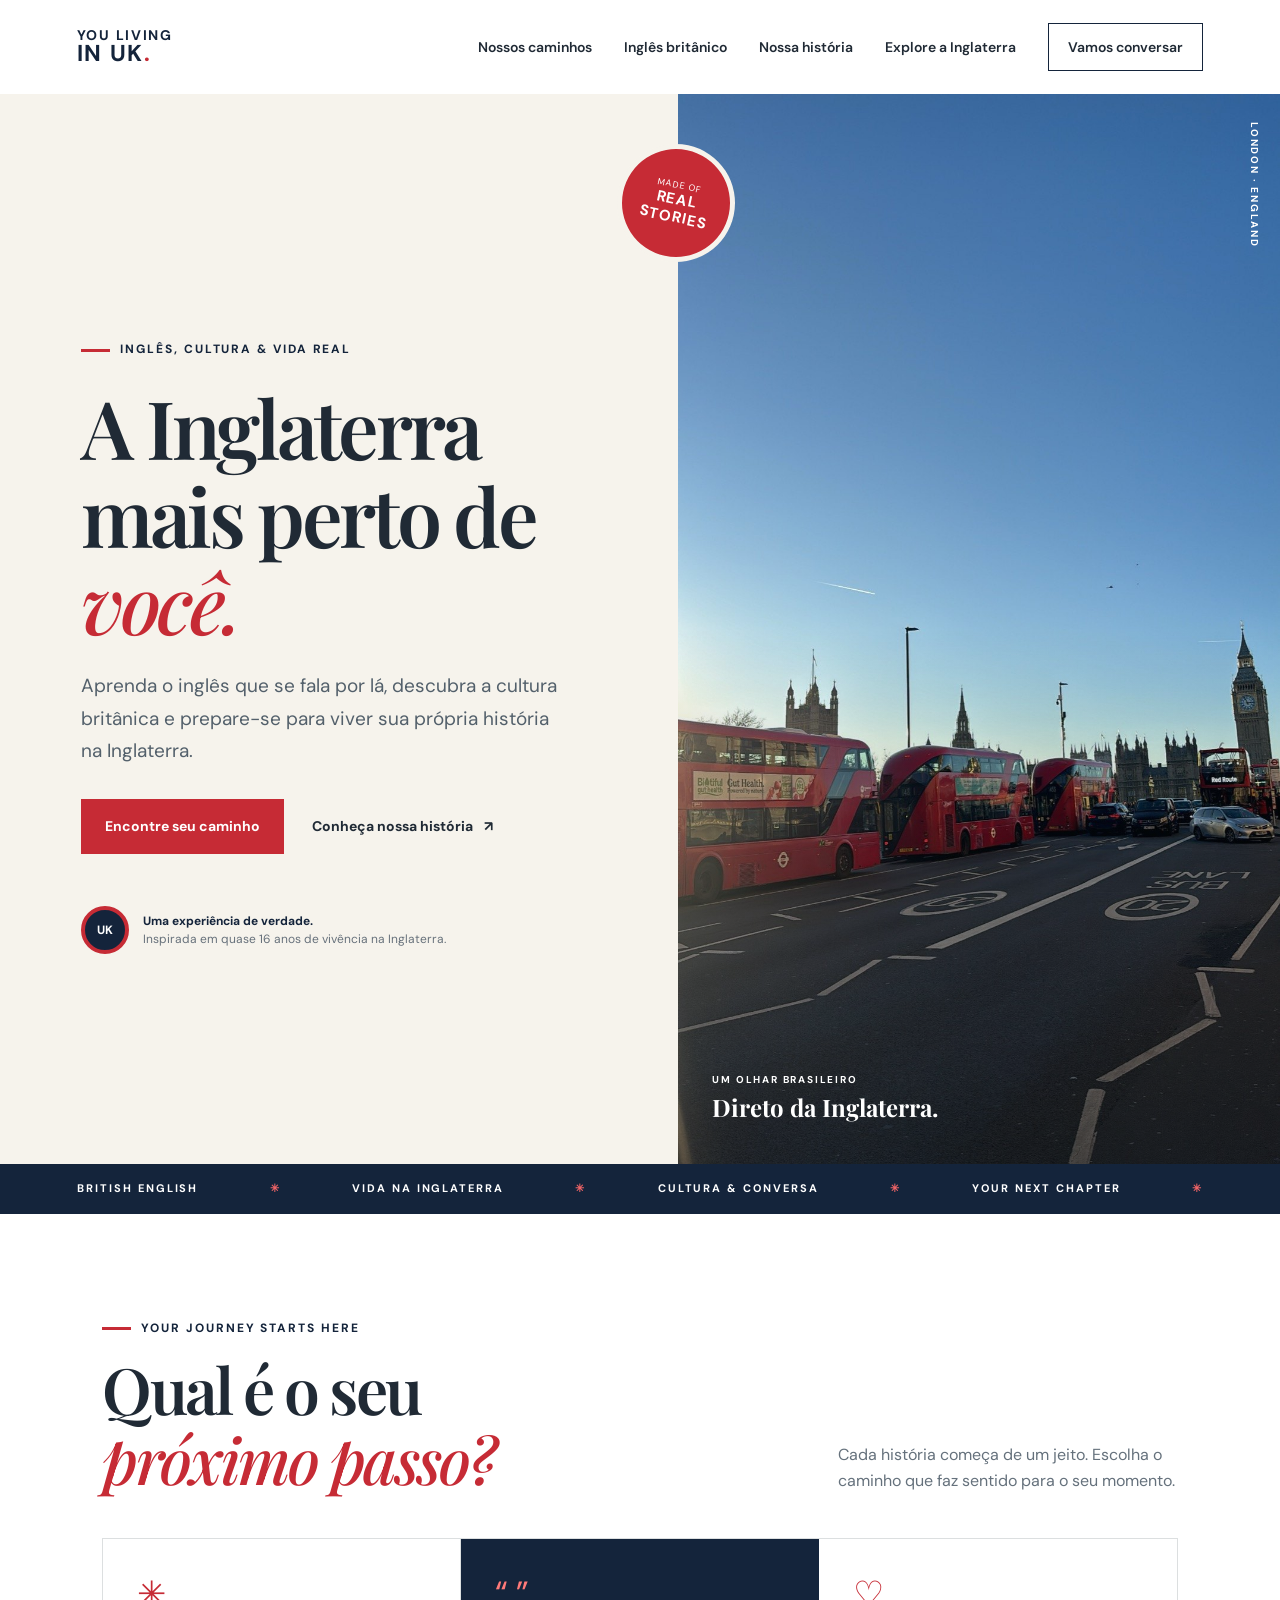
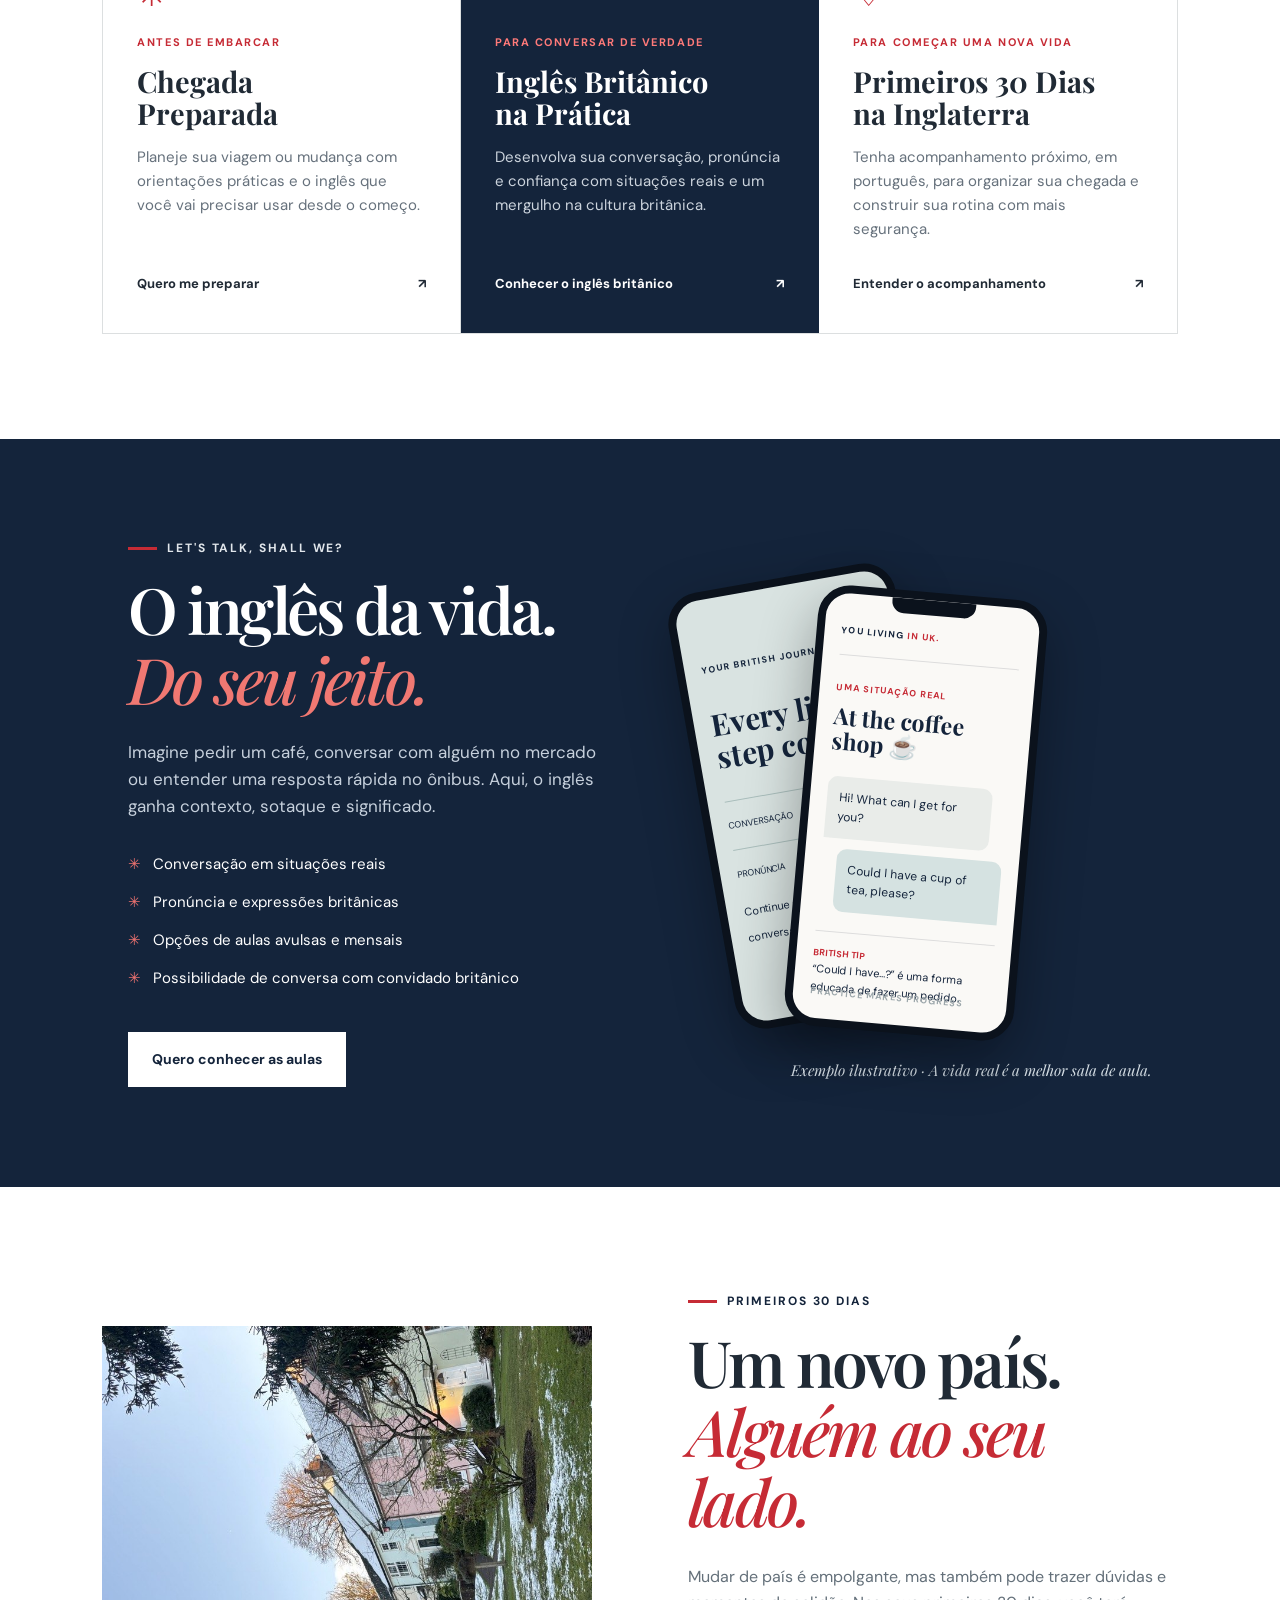
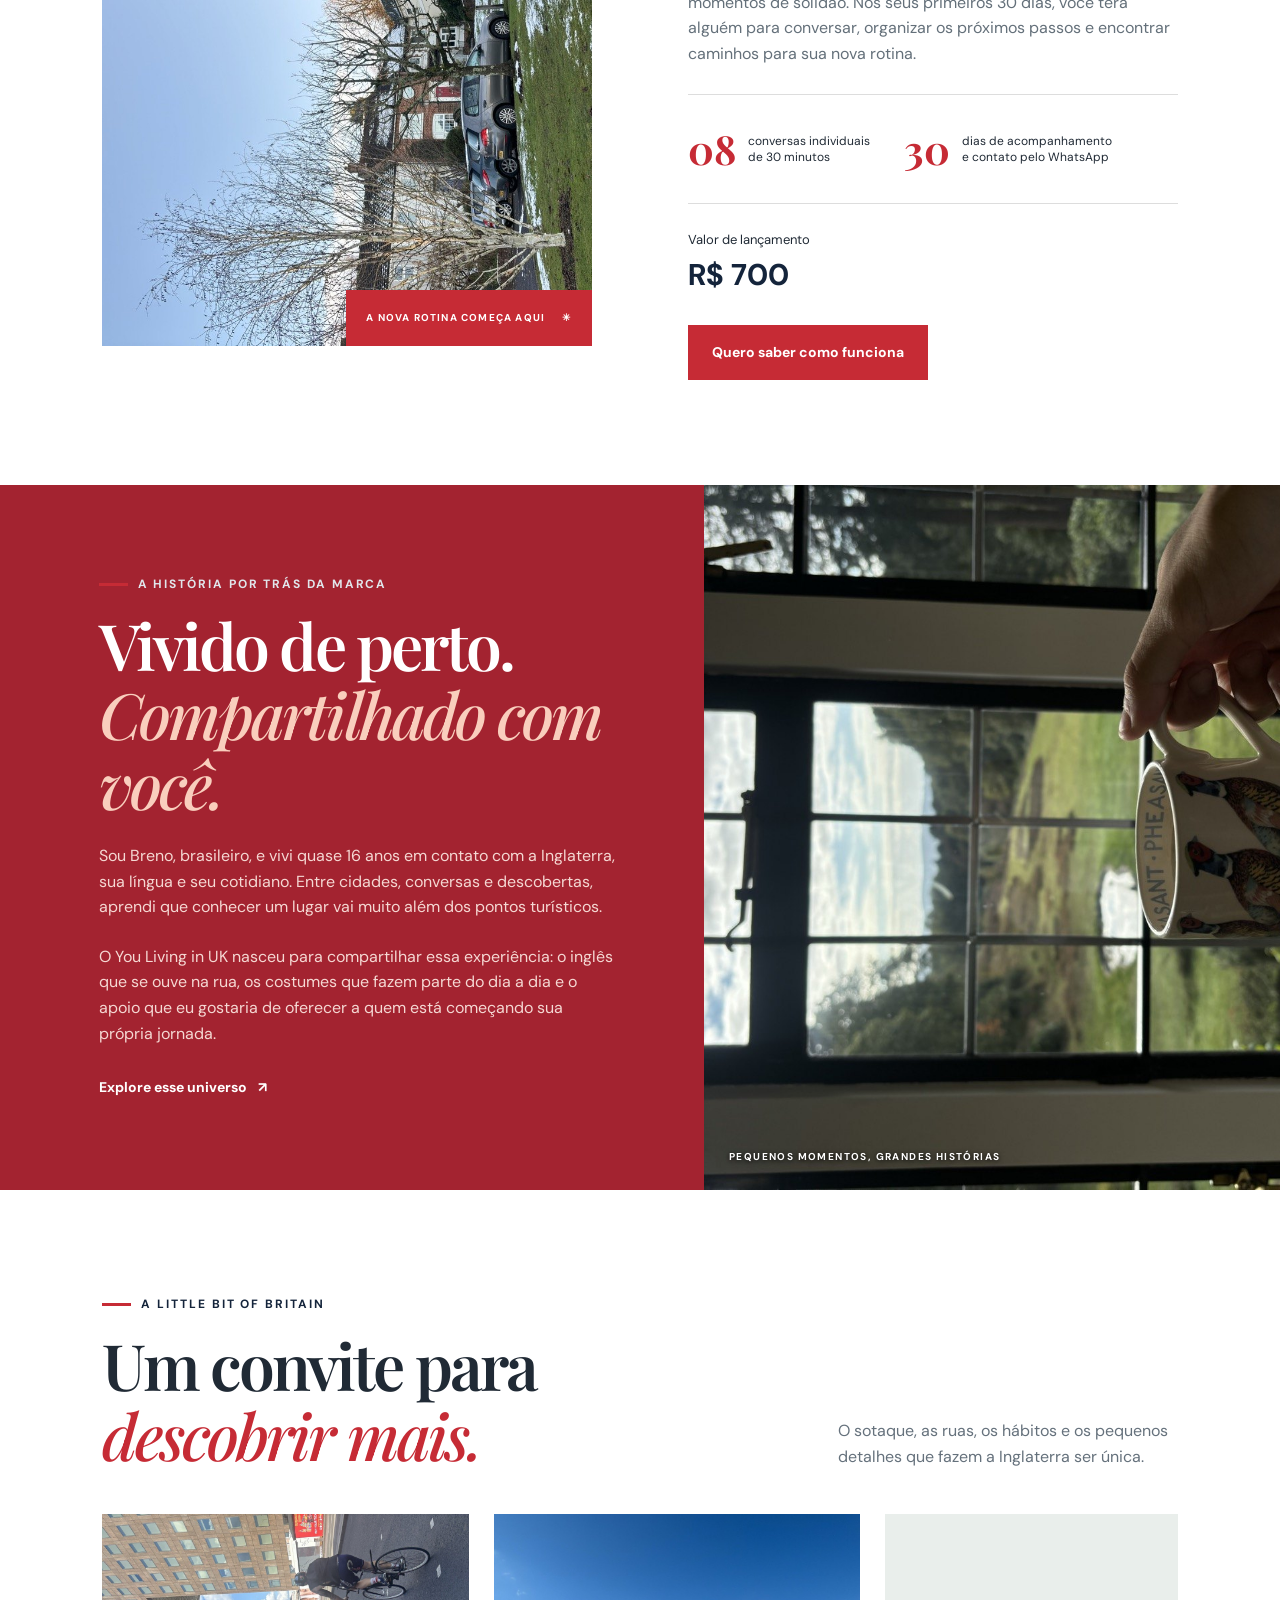
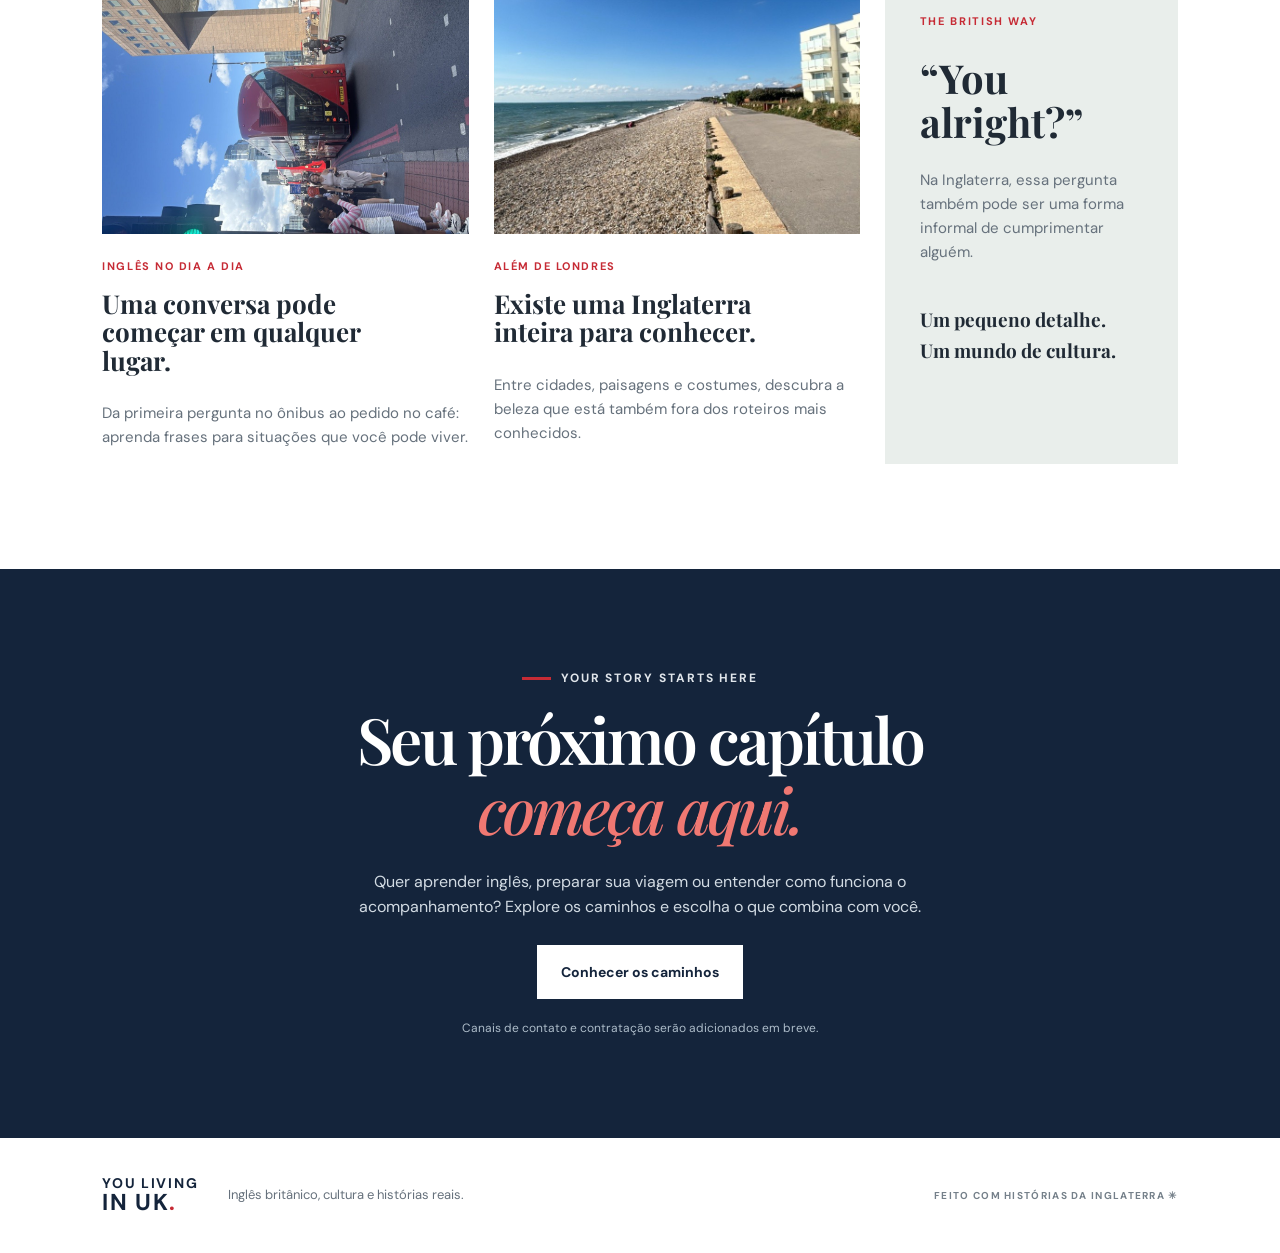
==== index.html @ 47bd3d35 "Create initial site prototype" ====
<!doctype html>
<html lang="pt-BR"><head><meta charset="utf-8"><meta name="viewport" content="width=device-width,initial-scale=1"><meta name="description" content="Inglês britânico, cultura inglesa e apoio para viver sua experiência na Inglaterra."><title>You Living in UK | Conheça a Inglaterra. Prepare-se para vivê-la.</title><link rel="preconnect" href="https://fonts.googleapis.com"><link rel="preconnect" href="https://fonts.gstatic.com" crossorigin><link href="https://fonts.googleapis.com/css2?family=DM+Sans:wght@400;500;600;700&family=Playfair+Display:ital,wght@0,500;0,600;0,700;1,500;1,600&display=swap" rel="stylesheet"><link rel="stylesheet" href="style.css"><script src="script.js" defer></script></head>
<body><header class="header"><a href="#inicio" class="brand" aria-label="You Living in UK, início"><span>YOU LIVING</span><b>IN UK<span class="brand-dot">.</span></b></a><button class="menu-toggle" aria-expanded="false" aria-controls="nav">Menu <span>☰</span></button><nav id="nav" aria-label="Navegação principal"><a href="#caminhos">Nossos caminhos</a><a href="#ingles">Inglês britânico</a><a href="#historia">Nossa história</a><a href="#descubra">Explore a Inglaterra</a><a class="nav-cta" href="#contato">Vamos conversar</a></nav></header>
<main id="inicio"><section class="hero"><div class="hero-copy"><p class="eyebrow"><span class="red-line"></span> INGLÊS, CULTURA & VIDA REAL</p><h1>A Inglaterra<br>mais perto de <em>você.</em></h1><p class="hero-lead">Aprenda o inglês que se fala por lá, descubra a cultura britânica e prepare-se para viver sua própria história na Inglaterra.</p><div class="actions"><a class="button button-red" href="#caminhos">Encontre seu caminho</a><a class="text-link" href="#historia">Conheça nossa história <span>↗</span></a></div><div class="hero-note"><span class="roundel">UK</span><p><strong>Uma experiência de verdade.</strong><br>Inspirada em quase 16 anos de vivência na Inglaterra.</p></div></div><div class="hero-visual"><img src="assets/westminster.jpg" alt="Ônibus vermelhos próximos ao Parlamento e ao Big Ben, em Londres"><div class="photo-label"><span>UM OLHAR BRASILEIRO</span><strong>Direto da Inglaterra.</strong></div><div class="vertical-note">LONDON · ENGLAND</div></div><div class="hero-stamp" aria-hidden="true">MADE OF<br><b>REAL<br>STORIES</b></div></section>
<div class="ticker" aria-hidden="true"><span>BRITISH ENGLISH</span><i>✳</i><span>VIDA NA INGLATERRA</span><i>✳</i><span>CULTURA & CONVERSA</span><i>✳</i><span>YOUR NEXT CHAPTER</span><i>✳</i></div>
<section id="caminhos" class="section paths"><div class="section-heading"><div><p class="eyebrow"><span class="red-line"></span> YOUR JOURNEY STARTS HERE</p><h2>Qual é o seu<br><em>próximo passo?</em></h2></div><p>Cada história começa de um jeito. Escolha o caminho que faz sentido para o seu momento.</p></div><div class="cards"><article class="card"><span class="card-icon">✳</span><p class="card-kicker">ANTES DE EMBARCAR</p><h3>Chegada<br>Preparada</h3><p>Planeje sua viagem ou mudança com orientações práticas e o inglês que você vai precisar usar desde o começo.</p><a href="#contato">Quero me preparar <span>↗</span></a></article><article class="card card-blue"><span class="card-icon">“ ”</span><p class="card-kicker">PARA CONVERSAR DE VERDADE</p><h3>Inglês Britânico<br>na Prática</h3><p>Desenvolva sua conversação, pronúncia e confiança com situações reais e um mergulho na cultura britânica.</p><a href="#ingles">Conhecer o inglês britânico <span>↗</span></a></article><article class="card"><span class="card-icon">♡</span><p class="card-kicker">PARA COMEÇAR UMA NOVA VIDA</p><h3>Primeiros 30 Dias<br>na Inglaterra</h3><p>Tenha acompanhamento próximo, em português, para organizar sua chegada e construir sua rotina com mais segurança.</p><a href="#acompanhamento">Entender o acompanhamento <span>↗</span></a></article></div></section>
<section id="ingles" class="english"><div class="english-copy"><p class="eyebrow light"><span class="red-line"></span> LET'S TALK, SHALL WE?</p><h2>O inglês da vida.<br><em>Do seu jeito.</em></h2><p>Imagine pedir um café, conversar com alguém no mercado ou entender uma resposta rápida no ônibus. Aqui, o inglês ganha contexto, sotaque e significado.</p><ul><li>Conversação em situações reais</li><li>Pronúncia e expressões britânicas</li><li>Opções de aulas avulsas e mensais</li><li>Possibilidade de conversa com convidado britânico</li></ul><a href="#contato" class="button button-white">Quero conhecer as aulas</a></div><div class="phone-area"><div class="phone-back"><span>YOUR BRITISH JOURNEY</span><b>Every little<br>step counts.</b><div class="progress-row">CONVERSAÇÃO <strong>● ● ● ○</strong></div><div class="progress-row">PRONÚNCIA <strong>● ● ○ ○</strong></div><small>Continue praticando, uma conversa de cada vez.</small></div><div class="phone"><div class="phone-notch"></div><div class="phone-top">YOU LIVING <b>IN UK.</b></div><span class="phone-tag">UMA SITUAÇÃO REAL</span><h3>At the coffee shop ☕</h3><div class="bubble">Hi! What can I get for you?</div><div class="bubble reply">Could I have a cup of tea, please?</div><div class="phone-tip"><b>BRITISH TIP</b><p>“Could I have…?” é uma forma educada de fazer um pedido.</p></div><div class="phone-foot">PRACTICE MAKES PROGRESS</div></div><div class="phone-caption">Exemplo ilustrativo · A vida real é a melhor sala de aula.</div></div></section>
<section id="acompanhamento" class="section support"><div class="support-image"><img src="assets/bairro.jpg" alt="Casas e árvores em um bairro inglês em um dia de inverno"><div class="image-note">A NOVA ROTINA COMEÇA AQUI <span>✳</span></div></div><div class="support-copy"><p class="eyebrow"><span class="red-line"></span> PRIMEIROS 30 DIAS</p><h2>Um novo país.<br><em>Alguém ao seu lado.</em></h2><p>Mudar de país é empolgante, mas também pode trazer dúvidas e momentos de solidão. Nos seus primeiros 30 dias, você terá alguém para conversar, organizar os próximos passos e encontrar caminhos para sua nova rotina.</p><div class="support-details"><div><b>08</b><span>conversas individuais<br>de 30 minutos</span></div><div><b>30</b><span>dias de acompanhamento<br>e contato pelo WhatsApp</span></div></div><p class="price">Valor de lançamento <strong>R$ 700</strong></p><a href="#contato" class="button button-red">Quero saber como funciona</a></div></section>
<section id="historia" class="story"><div class="story-copy"><p class="eyebrow light"><span class="red-line"></span> A HISTÓRIA POR TRÁS DA MARCA</p><h2>Vivido de perto.<br><em>Compartilhado com você.</em></h2><p>Sou Breno, brasileiro, e vivi quase 16 anos em contato com a Inglaterra, sua língua e seu cotidiano. Entre cidades, conversas e descobertas, aprendi que conhecer um lugar vai muito além dos pontos turísticos.</p><p>O You Living in UK nasceu para compartilhar essa experiência: o inglês que se ouve na rua, os costumes que fazem parte do dia a dia e o apoio que eu gostaria de oferecer a quem está começando sua própria jornada.</p><a href="#descubra" class="text-link white-link">Explore esse universo <span>↗</span></a></div><div class="story-image"><img src="assets/cotidiano.jpg" alt="Uma xícara junto à janela com vista para a paisagem inglesa"><span>PEQUENOS MOMENTOS, GRANDES HISTÓRIAS</span></div></section>
<section id="descubra" class="section discover"><div class="section-heading"><div><p class="eyebrow"><span class="red-line"></span> A LITTLE BIT OF BRITAIN</p><h2>Um convite para<br><em>descobrir mais.</em></h2></div><p>O sotaque, as ruas, os hábitos e os pequenos detalhes que fazem a Inglaterra ser única.</p></div><div class="editorial"><article><div class="editorial-img"><img src="assets/onibus.jpg" alt="Ônibus vermelho em uma rua de Londres"></div><p class="card-kicker">INGLÊS NO DIA A DIA</p><h3>Uma conversa pode começar em qualquer lugar.</h3><p>Da primeira pergunta no ônibus ao pedido no café: aprenda frases para situações que você pode viver.</p></article><article><div class="editorial-img"><img src="assets/costa.jpg" alt="Caminho à beira de uma praia inglesa"></div><p class="card-kicker">ALÉM DE LONDRES</p><h3>Existe uma Inglaterra inteira para conhecer.</h3><p>Entre cidades, paisagens e costumes, descubra a beleza que está também fora dos roteiros mais conhecidos.</p></article><article class="phrase-card"><span>THE BRITISH WAY</span><h3>“You alright?”</h3><p>Na Inglaterra, essa pergunta também pode ser uma forma informal de cumprimentar alguém.</p><b>Um pequeno detalhe.<br>Um mundo de cultura.</b></article></div></section>
<section id="contato" class="contact"><p class="eyebrow light"><span class="red-line"></span> YOUR STORY STARTS HERE</p><h2>Seu próximo capítulo<br><em>começa aqui.</em></h2><p>Quer aprender inglês, preparar sua viagem ou entender como funciona o acompanhamento? Explore os caminhos e escolha o que combina com você.</p><a href="#caminhos" class="button button-white">Conhecer os caminhos</a><p class="contact-note">Canais de contato e contratação serão adicionados em breve.</p></section></main><footer><a class="brand footer-brand" href="#inicio"><span>YOU LIVING</span><b>IN UK<span class="brand-dot">.</span></b></a><p>Inglês britânico, cultura e histórias reais.</p><span>FEITO COM HISTÓRIAS DA INGLATERRA ✳</span></footer></body></html>
---- style.css ----
:root{--navy:#14243b;--red:#c62b35;--cream:#f6f3ec;--ink:#202a35}*{box-sizing:border-box}html{scroll-behavior:smooth}body{margin:0;color:var(--ink);background:#fff;font-family:'DM Sans',sans-serif;font-size:16px;line-height:1.6}a{color:inherit;text-decoration:none}img{display:block;width:100%;height:100%;object-fit:cover}h1,h2,h3,p{margin-top:0}h1,h2,h3{line-height:1.09}h1,h2{font-family:'Playfair Display',serif;font-weight:600;letter-spacing:-.045em}h1 em,h2 em{font-weight:500;color:var(--red)}.header{height:94px;display:flex;align-items:center;justify-content:space-between;padding:0 6%;background:white}.brand{display:flex;flex-direction:column;font-size:14px;font-weight:700;line-height:1.04;letter-spacing:.12em;color:var(--navy)}.brand b{font-size:23px;letter-spacing:.07em}.brand-dot{color:var(--red)}nav{display:flex;align-items:center;gap:32px;font-size:14px;font-weight:600}nav a:hover,.text-link:hover{color:var(--red)}.nav-cta{border:1px solid var(--navy);padding:12px 19px}.menu-toggle{display:none}.hero{background:var(--cream);min-height:650px;display:grid;grid-template-columns:1fr 47%;position:relative}.hero-copy{padding:90px 8% 54px 12%;align-self:center}.eyebrow{font-size:12px;letter-spacing:.16em;font-weight:700;color:var(--navy);display:flex;align-items:center;gap:10px}.red-line{width:29px;height:3px;background:var(--red);display:inline-block}.hero h1{font-size:clamp(56px,6.3vw,96px);margin:23px 0 24px}.hero-lead{max-width:480px;font-size:19px;color:#53606b;line-height:1.7}.actions{display:flex;align-items:center;gap:28px;flex-wrap:wrap;margin:32px 0 52px}.button{display:inline-block;padding:16px 24px;font-size:14px;font-weight:700;transition:transform .2s,background .2s}.button:hover{transform:translateY(-3px)}.button-red{background:var(--red);color:white}.button-white{background:white;color:var(--navy)}.text-link{font-weight:700;font-size:14px}.text-link span{margin-left:8px}.hero-note{display:flex;align-items:center;gap:14px;font-size:12px;line-height:1.5;color:#67717b}.hero-note p{margin:0}.hero-note strong{color:var(--navy)}.roundel{height:48px;width:48px;border:4px solid var(--red);border-radius:50%;display:grid;place-items:center;color:white;background:var(--navy);font-weight:700}.hero-visual{position:relative;overflow:hidden;min-height:650px}.hero-visual img{object-position:50% 67%}.hero-visual:after{content:'';position:absolute;inset:50% 0 0;background:linear-gradient(transparent,rgba(9,20,32,.5))}.photo-label{position:absolute;bottom:38px;left:34px;z-index:1;color:white;display:flex;flex-direction:column}.photo-label span,.vertical-note{font-size:10px;letter-spacing:.18em;font-weight:700}.photo-label strong{font-family:'Playfair Display',serif;font-size:24px}.vertical-note{position:absolute;right:18px;top:28px;writing-mode:vertical-rl;color:white}.hero-stamp{position:absolute;top:55px;right:43%;z-index:2;background:var(--red);color:white;border-radius:50%;width:108px;height:108px;display:grid;place-content:center;text-align:center;line-height:1.2;font-size:9px;letter-spacing:.12em;transform:rotate(12deg);box-shadow:0 0 0 5px var(--cream)}.hero-stamp b{font-size:15px}.ticker{background:var(--navy);color:white;padding:16px 4%;display:flex;justify-content:space-around;gap:20px;overflow:hidden;white-space:nowrap;font-size:11px;letter-spacing:.18em;font-weight:700}.ticker i{color:#f06467;font-style:normal}.section{padding:105px 8%}.section-heading{display:flex;justify-content:space-between;align-items:end;gap:30px;margin-bottom:45px}.section-heading h2,.support h2,.english h2,.story h2,.contact h2{font-size:clamp(43px,5vw,68px);margin:16px 0 0}.section-heading>p{max-width:340px;color:#65717c;margin:0}.cards{display:grid;grid-template-columns:repeat(3,1fr);border:1px solid #dcdfe0}.card{padding:38px 34px;min-height:355px;display:flex;flex-direction:column;border-right:1px solid #dcdfe0}.card:last-child{border:0}.card-icon{font-size:35px;line-height:1;color:var(--red);height:57px}.card-kicker{font-size:11px;letter-spacing:.14em;font-weight:700;color:var(--red);margin:0 0 14px}.card h3{font-family:'Playfair Display',serif;font-size:29px;margin-bottom:16px}.card p:not(.card-kicker){color:#66717c;font-size:15px}.card a{font-size:13px;font-weight:700;margin-top:auto;padding-top:18px}.card a span{float:right}.card-blue{background:var(--navy);color:white;border-color:var(--navy)}.card-blue p:not(.card-kicker){color:#ccd4dd}.card-blue .card-kicker,.card-blue .card-icon{color:#ff7a79}.english{background:var(--navy);color:white;display:grid;grid-template-columns:1fr 1fr;gap:8%;padding:100px 10%;overflow:hidden}.light{color:#e1e6eb}.english h2 em,.story h2 em,.contact h2 em{color:#f07872}.english-copy>p:not(.eyebrow){max-width:510px;color:#c6d0dc;font-size:17px;margin:25px 0}.english ul{padding:0;list-style:none;margin:25px 0 35px}.english li{padding:7px 0;font-size:15px}.english li:before{content:'✳';color:#ef7370;margin-right:12px}.phone-area{min-height:480px;position:relative;display:flex;align-items:center;justify-content:center}.phone,.phone-back{background:#faf9f6;color:var(--navy);border:8px solid #0b121c;border-radius:32px;width:230px;height:442px;padding:30px 17px 16px;box-shadow:0 20px 55px #0005;position:relative}.phone{transform:rotate(5deg);z-index:2}.phone-back{position:absolute;left:4%;top:36px;transform:rotate(-10deg);background:#d9e3e1;padding-top:55px}.phone-back>span,.phone-tag,.phone-top,.phone-foot{font-size:9px;font-weight:700;letter-spacing:.12em}.phone-back>b{font-family:'Playfair Display';font-size:30px;line-height:1.1;display:block;margin:28px 0}.progress-row{font-size:9px;border-top:1px solid #aabebc;padding:17px 0}.progress-row strong{float:right;color:var(--red)}.phone-back small{font-size:11px}.phone-notch{background:#0b121c;border-radius:0 0 12px 12px;position:absolute;top:0;left:65px;width:84px;height:15px}.phone-top{border-bottom:1px solid #ddd;padding-bottom:17px}.phone-top b{color:var(--red)}.phone-tag{display:block;color:var(--red);margin:25px 0 8px}.phone h3{font-family:'Playfair Display';font-size:23px}.bubble{background:#e9ece9;border-radius:10px 10px 10px 0;padding:12px;font-size:12px;margin:10px 15px 10px 0}.reply{background:#d5e2e1;margin:10px 0 10px 15px;border-radius:10px 10px 0 10px}.phone-tip{border-top:1px solid #ddd;margin-top:20px;padding-top:12px;font-size:11px}.phone-tip b{color:var(--red);font-size:9px}.phone-foot{position:absolute;bottom:20px;color:#9ba6aa}.phone-caption{position:absolute;bottom:5px;right:0;font-family:'Playfair Display';font-style:italic;color:#d3dce3;font-size:15px}.support{display:grid;grid-template-columns:1fr 1fr;gap:9%;align-items:center}.support-image{height:620px;position:relative}.support-image img{object-position:center 60%}.image-note{position:absolute;bottom:0;right:0;background:var(--red);color:white;padding:20px;font-size:10px;font-weight:700;letter-spacing:.12em}.image-note span{margin-left:14px}.support-copy>p:not(.eyebrow):not(.price){color:#64707a;margin:28px 0}.support-details{display:flex;gap:34px;border-top:1px solid #ddd;border-bottom:1px solid #ddd;padding:22px 0}.support-details div{display:flex;gap:12px;align-items:center}.support-details b{font-family:'Playfair Display';font-size:40px;color:var(--red)}.support-details span{font-size:12px;line-height:1.4}.price{font-size:13px;margin:26px 0}.price strong{display:block;font-size:30px;color:var(--navy)}.story{display:grid;grid-template-columns:1fr 45%;background:#a32330;color:white;min-height:600px}.story-copy{padding:90px 12% 90px 14%;align-self:center}.story h2 em{color:#f9cebd}.story-copy>p:not(.eyebrow){color:#f5d8d3;max-width:550px;margin-top:24px}.white-link{color:white;display:inline-block;margin-top:14px}.story-image{position:relative;min-height:560px}.story-image span{position:absolute;bottom:25px;left:25px;color:white;font-size:10px;letter-spacing:.14em;font-weight:700;text-shadow:0 1px 5px #000}.editorial{display:grid;grid-template-columns:1fr 1fr .8fr;gap:25px}.editorial-img{height:320px;margin-bottom:24px}.editorial h3{font-family:'Playfair Display';font-size:26px;max-width:310px}.editorial article>p:not(.card-kicker){color:#66717c;font-size:15px}.phrase-card{background:#e9eeeb;padding:35px;display:flex;flex-direction:column;justify-content:center}.phrase-card span{font-size:11px;letter-spacing:.15em;font-weight:700;color:var(--red)}.phrase-card h3{font-size:40px;margin:25px 0}.phrase-card b{font-family:'Playfair Display';font-size:19px;margin-top:25px}.contact{text-align:center;background:var(--navy);color:white;padding:100px 20px}.contact .eyebrow{justify-content:center}.contact>p:not(.eyebrow){max-width:570px;margin:25px auto;color:#d2dbe3}.contact .contact-note{font-size:12px;color:#adbcc9!important;margin:20px auto 0!important}footer{padding:38px 8%;display:flex;align-items:center;gap:30px}footer p{font-size:13px;color:#66717c;margin:0}footer>span{margin-left:auto;font-size:10px;letter-spacing:.13em;color:#75808a;font-weight:700}@media(max-width:900px){nav{gap:14px;font-size:12px}.hero-copy{padding-left:8%}.hero h1{font-size:60px}.hero-stamp{display:none}.english{gap:3%;padding:80px 7%}.section{padding:80px 6%}.support{gap:5%}.support-details{gap:15px}.support-details b{font-size:30px}.editorial-img{height:250px}}@media(max-width:680px){.header{height:74px;padding:0 6%;position:relative}.menu-toggle{display:block;background:none;border:0;color:var(--navy);font:700 14px 'DM Sans';padding:10px}.menu-toggle span{margin-left:8px}nav{display:none;position:absolute;z-index:10;left:0;right:0;top:74px;background:white;padding:20px 6% 28px;align-items:stretch;flex-direction:column;gap:18px;font-size:15px;box-shadow:0 12px 18px #0001}nav.open{display:flex}.nav-cta{text-align:center}.hero{display:flex;flex-direction:column}.hero-copy{padding:60px 7% 45px}.hero h1{font-size:55px}.hero-lead{font-size:17px}.actions{margin:28px 0 35px;gap:20px}.hero-visual{min-height:410px;height:410px}.ticker{justify-content:flex-start}.section{padding:70px 6%}.section-heading{display:block}.section-heading>p{margin-top:20px}.cards{grid-template-columns:1fr}.card{min-height:300px;border-right:0;border-bottom:1px solid #dcdfe0}.english{grid-template-columns:1fr;padding:70px 7% 55px}.phone-area{min-height:490px;margin-top:25px}.phone-back{left:8%}.support{grid-template-columns:1fr}.support-image{height:400px;margin-bottom:35px}.story{grid-template-columns:1fr}.story-copy{padding:70px 7%}.story-image{min-height:420px;height:420px}.editorial{grid-template-columns:1fr;gap:35px}.editorial-img{height:300px}.phrase-card{min-height:300px}.contact{padding:75px 7%}footer{align-items:flex-start;flex-direction:column;gap:18px}footer>span{margin-left:0}.support-details{gap:25px}.support-details span{font-size:11px}}@media(prefers-reduced-motion:reduce){html{scroll-behavior:auto}*{transition:none!important}}
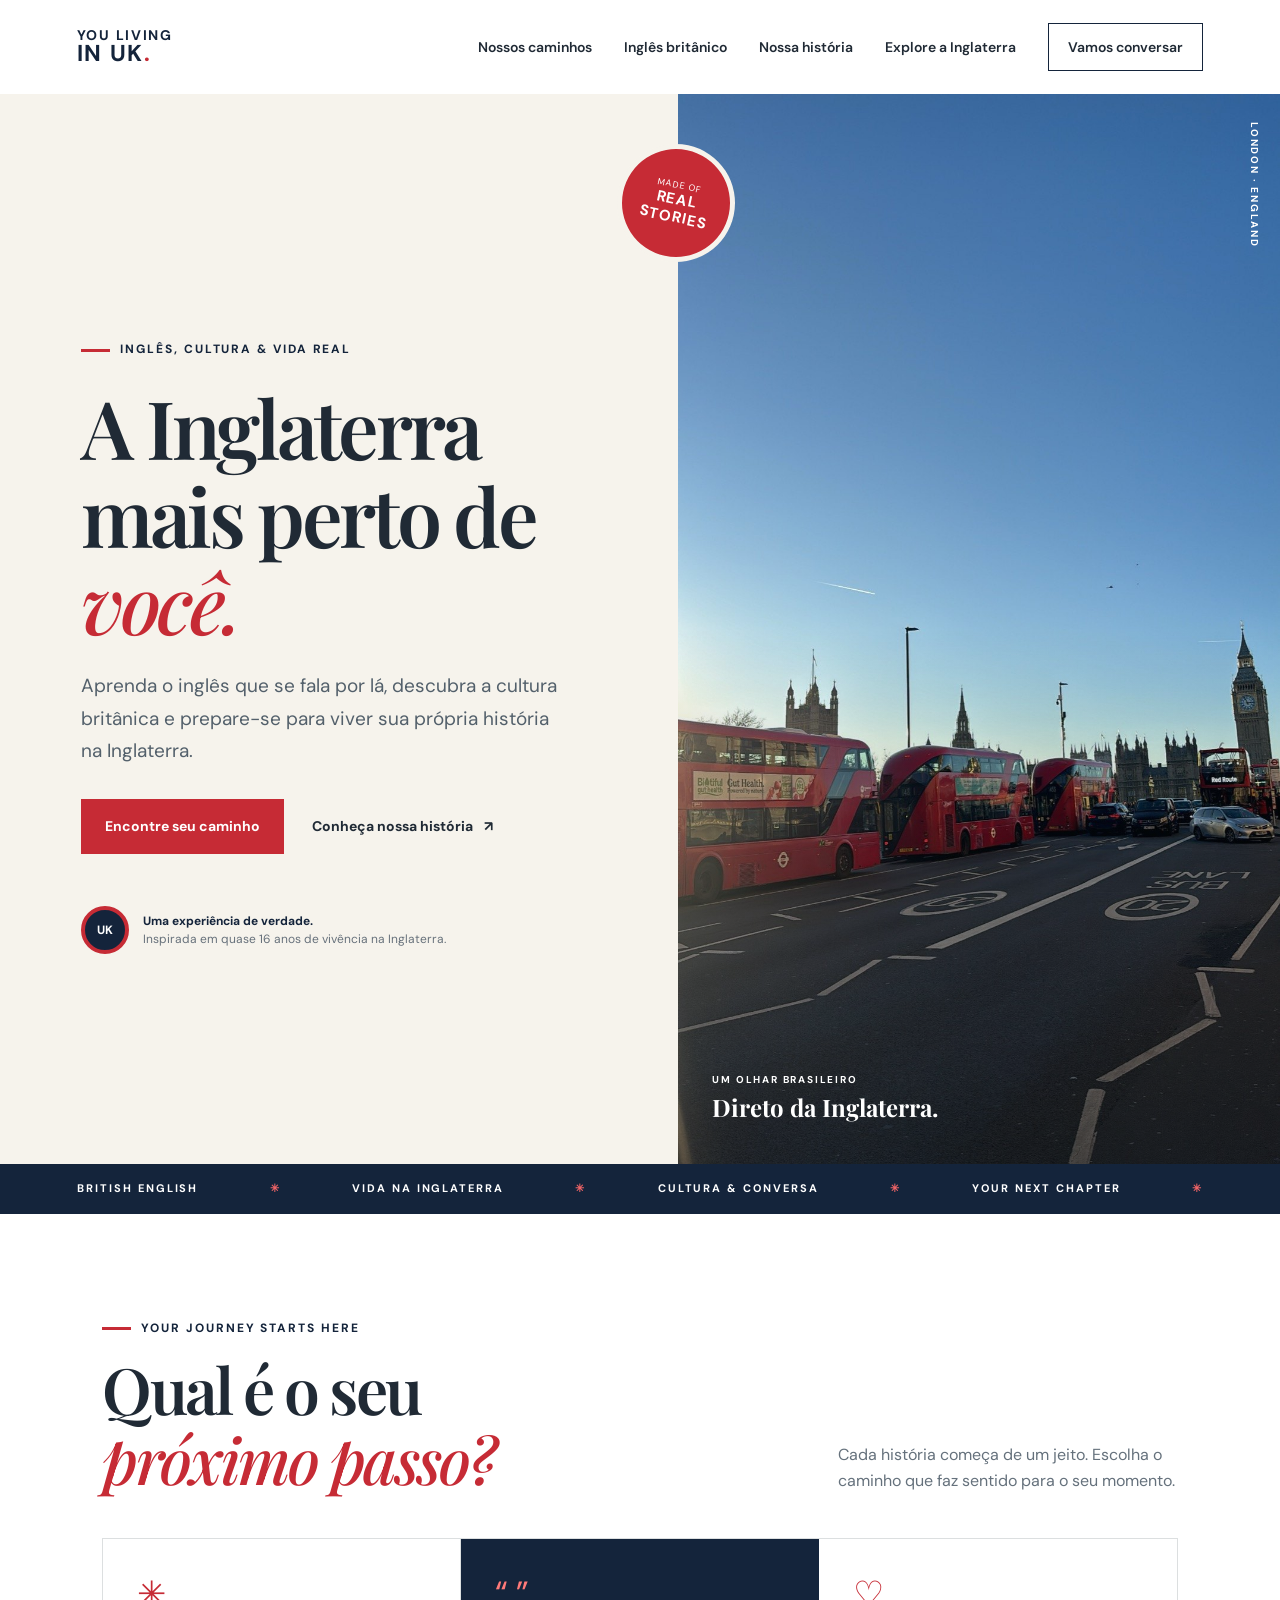
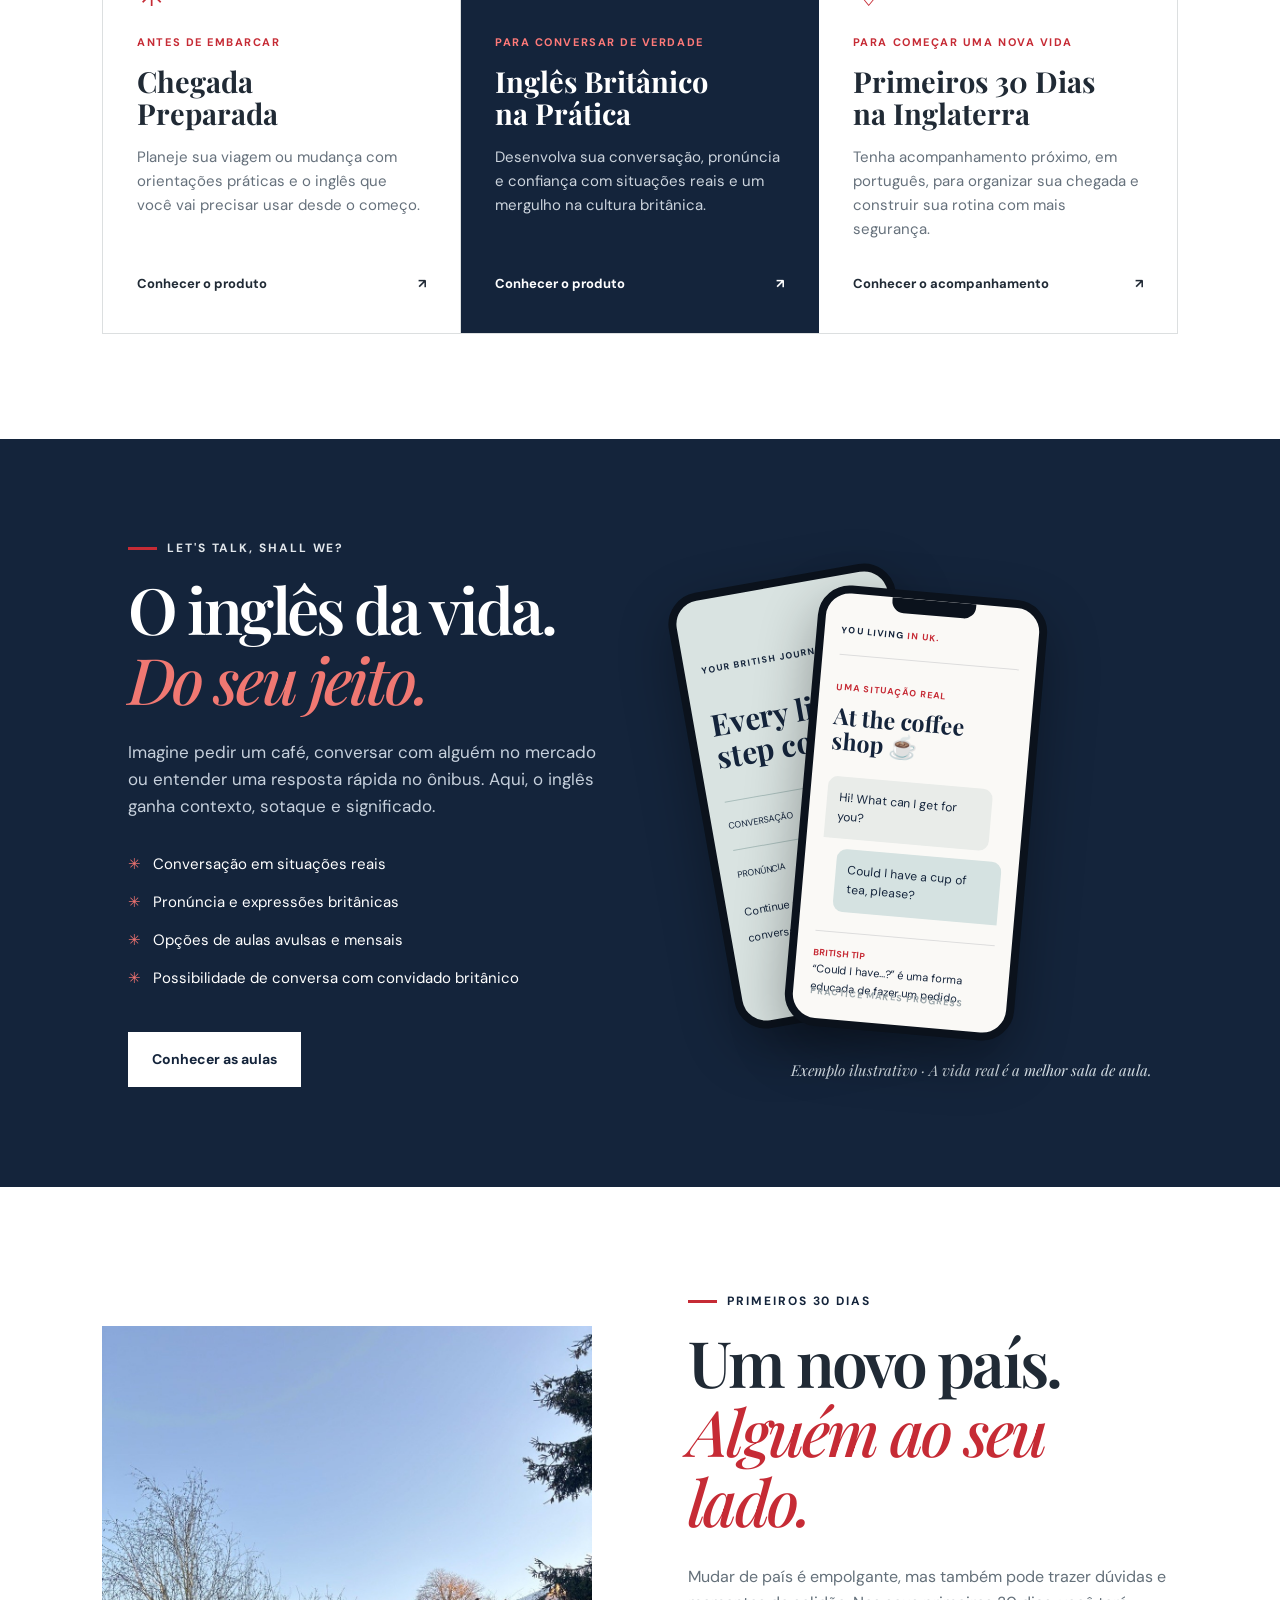
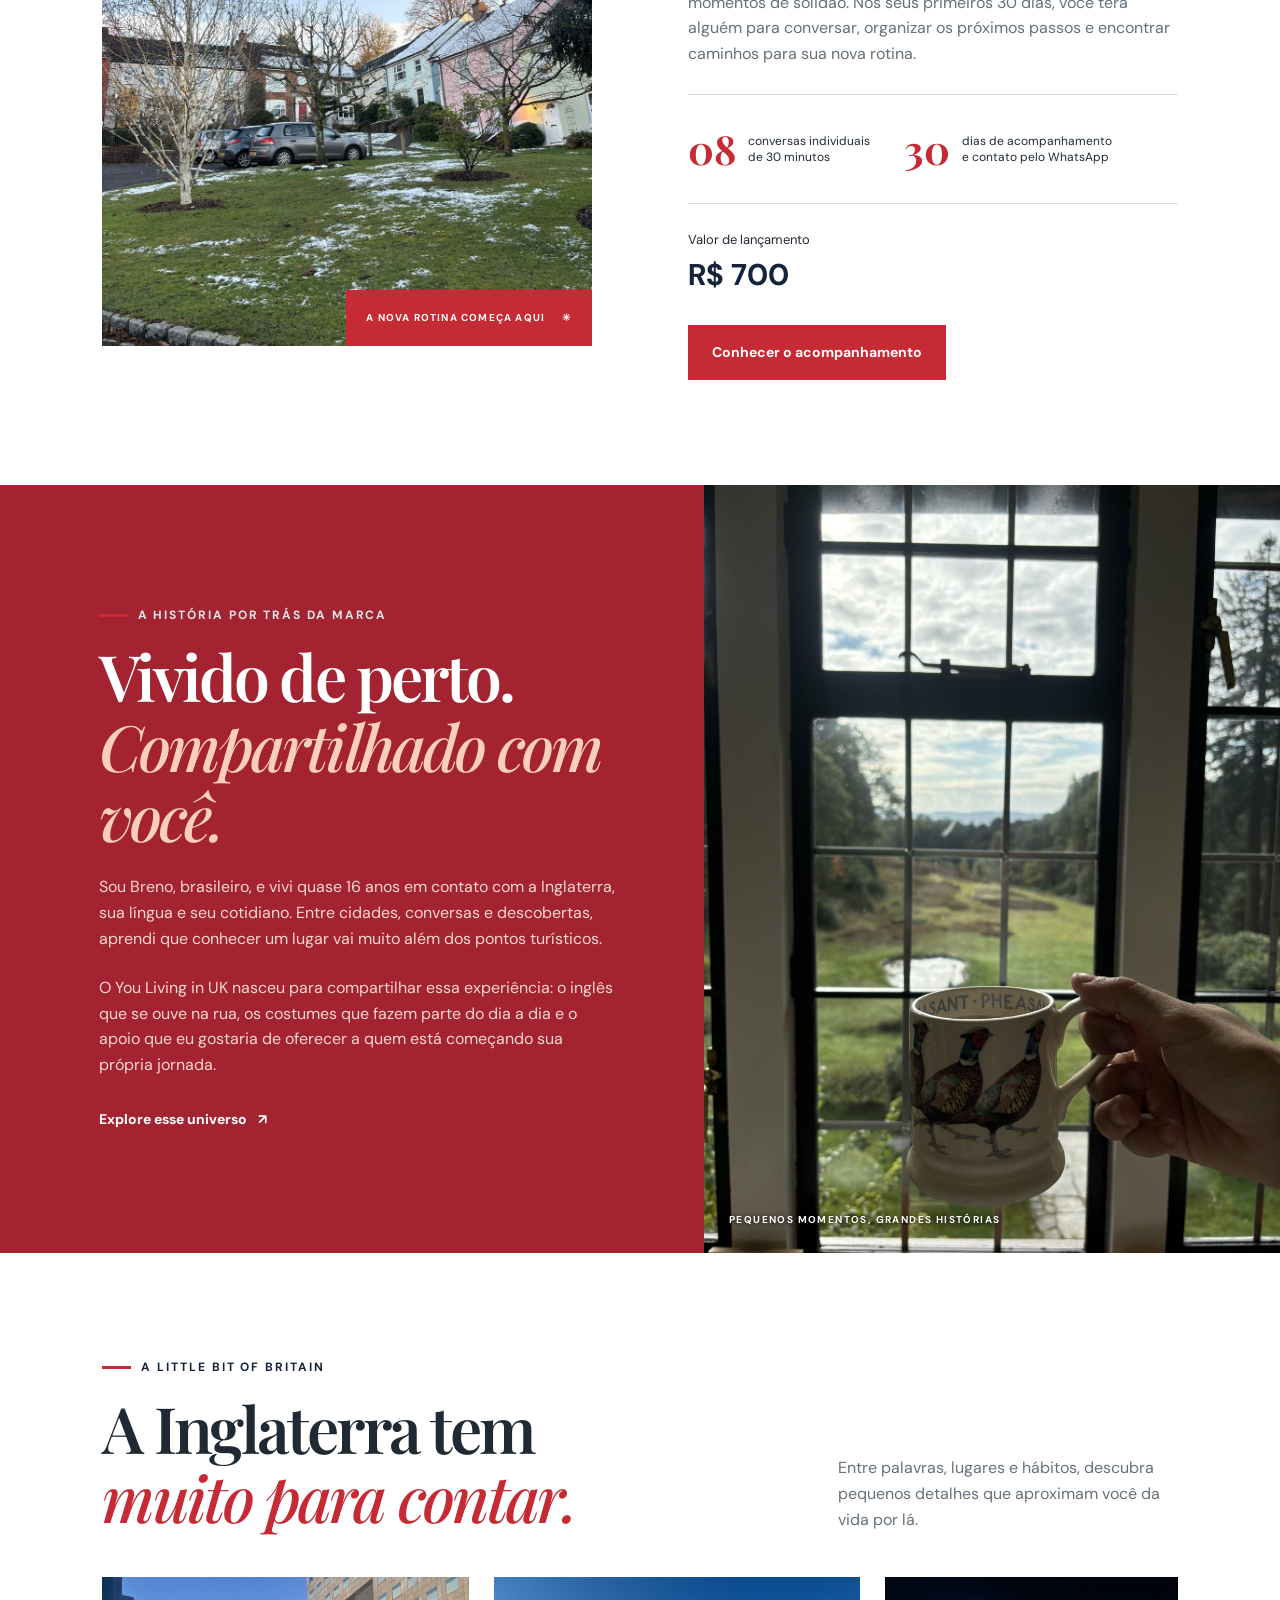
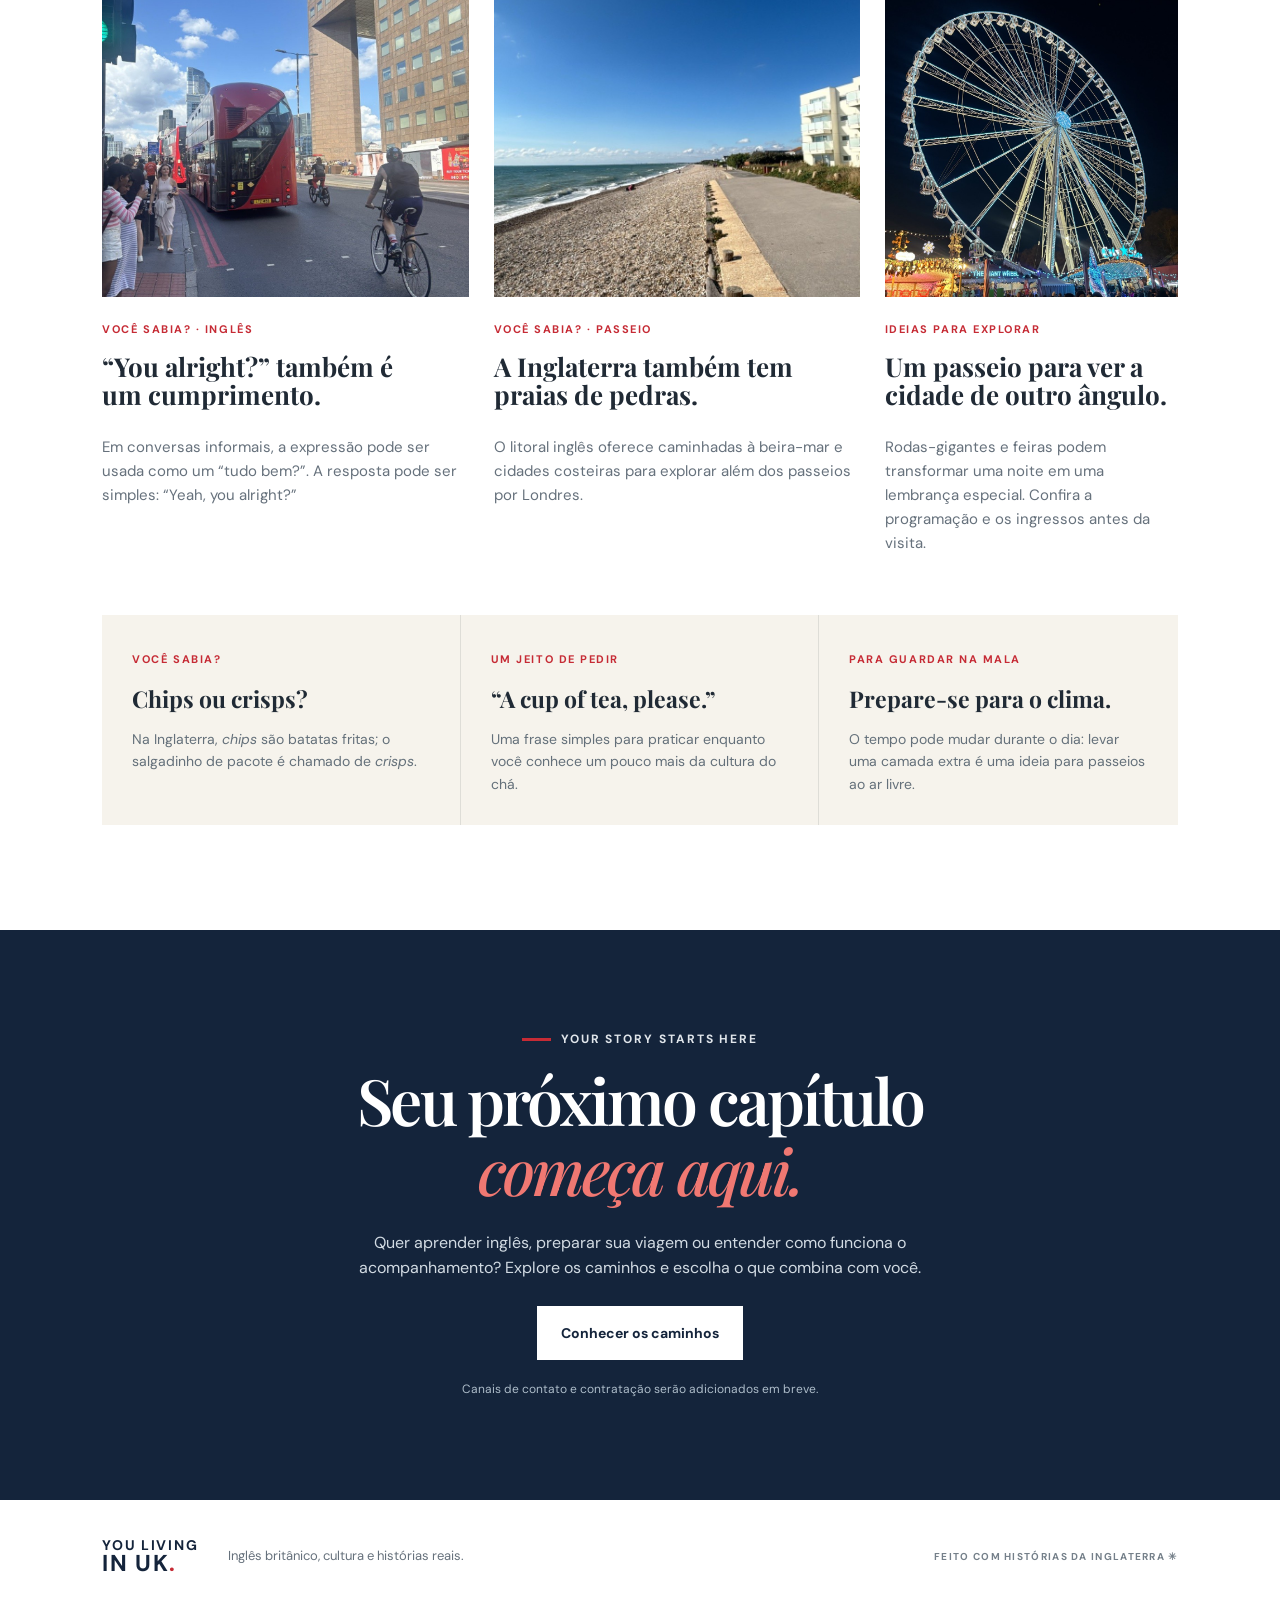
==== commit 9ef4d75d: "Expand product pages and correct photographs" ====
--- a/index.html
+++ b/index.html
@@ -3,9 +3,8 @@
 <body><header class="header"><a href="#inicio" class="brand" aria-label="You Living in UK, início"><span>YOU LIVING</span><b>IN UK<span class="brand-dot">.</span></b></a><button class="menu-toggle" aria-expanded="false" aria-controls="nav">Menu <span>☰</span></button><nav id="nav" aria-label="Navegação principal"><a href="#caminhos">Nossos caminhos</a><a href="#ingles">Inglês britânico</a><a href="#historia">Nossa história</a><a href="#descubra">Explore a Inglaterra</a><a class="nav-cta" href="#contato">Vamos conversar</a></nav></header>
 <main id="inicio"><section class="hero"><div class="hero-copy"><p class="eyebrow"><span class="red-line"></span> INGLÊS, CULTURA & VIDA REAL</p><h1>A Inglaterra<br>mais perto de <em>você.</em></h1><p class="hero-lead">Aprenda o inglês que se fala por lá, descubra a cultura britânica e prepare-se para viver sua própria história na Inglaterra.</p><div class="actions"><a class="button button-red" href="#caminhos">Encontre seu caminho</a><a class="text-link" href="#historia">Conheça nossa história <span>↗</span></a></div><div class="hero-note"><span class="roundel">UK</span><p><strong>Uma experiência de verdade.</strong><br>Inspirada em quase 16 anos de vivência na Inglaterra.</p></div></div><div class="hero-visual"><img src="assets/westminster.jpg" alt="Ônibus vermelhos próximos ao Parlamento e ao Big Ben, em Londres"><div class="photo-label"><span>UM OLHAR BRASILEIRO</span><strong>Direto da Inglaterra.</strong></div><div class="vertical-note">LONDON · ENGLAND</div></div><div class="hero-stamp" aria-hidden="true">MADE OF<br><b>REAL<br>STORIES</b></div></section>
 <div class="ticker" aria-hidden="true"><span>BRITISH ENGLISH</span><i>✳</i><span>VIDA NA INGLATERRA</span><i>✳</i><span>CULTURA & CONVERSA</span><i>✳</i><span>YOUR NEXT CHAPTER</span><i>✳</i></div>
-<section id="caminhos" class="section paths"><div class="section-heading"><div><p class="eyebrow"><span class="red-line"></span> YOUR JOURNEY STARTS HERE</p><h2>Qual é o seu<br><em>próximo passo?</em></h2></div><p>Cada história começa de um jeito. Escolha o caminho que faz sentido para o seu momento.</p></div><div class="cards"><article class="card"><span class="card-icon">✳</span><p class="card-kicker">ANTES DE EMBARCAR</p><h3>Chegada<br>Preparada</h3><p>Planeje sua viagem ou mudança com orientações práticas e o inglês que você vai precisar usar desde o começo.</p><a href="#contato">Quero me preparar <span>↗</span></a></article><article class="card card-blue"><span class="card-icon">“ ”</span><p class="card-kicker">PARA CONVERSAR DE VERDADE</p><h3>Inglês Britânico<br>na Prática</h3><p>Desenvolva sua conversação, pronúncia e confiança com situações reais e um mergulho na cultura britânica.</p><a href="#ingles">Conhecer o inglês britânico <span>↗</span></a></article><article class="card"><span class="card-icon">♡</span><p class="card-kicker">PARA COMEÇAR UMA NOVA VIDA</p><h3>Primeiros 30 Dias<br>na Inglaterra</h3><p>Tenha acompanhamento próximo, em português, para organizar sua chegada e construir sua rotina com mais segurança.</p><a href="#acompanhamento">Entender o acompanhamento <span>↗</span></a></article></div></section>
-<section id="ingles" class="english"><div class="english-copy"><p class="eyebrow light"><span class="red-line"></span> LET'S TALK, SHALL WE?</p><h2>O inglês da vida.<br><em>Do seu jeito.</em></h2><p>Imagine pedir um café, conversar com alguém no mercado ou entender uma resposta rápida no ônibus. Aqui, o inglês ganha contexto, sotaque e significado.</p><ul><li>Conversação em situações reais</li><li>Pronúncia e expressões britânicas</li><li>Opções de aulas avulsas e mensais</li><li>Possibilidade de conversa com convidado britânico</li></ul><a href="#contato" class="button button-white">Quero conhecer as aulas</a></div><div class="phone-area"><div class="phone-back"><span>YOUR BRITISH JOURNEY</span><b>Every little<br>step counts.</b><div class="progress-row">CONVERSAÇÃO <strong>● ● ● ○</strong></div><div class="progress-row">PRONÚNCIA <strong>● ● ○ ○</strong></div><small>Continue praticando, uma conversa de cada vez.</small></div><div class="phone"><div class="phone-notch"></div><div class="phone-top">YOU LIVING <b>IN UK.</b></div><span class="phone-tag">UMA SITUAÇÃO REAL</span><h3>At the coffee shop ☕</h3><div class="bubble">Hi! What can I get for you?</div><div class="bubble reply">Could I have a cup of tea, please?</div><div class="phone-tip"><b>BRITISH TIP</b><p>“Could I have…?” é uma forma educada de fazer um pedido.</p></div><div class="phone-foot">PRACTICE MAKES PROGRESS</div></div><div class="phone-caption">Exemplo ilustrativo · A vida real é a melhor sala de aula.</div></div></section>
-<section id="acompanhamento" class="section support"><div class="support-image"><img src="assets/bairro.jpg" alt="Casas e árvores em um bairro inglês em um dia de inverno"><div class="image-note">A NOVA ROTINA COMEÇA AQUI <span>✳</span></div></div><div class="support-copy"><p class="eyebrow"><span class="red-line"></span> PRIMEIROS 30 DIAS</p><h2>Um novo país.<br><em>Alguém ao seu lado.</em></h2><p>Mudar de país é empolgante, mas também pode trazer dúvidas e momentos de solidão. Nos seus primeiros 30 dias, você terá alguém para conversar, organizar os próximos passos e encontrar caminhos para sua nova rotina.</p><div class="support-details"><div><b>08</b><span>conversas individuais<br>de 30 minutos</span></div><div><b>30</b><span>dias de acompanhamento<br>e contato pelo WhatsApp</span></div></div><p class="price">Valor de lançamento <strong>R$ 700</strong></p><a href="#contato" class="button button-red">Quero saber como funciona</a></div></section>
+<section id="caminhos" class="section paths"><div class="section-heading"><div><p class="eyebrow"><span class="red-line"></span> YOUR JOURNEY STARTS HERE</p><h2>Qual é o seu<br><em>próximo passo?</em></h2></div><p>Cada história começa de um jeito. Escolha o caminho que faz sentido para o seu momento.</p></div><div class="cards"><article class="card"><span class="card-icon">✳</span><p class="card-kicker">ANTES DE EMBARCAR</p><h3>Chegada<br>Preparada</h3><p>Planeje sua viagem ou mudança com orientações práticas e o inglês que você vai precisar usar desde o começo.</p><a href="chegada-preparada.html">Conhecer o produto <span>↗</span></a></article><article class="card card-blue"><span class="card-icon">“ ”</span><p class="card-kicker">PARA CONVERSAR DE VERDADE</p><h3>Inglês Britânico<br>na Prática</h3><p>Desenvolva sua conversação, pronúncia e confiança com situações reais e um mergulho na cultura britânica.</p><a href="ingles-britanico.html">Conhecer o produto <span>↗</span></a></article><article class="card"><span class="card-icon">♡</span><p class="card-kicker">PARA COMEÇAR UMA NOVA VIDA</p><h3>Primeiros 30 Dias<br>na Inglaterra</h3><p>Tenha acompanhamento próximo, em português, para organizar sua chegada e construir sua rotina com mais segurança.</p><a href="primeiros-30-dias.html">Conhecer o acompanhamento <span>↗</span></a></article></div></section>
+<section id="ingles" class="english"><div class="english-copy"><p class="eyebrow light"><span class="red-line"></span> LET'S TALK, SHALL WE?</p><h2>O inglês da vida.<br><em>Do seu jeito.</em></h2><p>Imagine pedir um café, conversar com alguém no mercado ou entender uma resposta rápida no ônibus. Aqui, o inglês ganha contexto, sotaque e significado.</p><ul><li>Conversação em situações reais</li><li>Pronúncia e expressões britânicas</li><li>Opções de aulas avulsas e mensais</li><li>Possibilidade de conversa com convidado britânico</li></ul><a href="ingles-britanico.html" class="button button-white">Conhecer as aulas</a></div><div class="phone-area"><div class="phone-back"><span>YOUR BRITISH JOURNEY</span><b>Every little<br>step counts.</b><div class="progress-row">CONVERSAÇÃO <strong>● ● ● ○</strong></div><div class="progress-row">PRONÚNCIA <strong>● ● ○ ○</strong></div><small>Continue praticando, uma conversa de cada vez.</small></div><div class="phone"><div class="phone-notch"></div><div class="phone-top">YOU LIVING <b>IN UK.</b></div><span class="phone-tag">UMA SITUAÇÃO REAL</span><h3>At the coffee shop ☕</h3><div class="bubble">Hi! What can I get for you?</div><div class="bubble reply">Could I have a cup of tea, please?</div><div class="phone-tip"><b>BRITISH TIP</b><p>“Could I have…?” é uma forma educada de fazer um pedido.</p></div><div class="phone-foot">PRACTICE MAKES PROGRESS</div></div><div class="phone-caption">Exemplo ilustrativo · A vida real é a melhor sala de aula.</div></div></section>
+<section id="acompanhamento" class="section support"><div class="support-image"><img src="assets/bairro.jpg" alt="Casas e árvores em um bairro inglês em um dia de inverno"><div class="image-note">A NOVA ROTINA COMEÇA AQUI <span>✳</span></div></div><div class="support-copy"><p class="eyebrow"><span class="red-line"></span> PRIMEIROS 30 DIAS</p><h2>Um novo país.<br><em>Alguém ao seu lado.</em></h2><p>Mudar de país é empolgante, mas também pode trazer dúvidas e momentos de solidão. Nos seus primeiros 30 dias, você terá alguém para conversar, organizar os próximos passos e encontrar caminhos para sua nova rotina.</p><div class="support-details"><div><b>08</b><span>conversas individuais<br>de 30 minutos</span></div><div><b>30</b><span>dias de acompanhamento<br>e contato pelo WhatsApp</span></div></div><p class="price">Valor de lançamento <strong>R$ 700</strong></p><a href="primeiros-30-dias.html" class="button button-red">Conhecer o acompanhamento</a></div></section>
 <section id="historia" class="story"><div class="story-copy"><p class="eyebrow light"><span class="red-line"></span> A HISTÓRIA POR TRÁS DA MARCA</p><h2>Vivido de perto.<br><em>Compartilhado com você.</em></h2><p>Sou Breno, brasileiro, e vivi quase 16 anos em contato com a Inglaterra, sua língua e seu cotidiano. Entre cidades, conversas e descobertas, aprendi que conhecer um lugar vai muito além dos pontos turísticos.</p><p>O You Living in UK nasceu para compartilhar essa experiência: o inglês que se ouve na rua, os costumes que fazem parte do dia a dia e o apoio que eu gostaria de oferecer a quem está começando sua própria jornada.</p><a href="#descubra" class="text-link white-link">Explore esse universo <span>↗</span></a></div><div class="story-image"><img src="assets/cotidiano.jpg" alt="Uma xícara junto à janela com vista para a paisagem inglesa"><span>PEQUENOS MOMENTOS, GRANDES HISTÓRIAS</span></div></section>
-<section id="descubra" class="section discover"><div class="section-heading"><div><p class="eyebrow"><span class="red-line"></span> A LITTLE BIT OF BRITAIN</p><h2>Um convite para<br><em>descobrir mais.</em></h2></div><p>O sotaque, as ruas, os hábitos e os pequenos detalhes que fazem a Inglaterra ser única.</p></div><div class="editorial"><article><div class="editorial-img"><img src="assets/onibus.jpg" alt="Ônibus vermelho em uma rua de Londres"></div><p class="card-kicker">INGLÊS NO DIA A DIA</p><h3>Uma conversa pode começar em qualquer lugar.</h3><p>Da primeira pergunta no ônibus ao pedido no café: aprenda frases para situações que você pode viver.</p></article><article><div class="editorial-img"><img src="assets/costa.jpg" alt="Caminho à beira de uma praia inglesa"></div><p class="card-kicker">ALÉM DE LONDRES</p><h3>Existe uma Inglaterra inteira para conhecer.</h3><p>Entre cidades, paisagens e costumes, descubra a beleza que está também fora dos roteiros mais conhecidos.</p></article><article class="phrase-card"><span>THE BRITISH WAY</span><h3>“You alright?”</h3><p>Na Inglaterra, essa pergunta também pode ser uma forma informal de cumprimentar alguém.</p><b>Um pequeno detalhe.<br>Um mundo de cultura.</b></article></div></section>
-<section id="contato" class="contact"><p class="eyebrow light"><span class="red-line"></span> YOUR STORY STARTS HERE</p><h2>Seu próximo capítulo<br><em>começa aqui.</em></h2><p>Quer aprender inglês, preparar sua viagem ou entender como funciona o acompanhamento? Explore os caminhos e escolha o que combina com você.</p><a href="#caminhos" class="button button-white">Conhecer os caminhos</a><p class="contact-note">Canais de contato e contratação serão adicionados em breve.</p></section></main><footer><a class="brand footer-brand" href="#inicio"><span>YOU LIVING</span><b>IN UK<span class="brand-dot">.</span></b></a><p>Inglês britânico, cultura e histórias reais.</p><span>FEITO COM HISTÓRIAS DA INGLATERRA ✳</span></footer></body></html>
+<section id="descubra" class="section discover"><div class="section-heading"><div><p class="eyebrow"><span class="red-line"></span> A LITTLE BIT OF BRITAIN</p><h2>A Inglaterra tem<br><em>muito para contar.</em></h2></div><p>Entre palavras, lugares e hábitos, descubra pequenos detalhes que aproximam você da vida por lá.</p></div><div class="editorial"><article><div class="editorial-img"><img src="assets/onibus.jpg" alt="Ônibus vermelho em uma rua de Londres"></div><p class="card-kicker">VOCÊ SABIA? · INGLÊS</p><h3>“You alright?” também é um cumprimento.</h3><p>Em conversas informais, a expressão pode ser usada como um “tudo bem?”. A resposta pode ser simples: “Yeah, you alright?”</p></article><article><div class="editorial-img"><img src="assets/costa.jpg" alt="Caminho à beira de uma praia inglesa"></div><p class="card-kicker">VOCÊ SABIA? · PASSEIO</p><h3>A Inglaterra também tem praias de pedras.</h3><p>O litoral inglês oferece caminhadas à beira-mar e cidades costeiras para explorar além dos passeios por Londres.</p></article><article><div class="editorial-img"><img src="assets/passeio.jpg" alt="Roda-gigante iluminada em um passeio noturno"></div><p class="card-kicker">IDEIAS PARA EXPLORAR</p><h3>Um passeio para ver a cidade de outro ângulo.</h3><p>Rodas-gigantes e feiras podem transformar uma noite em uma lembrança especial. Confira a programação e os ingressos antes da visita.</p></article></div><div class="curiosity-strip"><div><span>VOCÊ SABIA?</span><strong>Chips ou crisps?</strong><p>Na Inglaterra, <em>chips</em> são batatas fritas; o salgadinho de pacote é chamado de <em>crisps</em>.</p></div><div><span>UM JEITO DE PEDIR</span><strong>“A cup of tea, please.”</strong><p>Uma frase simples para praticar enquanto você conhece um pouco mais da cultura do chá.</p></div><div><span>PARA GUARDAR NA MALA</span><strong>Prepare-se para o clima.</strong><p>O tempo pode mudar durante o dia: levar uma camada extra é uma ideia para passeios ao ar livre.</p></div></div></section><section id="contato" class="contact"><p class="eyebrow light"><span class="red-line"></span> YOUR STORY STARTS HERE</p><h2>Seu próximo capítulo<br><em>começa aqui.</em></h2><p>Quer aprender inglês, preparar sua viagem ou entender como funciona o acompanhamento? Explore os caminhos e escolha o que combina com você.</p><a href="#caminhos" class="button button-white">Conhecer os caminhos</a><p class="contact-note">Canais de contato e contratação serão adicionados em breve.</p></section></main><footer><a class="brand footer-brand" href="#inicio"><span>YOU LIVING</span><b>IN UK<span class="brand-dot">.</span></b></a><p>Inglês britânico, cultura e histórias reais.</p><span>FEITO COM HISTÓRIAS DA INGLATERRA ✳</span></footer></body></html>
--- a/style.css
+++ b/style.css
@@ -1 +1,2 @@
 :root{--navy:#14243b;--red:#c62b35;--cream:#f6f3ec;--ink:#202a35}*{box-sizing:border-box}html{scroll-behavior:smooth}body{margin:0;color:var(--ink);background:#fff;font-family:'DM Sans',sans-serif;font-size:16px;line-height:1.6}a{color:inherit;text-decoration:none}img{display:block;width:100%;height:100%;object-fit:cover}h1,h2,h3,p{margin-top:0}h1,h2,h3{line-height:1.09}h1,h2{font-family:'Playfair Display',serif;font-weight:600;letter-spacing:-.045em}h1 em,h2 em{font-weight:500;color:var(--red)}.header{height:94px;display:flex;align-items:center;justify-content:space-between;padding:0 6%;background:white}.brand{display:flex;flex-direction:column;font-size:14px;font-weight:700;line-height:1.04;letter-spacing:.12em;color:var(--navy)}.brand b{font-size:23px;letter-spacing:.07em}.brand-dot{color:var(--red)}nav{display:flex;align-items:center;gap:32px;font-size:14px;font-weight:600}nav a:hover,.text-link:hover{color:var(--red)}.nav-cta{border:1px solid var(--navy);padding:12px 19px}.menu-toggle{display:none}.hero{background:var(--cream);min-height:650px;display:grid;grid-template-columns:1fr 47%;position:relative}.hero-copy{padding:90px 8% 54px 12%;align-self:center}.eyebrow{font-size:12px;letter-spacing:.16em;font-weight:700;color:var(--navy);display:flex;align-items:center;gap:10px}.red-line{width:29px;height:3px;background:var(--red);display:inline-block}.hero h1{font-size:clamp(56px,6.3vw,96px);margin:23px 0 24px}.hero-lead{max-width:480px;font-size:19px;color:#53606b;line-height:1.7}.actions{display:flex;align-items:center;gap:28px;flex-wrap:wrap;margin:32px 0 52px}.button{display:inline-block;padding:16px 24px;font-size:14px;font-weight:700;transition:transform .2s,background .2s}.button:hover{transform:translateY(-3px)}.button-red{background:var(--red);color:white}.button-white{background:white;color:var(--navy)}.text-link{font-weight:700;font-size:14px}.text-link span{margin-left:8px}.hero-note{display:flex;align-items:center;gap:14px;font-size:12px;line-height:1.5;color:#67717b}.hero-note p{margin:0}.hero-note strong{color:var(--navy)}.roundel{height:48px;width:48px;border:4px solid var(--red);border-radius:50%;display:grid;place-items:center;color:white;background:var(--navy);font-weight:700}.hero-visual{position:relative;overflow:hidden;min-height:650px}.hero-visual img{object-position:50% 67%}.hero-visual:after{content:'';position:absolute;inset:50% 0 0;background:linear-gradient(transparent,rgba(9,20,32,.5))}.photo-label{position:absolute;bottom:38px;left:34px;z-index:1;color:white;display:flex;flex-direction:column}.photo-label span,.vertical-note{font-size:10px;letter-spacing:.18em;font-weight:700}.photo-label strong{font-family:'Playfair Display',serif;font-size:24px}.vertical-note{position:absolute;right:18px;top:28px;writing-mode:vertical-rl;color:white}.hero-stamp{position:absolute;top:55px;right:43%;z-index:2;background:var(--red);color:white;border-radius:50%;width:108px;height:108px;display:grid;place-content:center;text-align:center;line-height:1.2;font-size:9px;letter-spacing:.12em;transform:rotate(12deg);box-shadow:0 0 0 5px var(--cream)}.hero-stamp b{font-size:15px}.ticker{background:var(--navy);color:white;padding:16px 4%;display:flex;justify-content:space-around;gap:20px;overflow:hidden;white-space:nowrap;font-size:11px;letter-spacing:.18em;font-weight:700}.ticker i{color:#f06467;font-style:normal}.section{padding:105px 8%}.section-heading{display:flex;justify-content:space-between;align-items:end;gap:30px;margin-bottom:45px}.section-heading h2,.support h2,.english h2,.story h2,.contact h2{font-size:clamp(43px,5vw,68px);margin:16px 0 0}.section-heading>p{max-width:340px;color:#65717c;margin:0}.cards{display:grid;grid-template-columns:repeat(3,1fr);border:1px solid #dcdfe0}.card{padding:38px 34px;min-height:355px;display:flex;flex-direction:column;border-right:1px solid #dcdfe0}.card:last-child{border:0}.card-icon{font-size:35px;line-height:1;color:var(--red);height:57px}.card-kicker{font-size:11px;letter-spacing:.14em;font-weight:700;color:var(--red);margin:0 0 14px}.card h3{font-family:'Playfair Display',serif;font-size:29px;margin-bottom:16px}.card p:not(.card-kicker){color:#66717c;font-size:15px}.card a{font-size:13px;font-weight:700;margin-top:auto;padding-top:18px}.card a span{float:right}.card-blue{background:var(--navy);color:white;border-color:var(--navy)}.card-blue p:not(.card-kicker){color:#ccd4dd}.card-blue .card-kicker,.card-blue .card-icon{color:#ff7a79}.english{background:var(--navy);color:white;display:grid;grid-template-columns:1fr 1fr;gap:8%;padding:100px 10%;overflow:hidden}.light{color:#e1e6eb}.english h2 em,.story h2 em,.contact h2 em{color:#f07872}.english-copy>p:not(.eyebrow){max-width:510px;color:#c6d0dc;font-size:17px;margin:25px 0}.english ul{padding:0;list-style:none;margin:25px 0 35px}.english li{padding:7px 0;font-size:15px}.english li:before{content:'✳';color:#ef7370;margin-right:12px}.phone-area{min-height:480px;position:relative;display:flex;align-items:center;justify-content:center}.phone,.phone-back{background:#faf9f6;color:var(--navy);border:8px solid #0b121c;border-radius:32px;width:230px;height:442px;padding:30px 17px 16px;box-shadow:0 20px 55px #0005;position:relative}.phone{transform:rotate(5deg);z-index:2}.phone-back{position:absolute;left:4%;top:36px;transform:rotate(-10deg);background:#d9e3e1;padding-top:55px}.phone-back>span,.phone-tag,.phone-top,.phone-foot{font-size:9px;font-weight:700;letter-spacing:.12em}.phone-back>b{font-family:'Playfair Display';font-size:30px;line-height:1.1;display:block;margin:28px 0}.progress-row{font-size:9px;border-top:1px solid #aabebc;padding:17px 0}.progress-row strong{float:right;color:var(--red)}.phone-back small{font-size:11px}.phone-notch{background:#0b121c;border-radius:0 0 12px 12px;position:absolute;top:0;left:65px;width:84px;height:15px}.phone-top{border-bottom:1px solid #ddd;padding-bottom:17px}.phone-top b{color:var(--red)}.phone-tag{display:block;color:var(--red);margin:25px 0 8px}.phone h3{font-family:'Playfair Display';font-size:23px}.bubble{background:#e9ece9;border-radius:10px 10px 10px 0;padding:12px;font-size:12px;margin:10px 15px 10px 0}.reply{background:#d5e2e1;margin:10px 0 10px 15px;border-radius:10px 10px 0 10px}.phone-tip{border-top:1px solid #ddd;margin-top:20px;padding-top:12px;font-size:11px}.phone-tip b{color:var(--red);font-size:9px}.phone-foot{position:absolute;bottom:20px;color:#9ba6aa}.phone-caption{position:absolute;bottom:5px;right:0;font-family:'Playfair Display';font-style:italic;color:#d3dce3;font-size:15px}.support{display:grid;grid-template-columns:1fr 1fr;gap:9%;align-items:center}.support-image{height:620px;position:relative}.support-image img{object-position:center 60%}.image-note{position:absolute;bottom:0;right:0;background:var(--red);color:white;padding:20px;font-size:10px;font-weight:700;letter-spacing:.12em}.image-note span{margin-left:14px}.support-copy>p:not(.eyebrow):not(.price){color:#64707a;margin:28px 0}.support-details{display:flex;gap:34px;border-top:1px solid #ddd;border-bottom:1px solid #ddd;padding:22px 0}.support-details div{display:flex;gap:12px;align-items:center}.support-details b{font-family:'Playfair Display';font-size:40px;color:var(--red)}.support-details span{font-size:12px;line-height:1.4}.price{font-size:13px;margin:26px 0}.price strong{display:block;font-size:30px;color:var(--navy)}.story{display:grid;grid-template-columns:1fr 45%;background:#a32330;color:white;min-height:600px}.story-copy{padding:90px 12% 90px 14%;align-self:center}.story h2 em{color:#f9cebd}.story-copy>p:not(.eyebrow){color:#f5d8d3;max-width:550px;margin-top:24px}.white-link{color:white;display:inline-block;margin-top:14px}.story-image{position:relative;min-height:560px}.story-image span{position:absolute;bottom:25px;left:25px;color:white;font-size:10px;letter-spacing:.14em;font-weight:700;text-shadow:0 1px 5px #000}.editorial{display:grid;grid-template-columns:1fr 1fr .8fr;gap:25px}.editorial-img{height:320px;margin-bottom:24px}.editorial h3{font-family:'Playfair Display';font-size:26px;max-width:310px}.editorial article>p:not(.card-kicker){color:#66717c;font-size:15px}.phrase-card{background:#e9eeeb;padding:35px;display:flex;flex-direction:column;justify-content:center}.phrase-card span{font-size:11px;letter-spacing:.15em;font-weight:700;color:var(--red)}.phrase-card h3{font-size:40px;margin:25px 0}.phrase-card b{font-family:'Playfair Display';font-size:19px;margin-top:25px}.contact{text-align:center;background:var(--navy);color:white;padding:100px 20px}.contact .eyebrow{justify-content:center}.contact>p:not(.eyebrow){max-width:570px;margin:25px auto;color:#d2dbe3}.contact .contact-note{font-size:12px;color:#adbcc9!important;margin:20px auto 0!important}footer{padding:38px 8%;display:flex;align-items:center;gap:30px}footer p{font-size:13px;color:#66717c;margin:0}footer>span{margin-left:auto;font-size:10px;letter-spacing:.13em;color:#75808a;font-weight:700}@media(max-width:900px){nav{gap:14px;font-size:12px}.hero-copy{padding-left:8%}.hero h1{font-size:60px}.hero-stamp{display:none}.english{gap:3%;padding:80px 7%}.section{padding:80px 6%}.support{gap:5%}.support-details{gap:15px}.support-details b{font-size:30px}.editorial-img{height:250px}}@media(max-width:680px){.header{height:74px;padding:0 6%;position:relative}.menu-toggle{display:block;background:none;border:0;color:var(--navy);font:700 14px 'DM Sans';padding:10px}.menu-toggle span{margin-left:8px}nav{display:none;position:absolute;z-index:10;left:0;right:0;top:74px;background:white;padding:20px 6% 28px;align-items:stretch;flex-direction:column;gap:18px;font-size:15px;box-shadow:0 12px 18px #0001}nav.open{display:flex}.nav-cta{text-align:center}.hero{display:flex;flex-direction:column}.hero-copy{padding:60px 7% 45px}.hero h1{font-size:55px}.hero-lead{font-size:17px}.actions{margin:28px 0 35px;gap:20px}.hero-visual{min-height:410px;height:410px}.ticker{justify-content:flex-start}.section{padding:70px 6%}.section-heading{display:block}.section-heading>p{margin-top:20px}.cards{grid-template-columns:1fr}.card{min-height:300px;border-right:0;border-bottom:1px solid #dcdfe0}.english{grid-template-columns:1fr;padding:70px 7% 55px}.phone-area{min-height:490px;margin-top:25px}.phone-back{left:8%}.support{grid-template-columns:1fr}.support-image{height:400px;margin-bottom:35px}.story{grid-template-columns:1fr}.story-copy{padding:70px 7%}.story-image{min-height:420px;height:420px}.editorial{grid-template-columns:1fr;gap:35px}.editorial-img{height:300px}.phrase-card{min-height:300px}.contact{padding:75px 7%}footer{align-items:flex-start;flex-direction:column;gap:18px}footer>span{margin-left:0}.support-details{gap:25px}.support-details span{font-size:11px}}@media(prefers-reduced-motion:reduce){html{scroll-behavior:auto}*{transition:none!important}}
+.curiosity-strip{display:grid;grid-template-columns:repeat(3,1fr);background:var(--cream);margin-top:45px}.curiosity-strip>div{padding:30px;border-right:1px solid #deddd7}.curiosity-strip>div:last-child{border:0}.curiosity-strip span,.offer-card>span{font-size:11px;letter-spacing:.14em;font-weight:700;color:var(--red)}.curiosity-strip strong{display:block;font-family:'Playfair Display';font-size:23px;margin:10px 0}.curiosity-strip p{font-size:14px;color:#64707a;margin:0}.product-hero{display:grid;grid-template-columns:55% 45%;min-height:590px;background:var(--cream)}.product-intro{padding:65px 12% 65px 14%;align-self:center}.back-link{display:inline-block;color:#66717c;font-weight:700;font-size:13px;margin-bottom:45px}.product-intro h1{font-size:clamp(50px,5.4vw,78px);margin:22px 0}.product-lead{font-size:18px;line-height:1.7;color:#586572;max-width:560px;margin-bottom:28px}.product-badge{font-size:10px;letter-spacing:.13em;font-weight:700;color:#78838b;margin:35px 0 0}.product-image{min-height:590px}.product-section{padding:100px 8%}.product-heading{max-width:800px;margin-bottom:45px}.product-heading h2,.product-band h2,.product-end h2{font-family:'Playfair Display';font-size:clamp(42px,4.4vw,62px);font-weight:600;letter-spacing:-.04em;margin:20px 0}.product-heading>p:not(.eyebrow){font-size:17px;line-height:1.8;color:#5e6c77;max-width:720px}.feature-grid{display:grid;grid-template-columns:repeat(3,1fr);border-top:1px solid #dce0df;border-left:1px solid #dce0df}.feature-grid article{padding:32px;border-right:1px solid #dce0df;border-bottom:1px solid #dce0df;min-height:230px}.feature-grid span{color:var(--red);font-weight:700;font-size:12px}.feature-grid h3{font-family:'Playfair Display';font-size:25px;margin:22px 0 14px}.feature-grid p{color:#64717a;font-size:15px;margin:0}.product-band{background:var(--navy);color:white;display:grid;grid-template-columns:1fr 1fr;gap:10%;padding:100px 8%}.product-band h2 em,.product-end h2 em{color:#f07872}.journey-list>div{border-bottom:1px solid #ffffff38;padding:18px 0}.journey-list b{font-family:'Playfair Display';font-size:24px}.journey-list p{color:#cad5df;margin:9px 0 0}.info-box{background:#edf1ef;padding:28px 32px;max-width:800px}.info-box p{margin:8px 0 0;color:#5d6a72}.offer-section{display:grid;grid-template-columns:1fr 440px;gap:8%;align-items:start}.offer-card{border:1px solid #ddd;padding:35px;box-shadow:0 16px 50px #14243b0d}.offer-card>strong{display:block;font-family:'Playfair Display';font-size:54px;color:var(--navy);line-height:1.2;margin:15px 0 3px}.offer-card>p{font-size:14px;color:#66717c}.offer-card ul{list-style:none;padding:15px 0;margin:20px 0;border-top:1px solid #ddd;border-bottom:1px solid #ddd}.offer-card li{padding:7px 0;font-size:14px}.offer-card li:before{content:'✓';color:var(--red);margin-right:10px}.offer-card .offer-note{font-size:12px;line-height:1.6}.faq-section{background:var(--cream)}.faq-section details{max-width:850px;border-top:1px solid #cfd3d0;padding:20px 0}.faq-section details:last-child{border-bottom:1px solid #cfd3d0}.faq-section summary{font-weight:700;cursor:pointer}.faq-section details p{color:#5d6a72;margin:15px 0 0}.product-end{padding:90px 8%;background:#a32330;color:white;text-align:center}.product-end .eyebrow{justify-content:center}.product-end>p:not(.eyebrow){color:#f6dcd8}.product-links{display:flex;justify-content:center;gap:12px;flex-wrap:wrap;margin:30px 0}.product-links a{border:1px solid #ffffff9a;padding:13px 18px;font-size:13px;font-weight:700}.product-links a:hover{background:white;color:var(--red)}.product-end small{color:#f4d1cc}@media(max-width:680px){.curiosity-strip{grid-template-columns:1fr}.curiosity-strip>div{border-right:0;border-bottom:1px solid #deddd7}.product-hero{grid-template-columns:1fr}.product-intro{padding:55px 7%}.product-intro h1{font-size:48px}.back-link{margin-bottom:35px}.product-image{height:360px;min-height:0}.product-section{padding:70px 7%}.feature-grid{grid-template-columns:1fr}.feature-grid article{min-height:0}.product-band{grid-template-columns:1fr;gap:25px;padding:70px 7%}.offer-section{grid-template-columns:1fr}.offer-card{padding:27px}.product-end{padding:70px 7%}}
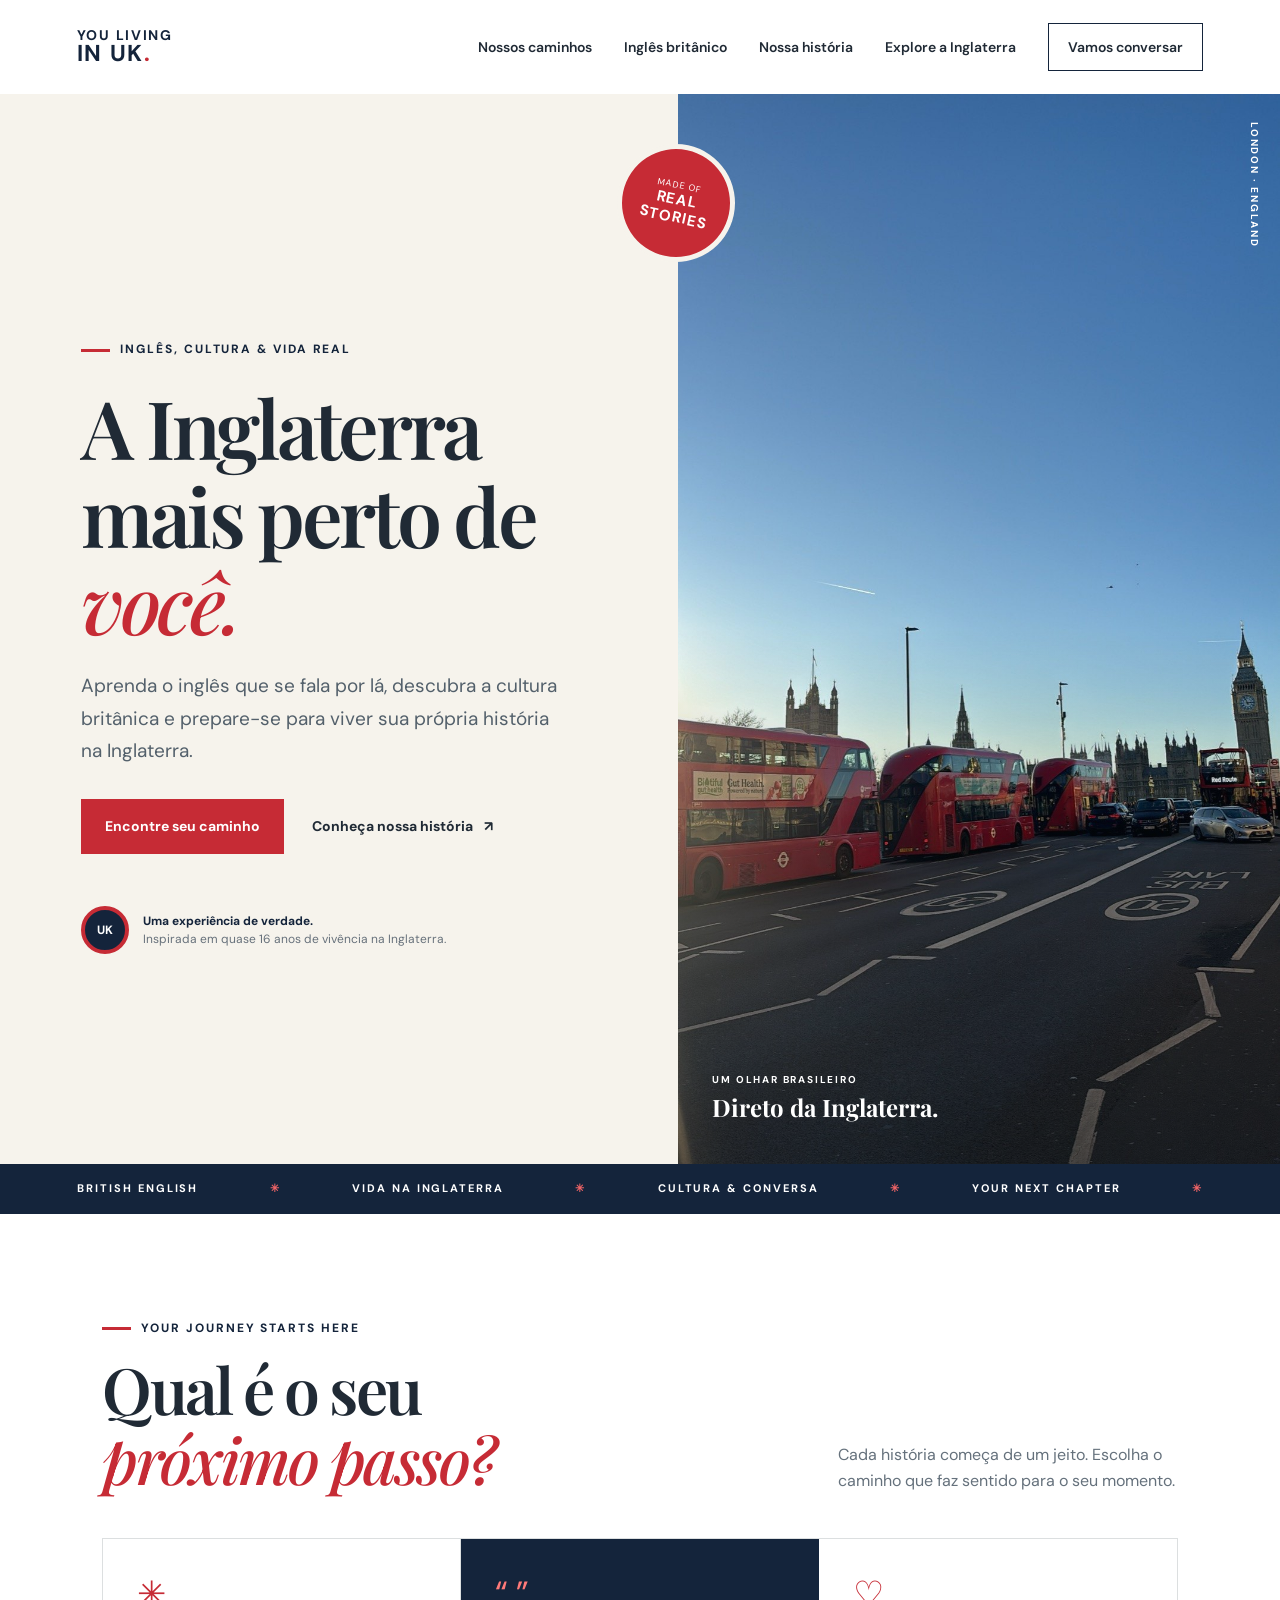
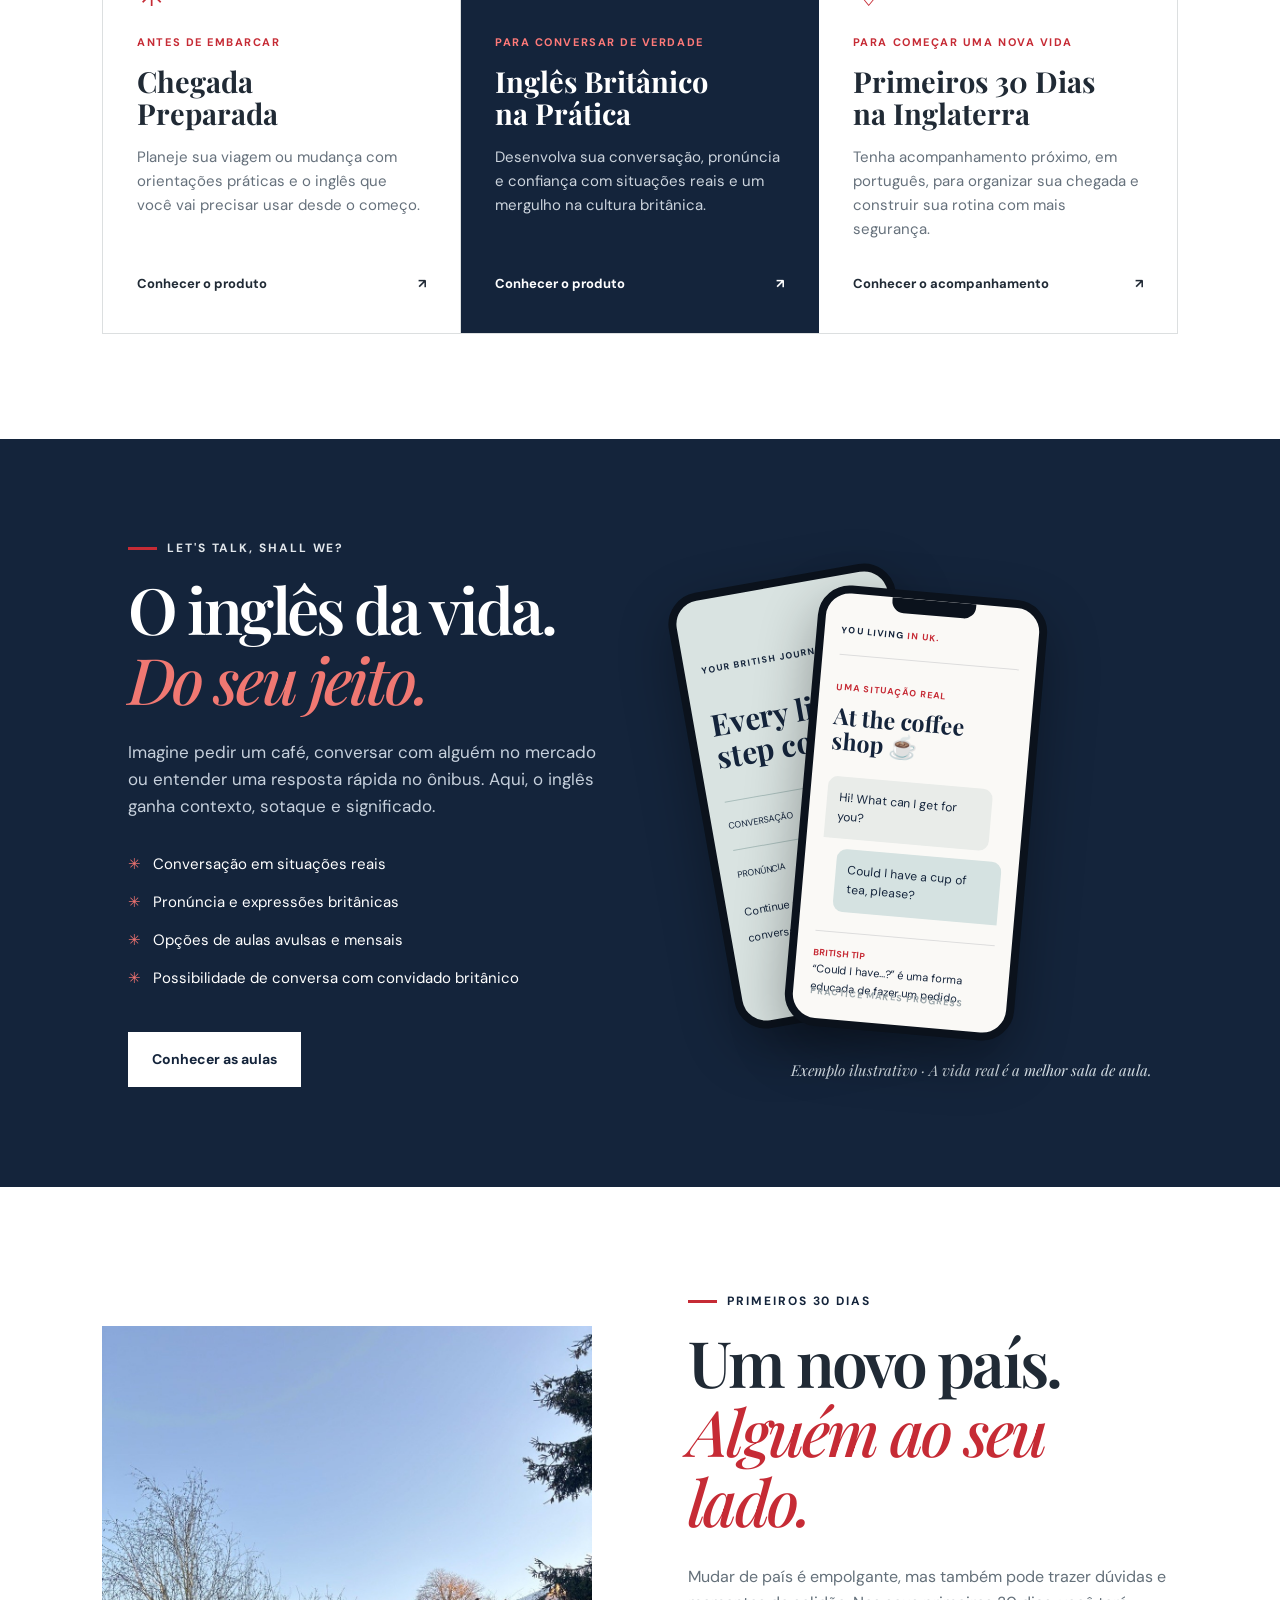
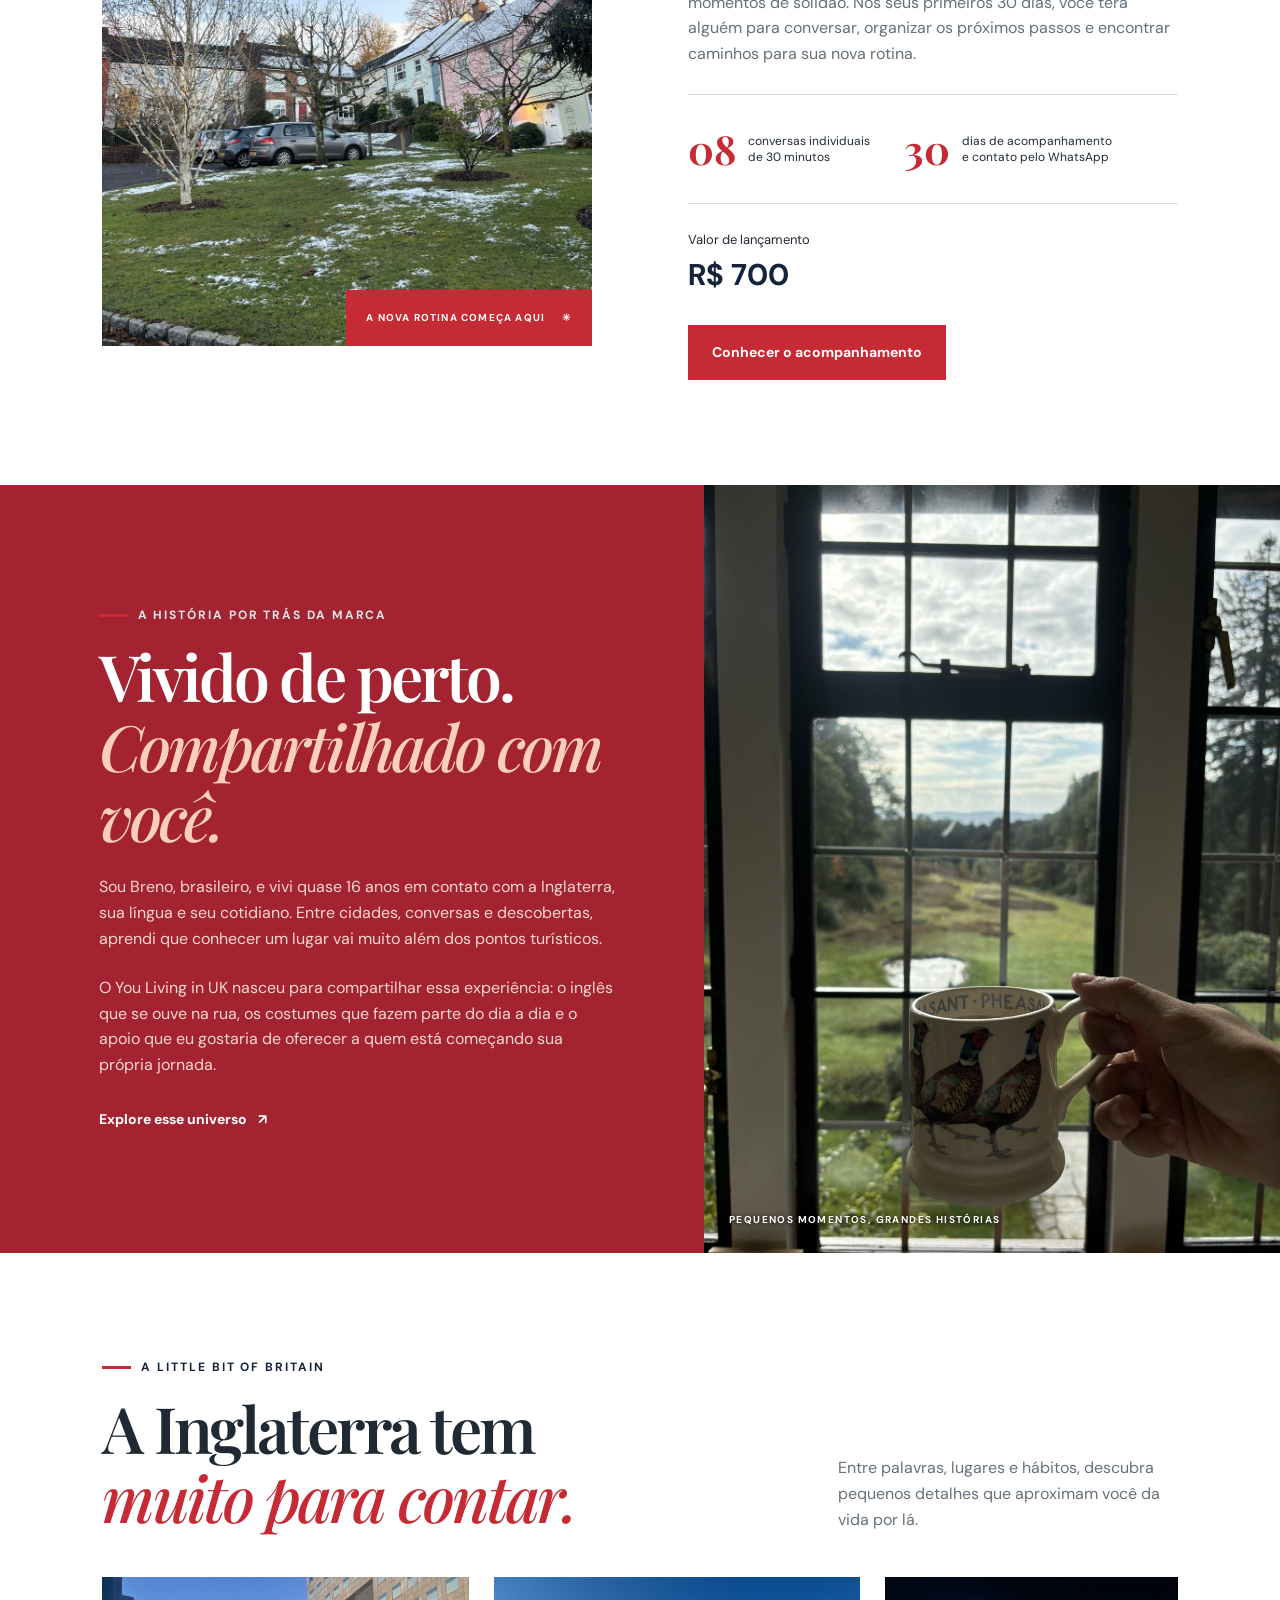
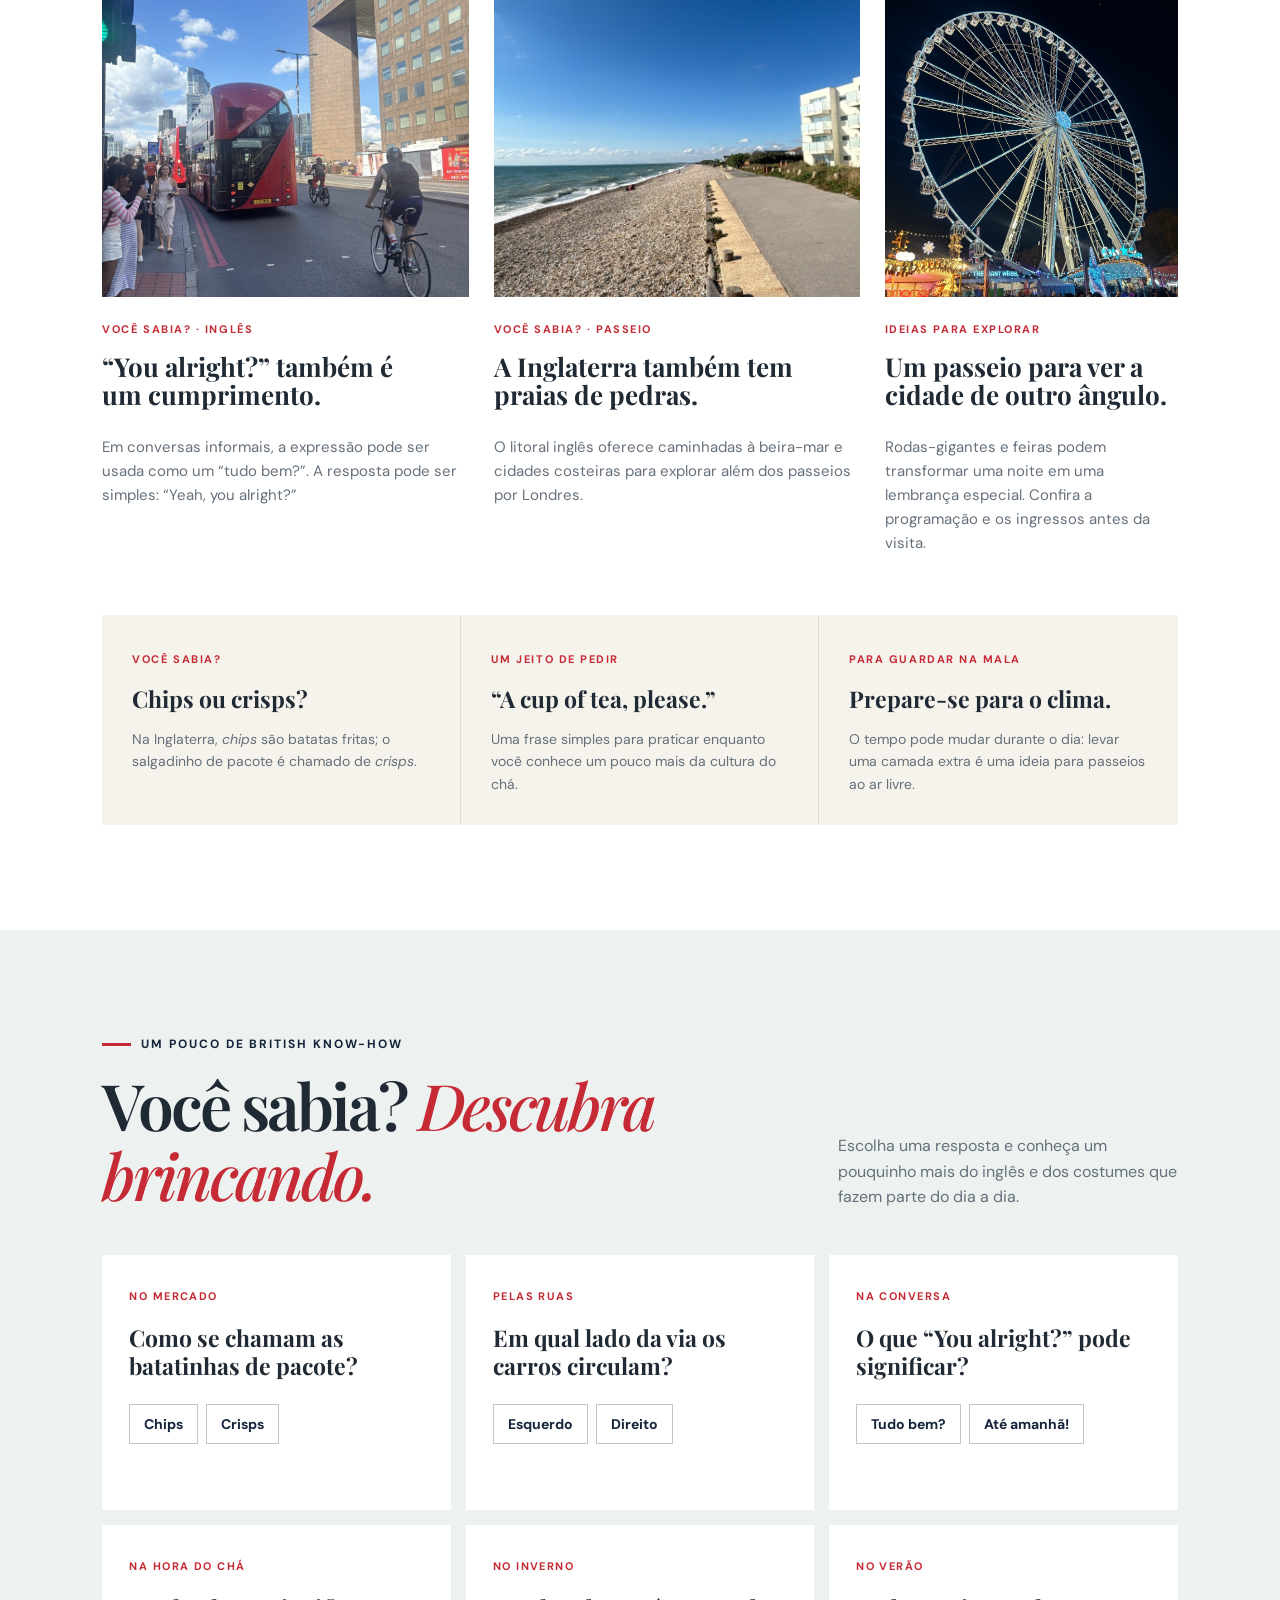
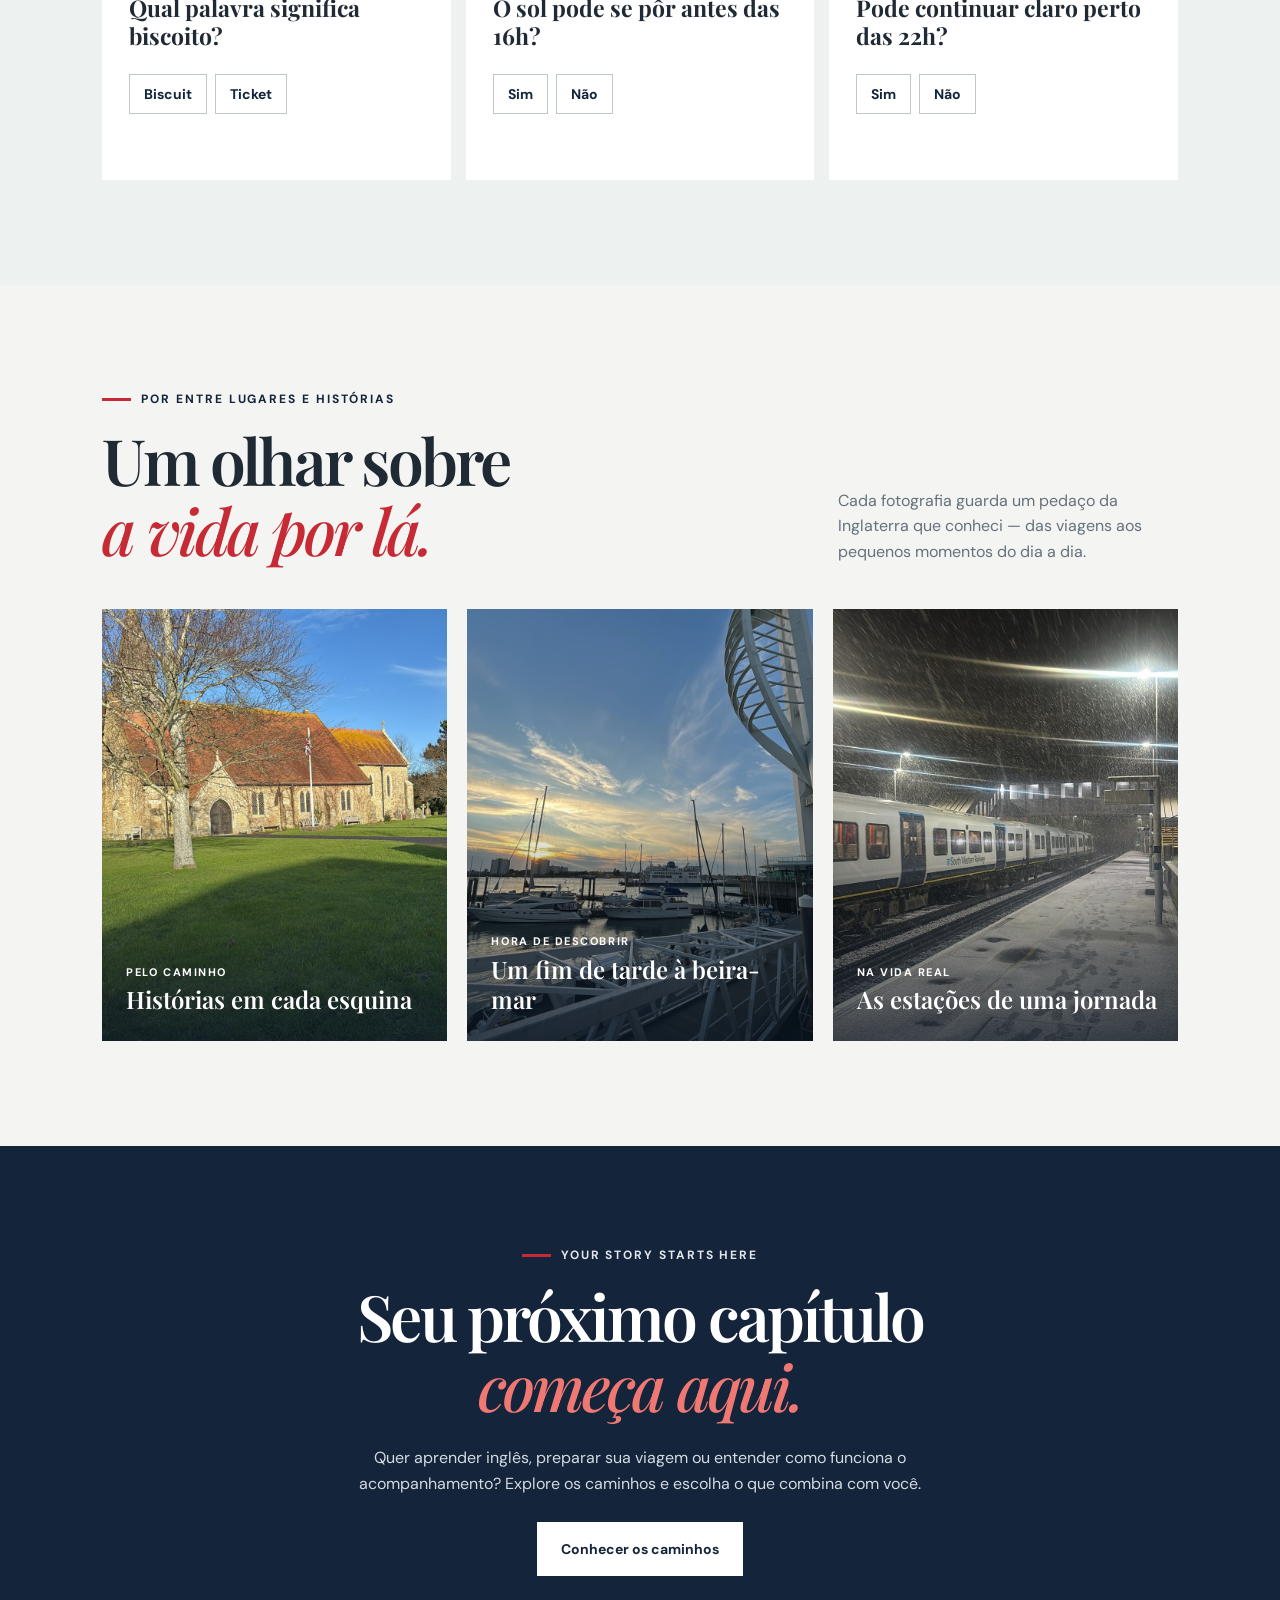
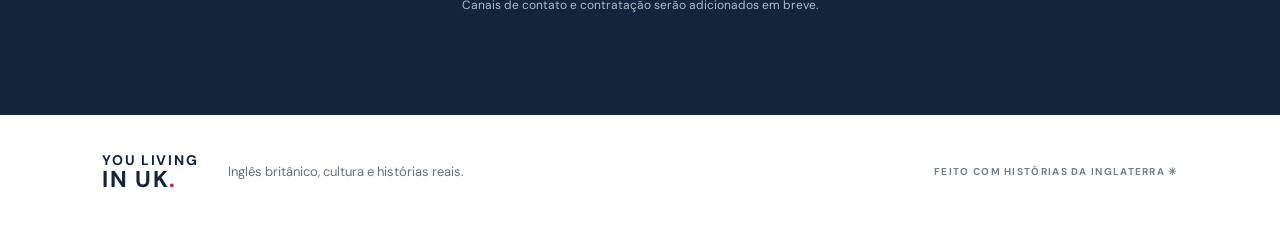
==== commit 3fda6692: "Add photos and interactive British culture facts" ====
--- a/index.html
+++ b/index.html
@@ -7,4 +7,4 @@
 <section id="ingles" class="english"><div class="english-copy"><p class="eyebrow light"><span class="red-line"></span> LET'S TALK, SHALL WE?</p><h2>O inglês da vida.<br><em>Do seu jeito.</em></h2><p>Imagine pedir um café, conversar com alguém no mercado ou entender uma resposta rápida no ônibus. Aqui, o inglês ganha contexto, sotaque e significado.</p><ul><li>Conversação em situações reais</li><li>Pronúncia e expressões britânicas</li><li>Opções de aulas avulsas e mensais</li><li>Possibilidade de conversa com convidado britânico</li></ul><a href="ingles-britanico.html" class="button button-white">Conhecer as aulas</a></div><div class="phone-area"><div class="phone-back"><span>YOUR BRITISH JOURNEY</span><b>Every little<br>step counts.</b><div class="progress-row">CONVERSAÇÃO <strong>● ● ● ○</strong></div><div class="progress-row">PRONÚNCIA <strong>● ● ○ ○</strong></div><small>Continue praticando, uma conversa de cada vez.</small></div><div class="phone"><div class="phone-notch"></div><div class="phone-top">YOU LIVING <b>IN UK.</b></div><span class="phone-tag">UMA SITUAÇÃO REAL</span><h3>At the coffee shop ☕</h3><div class="bubble">Hi! What can I get for you?</div><div class="bubble reply">Could I have a cup of tea, please?</div><div class="phone-tip"><b>BRITISH TIP</b><p>“Could I have…?” é uma forma educada de fazer um pedido.</p></div><div class="phone-foot">PRACTICE MAKES PROGRESS</div></div><div class="phone-caption">Exemplo ilustrativo · A vida real é a melhor sala de aula.</div></div></section>
 <section id="acompanhamento" class="section support"><div class="support-image"><img src="assets/bairro.jpg" alt="Casas e árvores em um bairro inglês em um dia de inverno"><div class="image-note">A NOVA ROTINA COMEÇA AQUI <span>✳</span></div></div><div class="support-copy"><p class="eyebrow"><span class="red-line"></span> PRIMEIROS 30 DIAS</p><h2>Um novo país.<br><em>Alguém ao seu lado.</em></h2><p>Mudar de país é empolgante, mas também pode trazer dúvidas e momentos de solidão. Nos seus primeiros 30 dias, você terá alguém para conversar, organizar os próximos passos e encontrar caminhos para sua nova rotina.</p><div class="support-details"><div><b>08</b><span>conversas individuais<br>de 30 minutos</span></div><div><b>30</b><span>dias de acompanhamento<br>e contato pelo WhatsApp</span></div></div><p class="price">Valor de lançamento <strong>R$ 700</strong></p><a href="primeiros-30-dias.html" class="button button-red">Conhecer o acompanhamento</a></div></section>
 <section id="historia" class="story"><div class="story-copy"><p class="eyebrow light"><span class="red-line"></span> A HISTÓRIA POR TRÁS DA MARCA</p><h2>Vivido de perto.<br><em>Compartilhado com você.</em></h2><p>Sou Breno, brasileiro, e vivi quase 16 anos em contato com a Inglaterra, sua língua e seu cotidiano. Entre cidades, conversas e descobertas, aprendi que conhecer um lugar vai muito além dos pontos turísticos.</p><p>O You Living in UK nasceu para compartilhar essa experiência: o inglês que se ouve na rua, os costumes que fazem parte do dia a dia e o apoio que eu gostaria de oferecer a quem está começando sua própria jornada.</p><a href="#descubra" class="text-link white-link">Explore esse universo <span>↗</span></a></div><div class="story-image"><img src="assets/cotidiano.jpg" alt="Uma xícara junto à janela com vista para a paisagem inglesa"><span>PEQUENOS MOMENTOS, GRANDES HISTÓRIAS</span></div></section>
-<section id="descubra" class="section discover"><div class="section-heading"><div><p class="eyebrow"><span class="red-line"></span> A LITTLE BIT OF BRITAIN</p><h2>A Inglaterra tem<br><em>muito para contar.</em></h2></div><p>Entre palavras, lugares e hábitos, descubra pequenos detalhes que aproximam você da vida por lá.</p></div><div class="editorial"><article><div class="editorial-img"><img src="assets/onibus.jpg" alt="Ônibus vermelho em uma rua de Londres"></div><p class="card-kicker">VOCÊ SABIA? · INGLÊS</p><h3>“You alright?” também é um cumprimento.</h3><p>Em conversas informais, a expressão pode ser usada como um “tudo bem?”. A resposta pode ser simples: “Yeah, you alright?”</p></article><article><div class="editorial-img"><img src="assets/costa.jpg" alt="Caminho à beira de uma praia inglesa"></div><p class="card-kicker">VOCÊ SABIA? · PASSEIO</p><h3>A Inglaterra também tem praias de pedras.</h3><p>O litoral inglês oferece caminhadas à beira-mar e cidades costeiras para explorar além dos passeios por Londres.</p></article><article><div class="editorial-img"><img src="assets/passeio.jpg" alt="Roda-gigante iluminada em um passeio noturno"></div><p class="card-kicker">IDEIAS PARA EXPLORAR</p><h3>Um passeio para ver a cidade de outro ângulo.</h3><p>Rodas-gigantes e feiras podem transformar uma noite em uma lembrança especial. Confira a programação e os ingressos antes da visita.</p></article></div><div class="curiosity-strip"><div><span>VOCÊ SABIA?</span><strong>Chips ou crisps?</strong><p>Na Inglaterra, <em>chips</em> são batatas fritas; o salgadinho de pacote é chamado de <em>crisps</em>.</p></div><div><span>UM JEITO DE PEDIR</span><strong>“A cup of tea, please.”</strong><p>Uma frase simples para praticar enquanto você conhece um pouco mais da cultura do chá.</p></div><div><span>PARA GUARDAR NA MALA</span><strong>Prepare-se para o clima.</strong><p>O tempo pode mudar durante o dia: levar uma camada extra é uma ideia para passeios ao ar livre.</p></div></div></section><section id="contato" class="contact"><p class="eyebrow light"><span class="red-line"></span> YOUR STORY STARTS HERE</p><h2>Seu próximo capítulo<br><em>começa aqui.</em></h2><p>Quer aprender inglês, preparar sua viagem ou entender como funciona o acompanhamento? Explore os caminhos e escolha o que combina com você.</p><a href="#caminhos" class="button button-white">Conhecer os caminhos</a><p class="contact-note">Canais de contato e contratação serão adicionados em breve.</p></section></main><footer><a class="brand footer-brand" href="#inicio"><span>YOU LIVING</span><b>IN UK<span class="brand-dot">.</span></b></a><p>Inglês britânico, cultura e histórias reais.</p><span>FEITO COM HISTÓRIAS DA INGLATERRA ✳</span></footer></body></html>
+<section id="descubra" class="section discover"><div class="section-heading"><div><p class="eyebrow"><span class="red-line"></span> A LITTLE BIT OF BRITAIN</p><h2>A Inglaterra tem<br><em>muito para contar.</em></h2></div><p>Entre palavras, lugares e hábitos, descubra pequenos detalhes que aproximam você da vida por lá.</p></div><div class="editorial"><article><div class="editorial-img"><img src="assets/onibus.jpg" alt="Ônibus vermelho em uma rua de Londres"></div><p class="card-kicker">VOCÊ SABIA? · INGLÊS</p><h3>“You alright?” também é um cumprimento.</h3><p>Em conversas informais, a expressão pode ser usada como um “tudo bem?”. A resposta pode ser simples: “Yeah, you alright?”</p></article><article><div class="editorial-img"><img src="assets/costa.jpg" alt="Caminho à beira de uma praia inglesa"></div><p class="card-kicker">VOCÊ SABIA? · PASSEIO</p><h3>A Inglaterra também tem praias de pedras.</h3><p>O litoral inglês oferece caminhadas à beira-mar e cidades costeiras para explorar além dos passeios por Londres.</p></article><article><div class="editorial-img"><img src="assets/passeio.jpg" alt="Roda-gigante iluminada em um passeio noturno"></div><p class="card-kicker">IDEIAS PARA EXPLORAR</p><h3>Um passeio para ver a cidade de outro ângulo.</h3><p>Rodas-gigantes e feiras podem transformar uma noite em uma lembrança especial. Confira a programação e os ingressos antes da visita.</p></article></div><div class="curiosity-strip"><div><span>VOCÊ SABIA?</span><strong>Chips ou crisps?</strong><p>Na Inglaterra, <em>chips</em> são batatas fritas; o salgadinho de pacote é chamado de <em>crisps</em>.</p></div><div><span>UM JEITO DE PEDIR</span><strong>“A cup of tea, please.”</strong><p>Uma frase simples para praticar enquanto você conhece um pouco mais da cultura do chá.</p></div><div><span>PARA GUARDAR NA MALA</span><strong>Prepare-se para o clima.</strong><p>O tempo pode mudar durante o dia: levar uma camada extra é uma ideia para passeios ao ar livre.</p></div></div></section><section class="section quiz-section" aria-labelledby="quiz-title"><div class="section-heading"><div><p class="eyebrow"><span class="red-line"></span> UM POUCO DE BRITISH KNOW-HOW</p><h2 id="quiz-title">Você sabia? <em>Descubra brincando.</em></h2></div><p>Escolha uma resposta e conheça um pouquinho mais do inglês e dos costumes que fazem parte do dia a dia.</p></div><div class="quiz-grid"><article class="quiz-card" data-answer="crisps" data-explanation="No inglês britânico, crisps são as batatinhas de pacote. Chips normalmente são as batatas fritas servidas quentes."><span class="quiz-label">NO MERCADO</span><h3>Como se chamam as batatinhas de pacote?</h3><div class="quiz-options"><button type="button" data-choice="chips">Chips</button><button type="button" data-choice="crisps">Crisps</button></div><p class="quiz-feedback" aria-live="polite"></p></article><article class="quiz-card" data-answer="left" data-explanation="Na Inglaterra, os veículos circulam pelo lado esquerdo. Ao atravessar, observe as sinalizações e confira os dois lados."><span class="quiz-label">PELAS RUAS</span><h3>Em qual lado da via os carros circulam?</h3><div class="quiz-options"><button type="button" data-choice="left">Esquerdo</button><button type="button" data-choice="right">Direito</button></div><p class="quiz-feedback" aria-live="polite"></p></article><article class="quiz-card" data-answer="hello" data-explanation="You alright? pode ser uma maneira informal de dizer ‘tudo bem?’ e iniciar uma conversa."><span class="quiz-label">NA CONVERSA</span><h3>O que “You alright?” pode significar?</h3><div class="quiz-options"><button type="button" data-choice="hello">Tudo bem?</button><button type="button" data-choice="bye">Até amanhã!</button></div><p class="quiz-feedback" aria-live="polite"></p></article><article class="quiz-card" data-answer="biscuit" data-explanation="Biscuit é uma palavra comum no inglês britânico para biscoito. Um pedido de chá pode vir acompanhado de um biscuit."><span class="quiz-label">NA HORA DO CHÁ</span><h3>Qual palavra significa biscoito?</h3><div class="quiz-options"><button type="button" data-choice="biscuit">Biscuit</button><button type="button" data-choice="ticket">Ticket</button></div><p class="quiz-feedback" aria-live="polite"></p></article><article class="quiz-card" data-answer="cedo" data-explanation="Em Londres, perto do inverno, o sol pode se pôr por volta das 15h50. Depois do pôr do sol, ainda há um período de claridade. O horário varia conforme a cidade e a data."><span class="quiz-label">NO INVERNO</span><h3>O sol pode se pôr antes das 16h?</h3><div class="quiz-options"><button type="button" data-choice="cedo">Sim</button><button type="button" data-choice="tarde">Não</button></div><p class="quiz-feedback" aria-live="polite"></p></article><article class="quiz-card" data-answer="claro" data-explanation="Em Londres, perto do auge do verão, o sol se põe depois das 21h e o céu pode continuar claro até perto das 22h. Os horários mudam com a data e a região."><span class="quiz-label">NO VERÃO</span><h3>Pode continuar claro perto das 22h?</h3><div class="quiz-options"><button type="button" data-choice="claro">Sim</button><button type="button" data-choice="escuro">Não</button></div><p class="quiz-feedback" aria-live="polite"></p></article></div></section><section class="section moments"><div class="section-heading"><div><p class="eyebrow"><span class="red-line"></span> POR ENTRE LUGARES E HISTÓRIAS</p><h2>Um olhar sobre<br><em>a vida por lá.</em></h2></div><p>Cada fotografia guarda um pedaço da Inglaterra que conheci — das viagens aos pequenos momentos do dia a dia.</p></div><div class="moments-grid"><figure><img src="assets/igreja.jpg" alt="Igreja de pedra cercada por árvores em um dia ensolarado" loading="lazy"><figcaption><span>PELO CAMINHO</span><strong>Histórias em cada esquina</strong></figcaption></figure><figure><img src="assets/marina.jpg" alt="Barcos em uma marina ao pôr do sol" loading="lazy"><figcaption><span>HORA DE DESCOBRIR</span><strong>Um fim de tarde à beira-mar</strong></figcaption></figure><figure><img src="assets/estacao-inverno.jpg" alt="Trem em uma estação durante uma noite de neve" loading="lazy"><figcaption><span>NA VIDA REAL</span><strong>As estações de uma jornada</strong></figcaption></figure></div></section><section id="contato" class="contact"><p class="eyebrow light"><span class="red-line"></span> YOUR STORY STARTS HERE</p><h2>Seu próximo capítulo<br><em>começa aqui.</em></h2><p>Quer aprender inglês, preparar sua viagem ou entender como funciona o acompanhamento? Explore os caminhos e escolha o que combina com você.</p><a href="#caminhos" class="button button-white">Conhecer os caminhos</a><p class="contact-note">Canais de contato e contratação serão adicionados em breve.</p></section></main><footer><a class="brand footer-brand" href="#inicio"><span>YOU LIVING</span><b>IN UK<span class="brand-dot">.</span></b></a><p>Inglês britânico, cultura e histórias reais.</p><span>FEITO COM HISTÓRIAS DA INGLATERRA ✳</span></footer></body></html>
--- a/style.css
+++ b/style.css
@@ -1,2 +1,5 @@
 :root{--navy:#14243b;--red:#c62b35;--cream:#f6f3ec;--ink:#202a35}*{box-sizing:border-box}html{scroll-behavior:smooth}body{margin:0;color:var(--ink);background:#fff;font-family:'DM Sans',sans-serif;font-size:16px;line-height:1.6}a{color:inherit;text-decoration:none}img{display:block;width:100%;height:100%;object-fit:cover}h1,h2,h3,p{margin-top:0}h1,h2,h3{line-height:1.09}h1,h2{font-family:'Playfair Display',serif;font-weight:600;letter-spacing:-.045em}h1 em,h2 em{font-weight:500;color:var(--red)}.header{height:94px;display:flex;align-items:center;justify-content:space-between;padding:0 6%;background:white}.brand{display:flex;flex-direction:column;font-size:14px;font-weight:700;line-height:1.04;letter-spacing:.12em;color:var(--navy)}.brand b{font-size:23px;letter-spacing:.07em}.brand-dot{color:var(--red)}nav{display:flex;align-items:center;gap:32px;font-size:14px;font-weight:600}nav a:hover,.text-link:hover{color:var(--red)}.nav-cta{border:1px solid var(--navy);padding:12px 19px}.menu-toggle{display:none}.hero{background:var(--cream);min-height:650px;display:grid;grid-template-columns:1fr 47%;position:relative}.hero-copy{padding:90px 8% 54px 12%;align-self:center}.eyebrow{font-size:12px;letter-spacing:.16em;font-weight:700;color:var(--navy);display:flex;align-items:center;gap:10px}.red-line{width:29px;height:3px;background:var(--red);display:inline-block}.hero h1{font-size:clamp(56px,6.3vw,96px);margin:23px 0 24px}.hero-lead{max-width:480px;font-size:19px;color:#53606b;line-height:1.7}.actions{display:flex;align-items:center;gap:28px;flex-wrap:wrap;margin:32px 0 52px}.button{display:inline-block;padding:16px 24px;font-size:14px;font-weight:700;transition:transform .2s,background .2s}.button:hover{transform:translateY(-3px)}.button-red{background:var(--red);color:white}.button-white{background:white;color:var(--navy)}.text-link{font-weight:700;font-size:14px}.text-link span{margin-left:8px}.hero-note{display:flex;align-items:center;gap:14px;font-size:12px;line-height:1.5;color:#67717b}.hero-note p{margin:0}.hero-note strong{color:var(--navy)}.roundel{height:48px;width:48px;border:4px solid var(--red);border-radius:50%;display:grid;place-items:center;color:white;background:var(--navy);font-weight:700}.hero-visual{position:relative;overflow:hidden;min-height:650px}.hero-visual img{object-position:50% 67%}.hero-visual:after{content:'';position:absolute;inset:50% 0 0;background:linear-gradient(transparent,rgba(9,20,32,.5))}.photo-label{position:absolute;bottom:38px;left:34px;z-index:1;color:white;display:flex;flex-direction:column}.photo-label span,.vertical-note{font-size:10px;letter-spacing:.18em;font-weight:700}.photo-label strong{font-family:'Playfair Display',serif;font-size:24px}.vertical-note{position:absolute;right:18px;top:28px;writing-mode:vertical-rl;color:white}.hero-stamp{position:absolute;top:55px;right:43%;z-index:2;background:var(--red);color:white;border-radius:50%;width:108px;height:108px;display:grid;place-content:center;text-align:center;line-height:1.2;font-size:9px;letter-spacing:.12em;transform:rotate(12deg);box-shadow:0 0 0 5px var(--cream)}.hero-stamp b{font-size:15px}.ticker{background:var(--navy);color:white;padding:16px 4%;display:flex;justify-content:space-around;gap:20px;overflow:hidden;white-space:nowrap;font-size:11px;letter-spacing:.18em;font-weight:700}.ticker i{color:#f06467;font-style:normal}.section{padding:105px 8%}.section-heading{display:flex;justify-content:space-between;align-items:end;gap:30px;margin-bottom:45px}.section-heading h2,.support h2,.english h2,.story h2,.contact h2{font-size:clamp(43px,5vw,68px);margin:16px 0 0}.section-heading>p{max-width:340px;color:#65717c;margin:0}.cards{display:grid;grid-template-columns:repeat(3,1fr);border:1px solid #dcdfe0}.card{padding:38px 34px;min-height:355px;display:flex;flex-direction:column;border-right:1px solid #dcdfe0}.card:last-child{border:0}.card-icon{font-size:35px;line-height:1;color:var(--red);height:57px}.card-kicker{font-size:11px;letter-spacing:.14em;font-weight:700;color:var(--red);margin:0 0 14px}.card h3{font-family:'Playfair Display',serif;font-size:29px;margin-bottom:16px}.card p:not(.card-kicker){color:#66717c;font-size:15px}.card a{font-size:13px;font-weight:700;margin-top:auto;padding-top:18px}.card a span{float:right}.card-blue{background:var(--navy);color:white;border-color:var(--navy)}.card-blue p:not(.card-kicker){color:#ccd4dd}.card-blue .card-kicker,.card-blue .card-icon{color:#ff7a79}.english{background:var(--navy);color:white;display:grid;grid-template-columns:1fr 1fr;gap:8%;padding:100px 10%;overflow:hidden}.light{color:#e1e6eb}.english h2 em,.story h2 em,.contact h2 em{color:#f07872}.english-copy>p:not(.eyebrow){max-width:510px;color:#c6d0dc;font-size:17px;margin:25px 0}.english ul{padding:0;list-style:none;margin:25px 0 35px}.english li{padding:7px 0;font-size:15px}.english li:before{content:'✳';color:#ef7370;margin-right:12px}.phone-area{min-height:480px;position:relative;display:flex;align-items:center;justify-content:center}.phone,.phone-back{background:#faf9f6;color:var(--navy);border:8px solid #0b121c;border-radius:32px;width:230px;height:442px;padding:30px 17px 16px;box-shadow:0 20px 55px #0005;position:relative}.phone{transform:rotate(5deg);z-index:2}.phone-back{position:absolute;left:4%;top:36px;transform:rotate(-10deg);background:#d9e3e1;padding-top:55px}.phone-back>span,.phone-tag,.phone-top,.phone-foot{font-size:9px;font-weight:700;letter-spacing:.12em}.phone-back>b{font-family:'Playfair Display';font-size:30px;line-height:1.1;display:block;margin:28px 0}.progress-row{font-size:9px;border-top:1px solid #aabebc;padding:17px 0}.progress-row strong{float:right;color:var(--red)}.phone-back small{font-size:11px}.phone-notch{background:#0b121c;border-radius:0 0 12px 12px;position:absolute;top:0;left:65px;width:84px;height:15px}.phone-top{border-bottom:1px solid #ddd;padding-bottom:17px}.phone-top b{color:var(--red)}.phone-tag{display:block;color:var(--red);margin:25px 0 8px}.phone h3{font-family:'Playfair Display';font-size:23px}.bubble{background:#e9ece9;border-radius:10px 10px 10px 0;padding:12px;font-size:12px;margin:10px 15px 10px 0}.reply{background:#d5e2e1;margin:10px 0 10px 15px;border-radius:10px 10px 0 10px}.phone-tip{border-top:1px solid #ddd;margin-top:20px;padding-top:12px;font-size:11px}.phone-tip b{color:var(--red);font-size:9px}.phone-foot{position:absolute;bottom:20px;color:#9ba6aa}.phone-caption{position:absolute;bottom:5px;right:0;font-family:'Playfair Display';font-style:italic;color:#d3dce3;font-size:15px}.support{display:grid;grid-template-columns:1fr 1fr;gap:9%;align-items:center}.support-image{height:620px;position:relative}.support-image img{object-position:center 60%}.image-note{position:absolute;bottom:0;right:0;background:var(--red);color:white;padding:20px;font-size:10px;font-weight:700;letter-spacing:.12em}.image-note span{margin-left:14px}.support-copy>p:not(.eyebrow):not(.price){color:#64707a;margin:28px 0}.support-details{display:flex;gap:34px;border-top:1px solid #ddd;border-bottom:1px solid #ddd;padding:22px 0}.support-details div{display:flex;gap:12px;align-items:center}.support-details b{font-family:'Playfair Display';font-size:40px;color:var(--red)}.support-details span{font-size:12px;line-height:1.4}.price{font-size:13px;margin:26px 0}.price strong{display:block;font-size:30px;color:var(--navy)}.story{display:grid;grid-template-columns:1fr 45%;background:#a32330;color:white;min-height:600px}.story-copy{padding:90px 12% 90px 14%;align-self:center}.story h2 em{color:#f9cebd}.story-copy>p:not(.eyebrow){color:#f5d8d3;max-width:550px;margin-top:24px}.white-link{color:white;display:inline-block;margin-top:14px}.story-image{position:relative;min-height:560px}.story-image span{position:absolute;bottom:25px;left:25px;color:white;font-size:10px;letter-spacing:.14em;font-weight:700;text-shadow:0 1px 5px #000}.editorial{display:grid;grid-template-columns:1fr 1fr .8fr;gap:25px}.editorial-img{height:320px;margin-bottom:24px}.editorial h3{font-family:'Playfair Display';font-size:26px;max-width:310px}.editorial article>p:not(.card-kicker){color:#66717c;font-size:15px}.phrase-card{background:#e9eeeb;padding:35px;display:flex;flex-direction:column;justify-content:center}.phrase-card span{font-size:11px;letter-spacing:.15em;font-weight:700;color:var(--red)}.phrase-card h3{font-size:40px;margin:25px 0}.phrase-card b{font-family:'Playfair Display';font-size:19px;margin-top:25px}.contact{text-align:center;background:var(--navy);color:white;padding:100px 20px}.contact .eyebrow{justify-content:center}.contact>p:not(.eyebrow){max-width:570px;margin:25px auto;color:#d2dbe3}.contact .contact-note{font-size:12px;color:#adbcc9!important;margin:20px auto 0!important}footer{padding:38px 8%;display:flex;align-items:center;gap:30px}footer p{font-size:13px;color:#66717c;margin:0}footer>span{margin-left:auto;font-size:10px;letter-spacing:.13em;color:#75808a;font-weight:700}@media(max-width:900px){nav{gap:14px;font-size:12px}.hero-copy{padding-left:8%}.hero h1{font-size:60px}.hero-stamp{display:none}.english{gap:3%;padding:80px 7%}.section{padding:80px 6%}.support{gap:5%}.support-details{gap:15px}.support-details b{font-size:30px}.editorial-img{height:250px}}@media(max-width:680px){.header{height:74px;padding:0 6%;position:relative}.menu-toggle{display:block;background:none;border:0;color:var(--navy);font:700 14px 'DM Sans';padding:10px}.menu-toggle span{margin-left:8px}nav{display:none;position:absolute;z-index:10;left:0;right:0;top:74px;background:white;padding:20px 6% 28px;align-items:stretch;flex-direction:column;gap:18px;font-size:15px;box-shadow:0 12px 18px #0001}nav.open{display:flex}.nav-cta{text-align:center}.hero{display:flex;flex-direction:column}.hero-copy{padding:60px 7% 45px}.hero h1{font-size:55px}.hero-lead{font-size:17px}.actions{margin:28px 0 35px;gap:20px}.hero-visual{min-height:410px;height:410px}.ticker{justify-content:flex-start}.section{padding:70px 6%}.section-heading{display:block}.section-heading>p{margin-top:20px}.cards{grid-template-columns:1fr}.card{min-height:300px;border-right:0;border-bottom:1px solid #dcdfe0}.english{grid-template-columns:1fr;padding:70px 7% 55px}.phone-area{min-height:490px;margin-top:25px}.phone-back{left:8%}.support{grid-template-columns:1fr}.support-image{height:400px;margin-bottom:35px}.story{grid-template-columns:1fr}.story-copy{padding:70px 7%}.story-image{min-height:420px;height:420px}.editorial{grid-template-columns:1fr;gap:35px}.editorial-img{height:300px}.phrase-card{min-height:300px}.contact{padding:75px 7%}footer{align-items:flex-start;flex-direction:column;gap:18px}footer>span{margin-left:0}.support-details{gap:25px}.support-details span{font-size:11px}}@media(prefers-reduced-motion:reduce){html{scroll-behavior:auto}*{transition:none!important}}
 .curiosity-strip{display:grid;grid-template-columns:repeat(3,1fr);background:var(--cream);margin-top:45px}.curiosity-strip>div{padding:30px;border-right:1px solid #deddd7}.curiosity-strip>div:last-child{border:0}.curiosity-strip span,.offer-card>span{font-size:11px;letter-spacing:.14em;font-weight:700;color:var(--red)}.curiosity-strip strong{display:block;font-family:'Playfair Display';font-size:23px;margin:10px 0}.curiosity-strip p{font-size:14px;color:#64707a;margin:0}.product-hero{display:grid;grid-template-columns:55% 45%;min-height:590px;background:var(--cream)}.product-intro{padding:65px 12% 65px 14%;align-self:center}.back-link{display:inline-block;color:#66717c;font-weight:700;font-size:13px;margin-bottom:45px}.product-intro h1{font-size:clamp(50px,5.4vw,78px);margin:22px 0}.product-lead{font-size:18px;line-height:1.7;color:#586572;max-width:560px;margin-bottom:28px}.product-badge{font-size:10px;letter-spacing:.13em;font-weight:700;color:#78838b;margin:35px 0 0}.product-image{min-height:590px}.product-section{padding:100px 8%}.product-heading{max-width:800px;margin-bottom:45px}.product-heading h2,.product-band h2,.product-end h2{font-family:'Playfair Display';font-size:clamp(42px,4.4vw,62px);font-weight:600;letter-spacing:-.04em;margin:20px 0}.product-heading>p:not(.eyebrow){font-size:17px;line-height:1.8;color:#5e6c77;max-width:720px}.feature-grid{display:grid;grid-template-columns:repeat(3,1fr);border-top:1px solid #dce0df;border-left:1px solid #dce0df}.feature-grid article{padding:32px;border-right:1px solid #dce0df;border-bottom:1px solid #dce0df;min-height:230px}.feature-grid span{color:var(--red);font-weight:700;font-size:12px}.feature-grid h3{font-family:'Playfair Display';font-size:25px;margin:22px 0 14px}.feature-grid p{color:#64717a;font-size:15px;margin:0}.product-band{background:var(--navy);color:white;display:grid;grid-template-columns:1fr 1fr;gap:10%;padding:100px 8%}.product-band h2 em,.product-end h2 em{color:#f07872}.journey-list>div{border-bottom:1px solid #ffffff38;padding:18px 0}.journey-list b{font-family:'Playfair Display';font-size:24px}.journey-list p{color:#cad5df;margin:9px 0 0}.info-box{background:#edf1ef;padding:28px 32px;max-width:800px}.info-box p{margin:8px 0 0;color:#5d6a72}.offer-section{display:grid;grid-template-columns:1fr 440px;gap:8%;align-items:start}.offer-card{border:1px solid #ddd;padding:35px;box-shadow:0 16px 50px #14243b0d}.offer-card>strong{display:block;font-family:'Playfair Display';font-size:54px;color:var(--navy);line-height:1.2;margin:15px 0 3px}.offer-card>p{font-size:14px;color:#66717c}.offer-card ul{list-style:none;padding:15px 0;margin:20px 0;border-top:1px solid #ddd;border-bottom:1px solid #ddd}.offer-card li{padding:7px 0;font-size:14px}.offer-card li:before{content:'✓';color:var(--red);margin-right:10px}.offer-card .offer-note{font-size:12px;line-height:1.6}.faq-section{background:var(--cream)}.faq-section details{max-width:850px;border-top:1px solid #cfd3d0;padding:20px 0}.faq-section details:last-child{border-bottom:1px solid #cfd3d0}.faq-section summary{font-weight:700;cursor:pointer}.faq-section details p{color:#5d6a72;margin:15px 0 0}.product-end{padding:90px 8%;background:#a32330;color:white;text-align:center}.product-end .eyebrow{justify-content:center}.product-end>p:not(.eyebrow){color:#f6dcd8}.product-links{display:flex;justify-content:center;gap:12px;flex-wrap:wrap;margin:30px 0}.product-links a{border:1px solid #ffffff9a;padding:13px 18px;font-size:13px;font-weight:700}.product-links a:hover{background:white;color:var(--red)}.product-end small{color:#f4d1cc}@media(max-width:680px){.curiosity-strip{grid-template-columns:1fr}.curiosity-strip>div{border-right:0;border-bottom:1px solid #deddd7}.product-hero{grid-template-columns:1fr}.product-intro{padding:55px 7%}.product-intro h1{font-size:48px}.back-link{margin-bottom:35px}.product-image{height:360px;min-height:0}.product-section{padding:70px 7%}.feature-grid{grid-template-columns:1fr}.feature-grid article{min-height:0}.product-band{grid-template-columns:1fr;gap:25px;padding:70px 7%}.offer-section{grid-template-columns:1fr}.offer-card{padding:27px}.product-end{padding:70px 7%}}
+.moments{background:#f4f5f2}.moments-grid{display:grid;grid-template-columns:repeat(3,1fr);gap:20px}.moments-grid figure{position:relative;aspect-ratio:4/5;overflow:hidden;margin:0;background:#dce2e2}.moments-grid figure:after{content:'';position:absolute;inset:45% 0 0;background:linear-gradient(transparent,rgba(10,22,35,.75));pointer-events:none}.moments-grid img{object-position:center}.moments-grid figcaption{position:absolute;bottom:24px;left:24px;right:20px;color:white;z-index:1}.moments-grid figcaption span{display:block;font-size:11px;font-weight:700;letter-spacing:.14em;margin-bottom:5px}.moments-grid figcaption strong{font:600 24px/1.15 'Playfair Display',serif}.product-image img{object-position:center}.product-image:has(img[src$="viagem-aviao.jpg"]) img{object-position:50% 55%}@media(max-width:680px){.moments-grid{grid-template-columns:1fr;gap:16px}.moments-grid figure{aspect-ratio:5/4}}
+.quiz-section{background:#edf1ef}.quiz-grid{display:grid;grid-template-columns:repeat(4,1fr);gap:15px}.quiz-card{background:white;padding:27px;min-height:255px}.quiz-label{color:var(--red);font-size:11px;font-weight:700;letter-spacing:.13em}.quiz-card h3{font-family:'Playfair Display',serif;font-size:23px;line-height:1.22;margin:17px 0 24px;min-height:56px}.quiz-options{display:flex;flex-wrap:wrap;gap:8px}.quiz-options button{border:1px solid #bdc8ca;background:white;color:var(--navy);font:700 14px 'DM Sans',sans-serif;padding:10px 14px;cursor:pointer}.quiz-options button:hover,.quiz-options button[aria-pressed=true]{background:var(--navy);color:white;border-color:var(--navy)}.quiz-options button:focus-visible{outline:3px solid var(--red);outline-offset:3px}.quiz-feedback{color:#53616c;font-size:14px;line-height:1.55;margin:17px 0 0}.quiz-feedback:empty{display:none}@media(max-width:900px){.quiz-grid{grid-template-columns:repeat(2,1fr)}}@media(max-width:680px){.quiz-grid{grid-template-columns:1fr}.quiz-card{min-height:0}.quiz-card h3{min-height:0}}
+@media(min-width:901px){.quiz-grid{grid-template-columns:repeat(3,1fr)}}
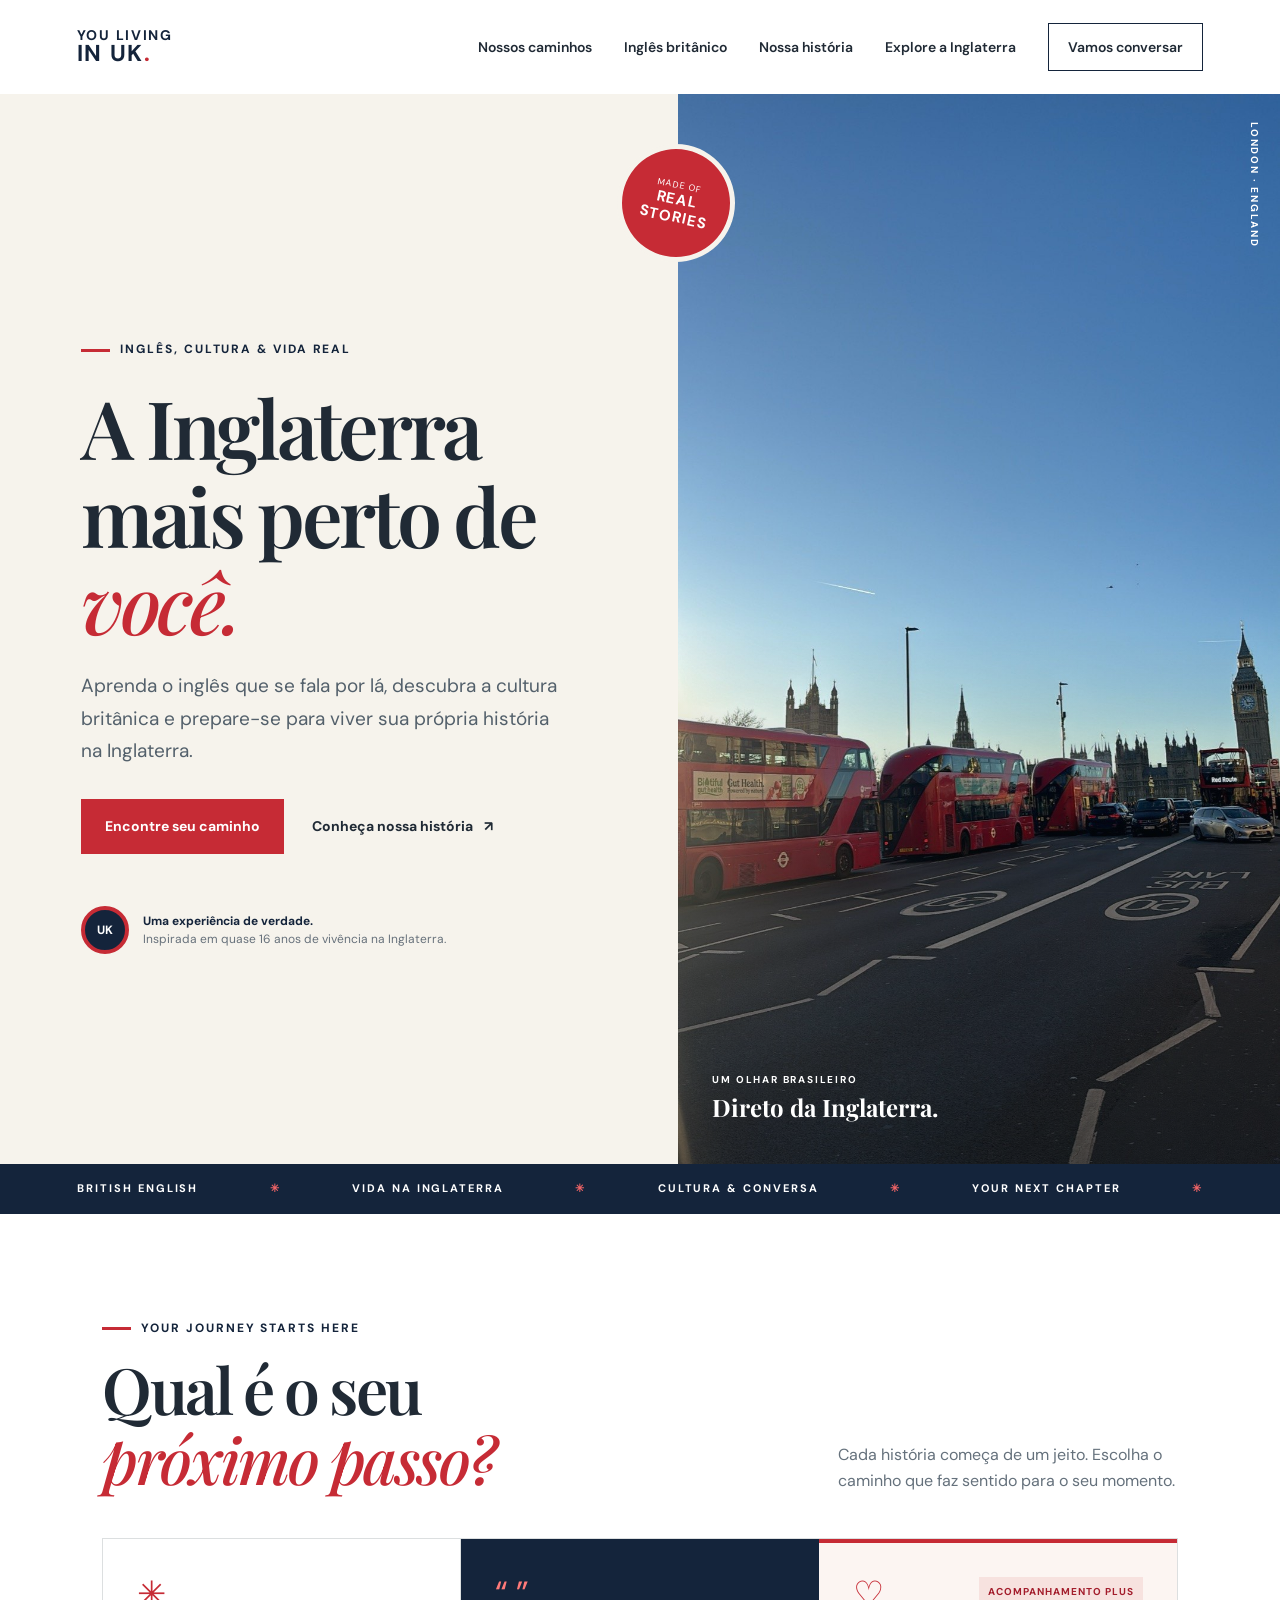
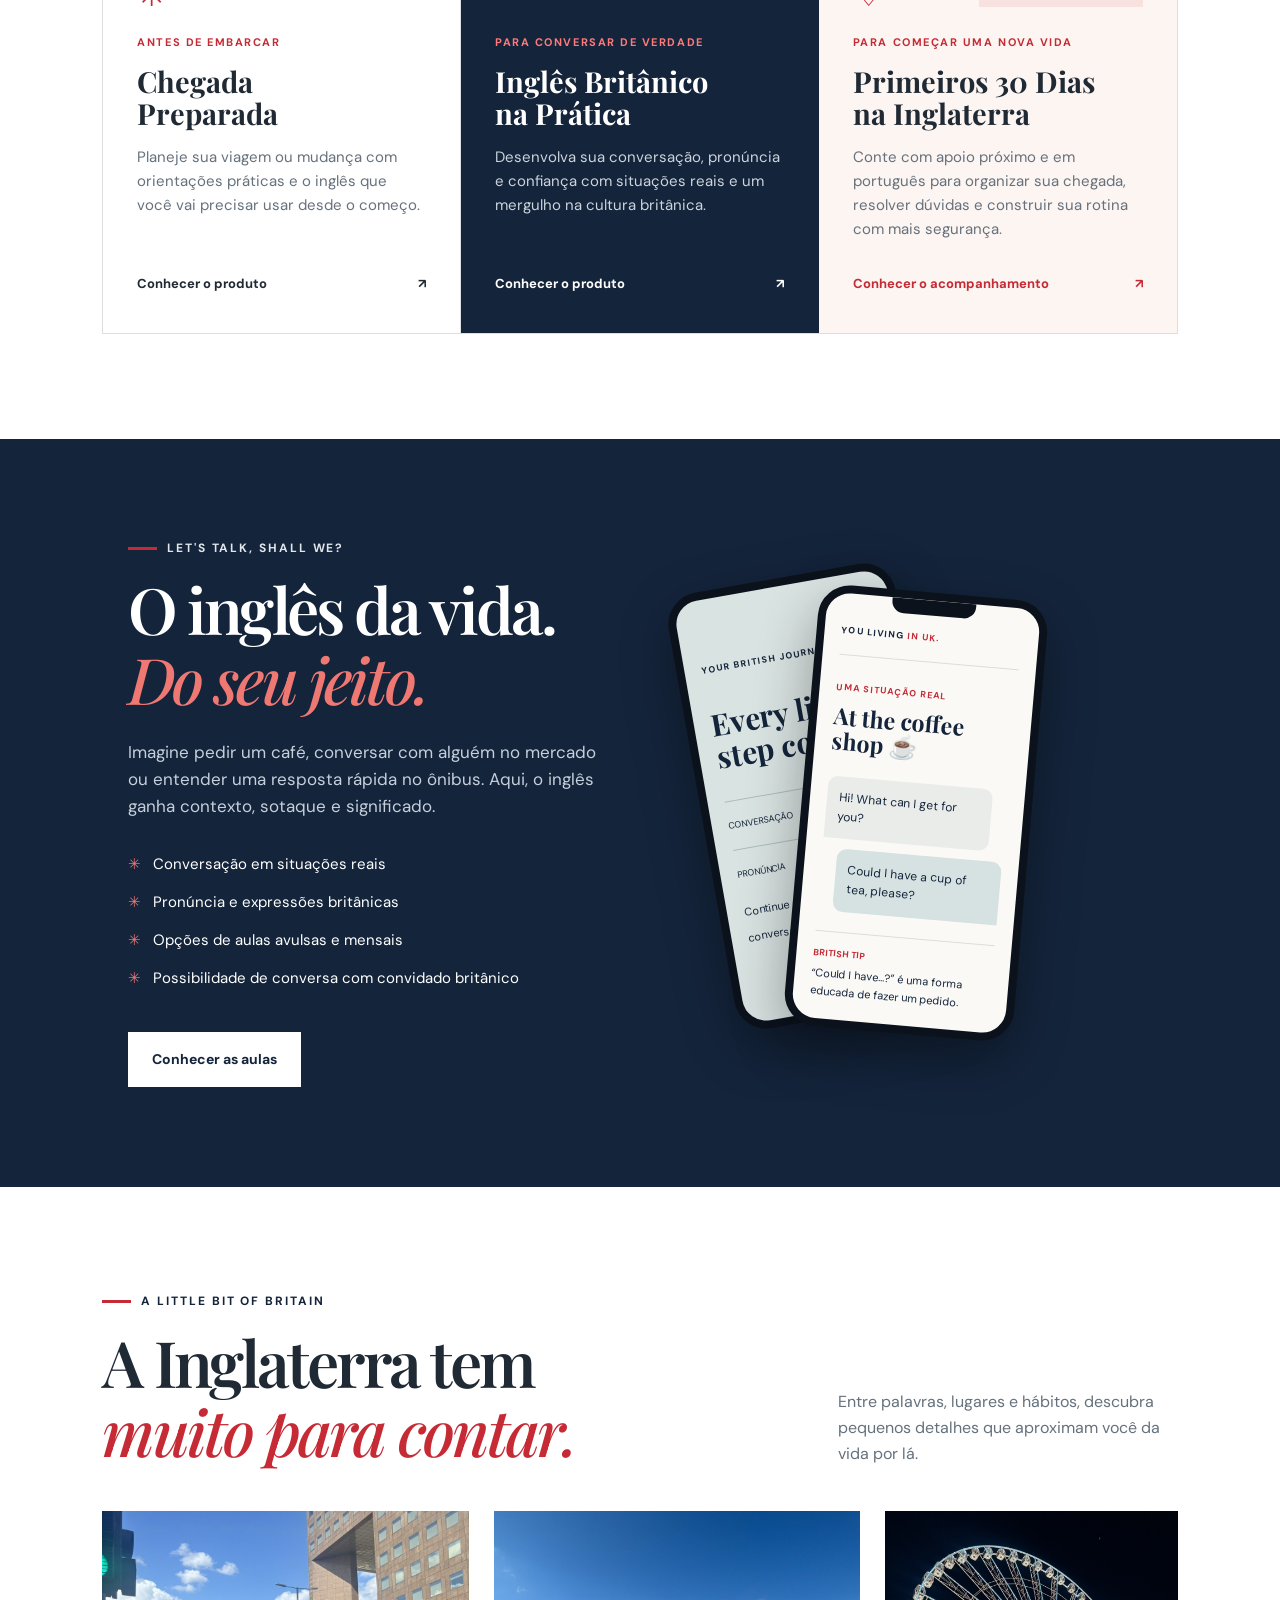
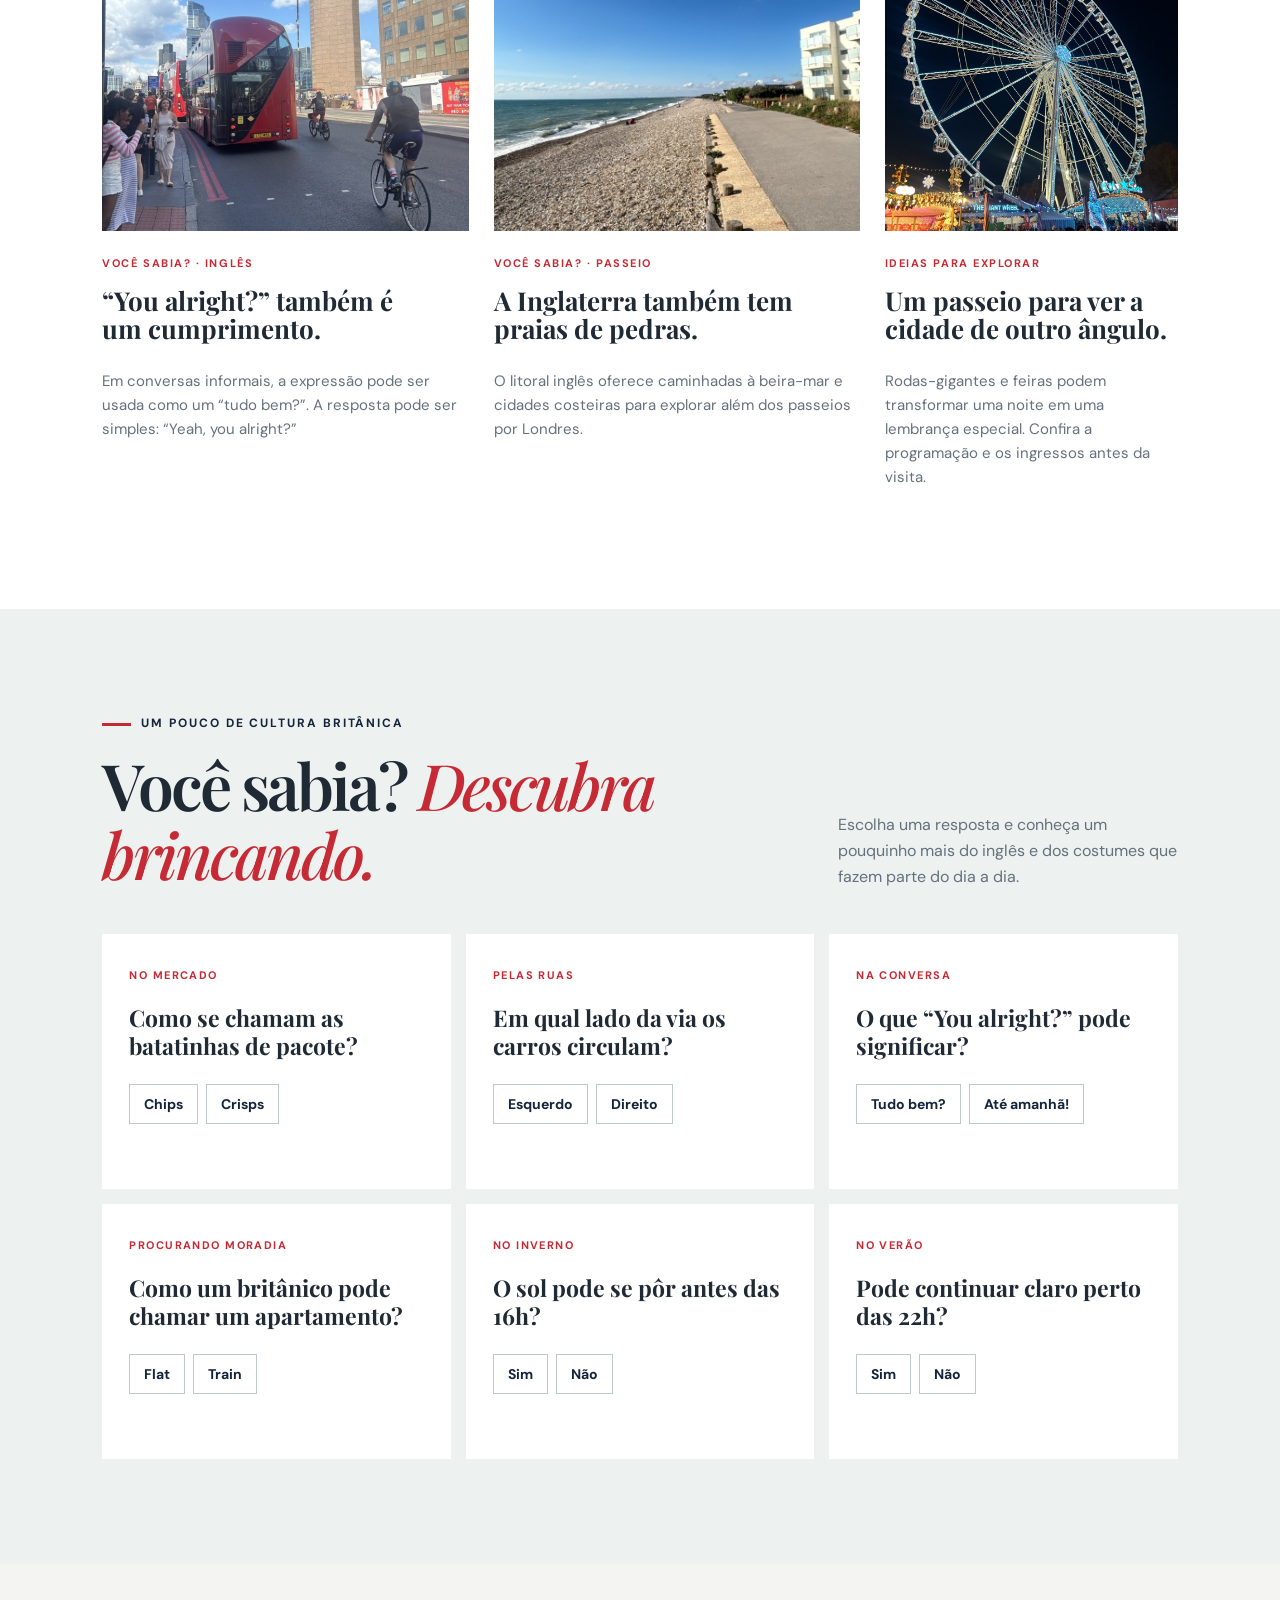
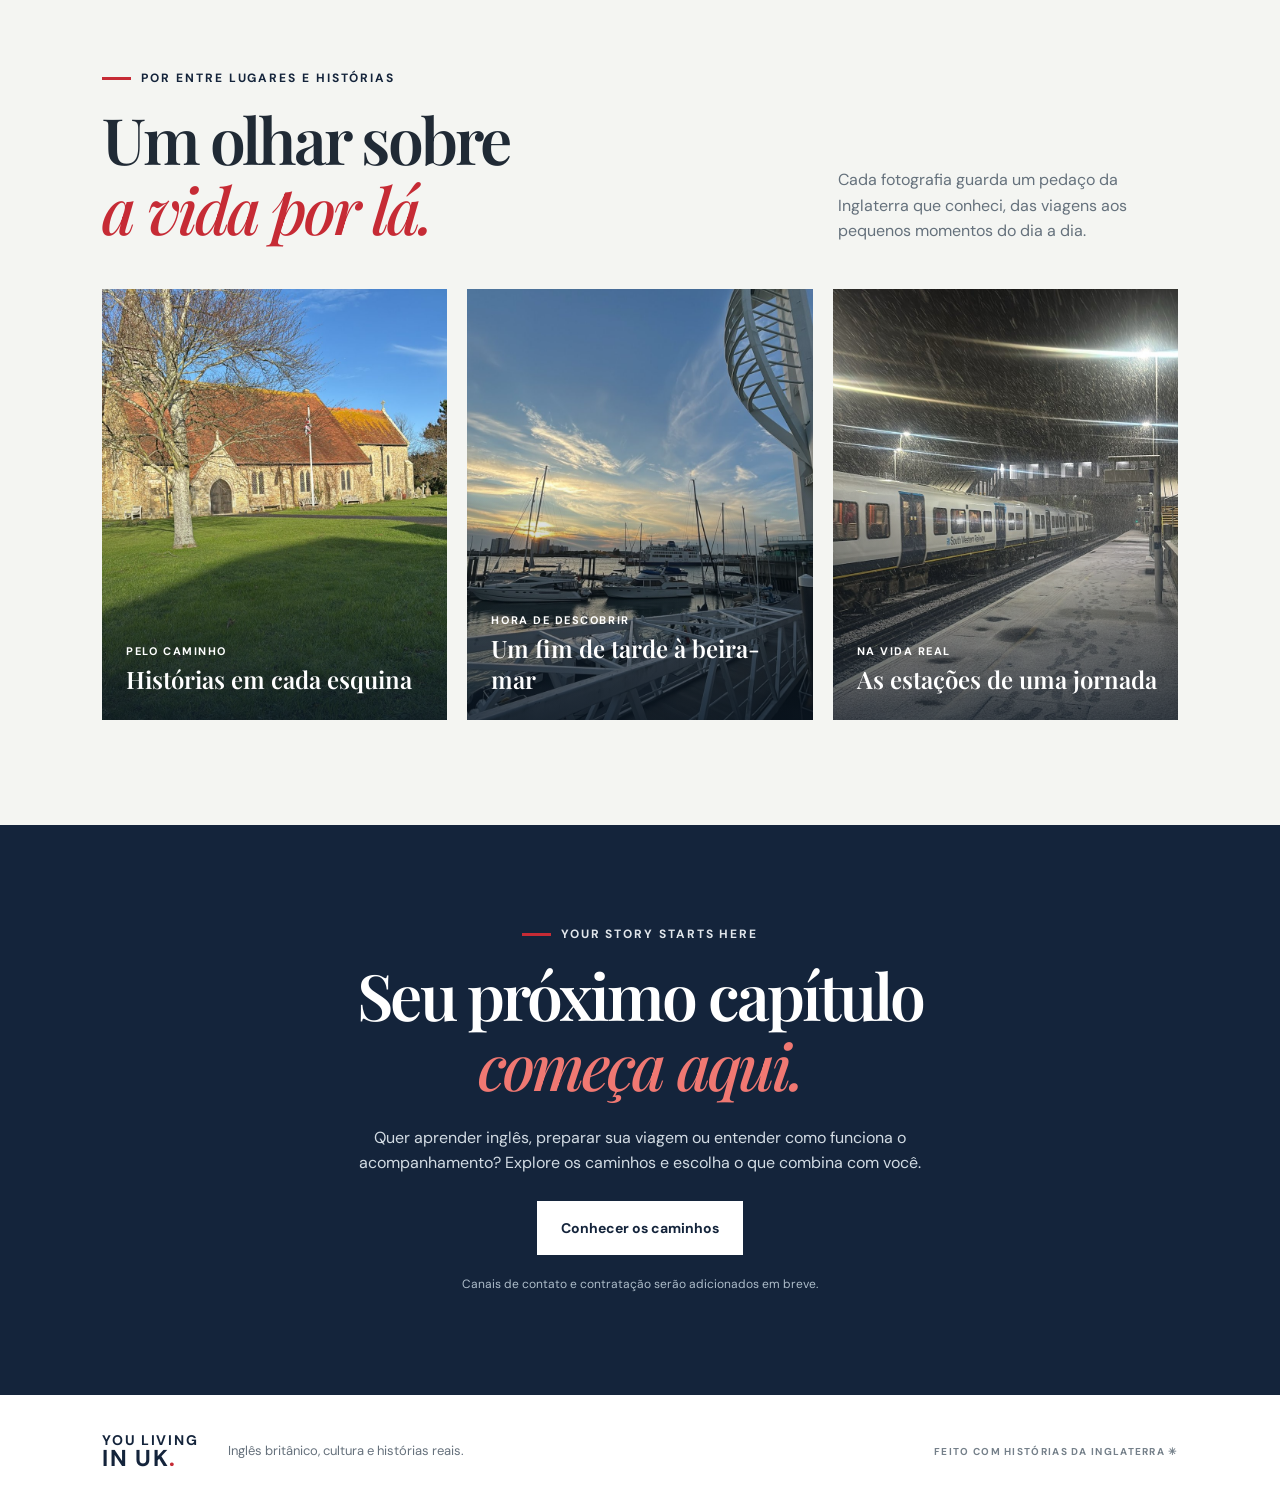
==== commit 829ac850: "Refine home and tell the project story" ====
--- a/index.html
+++ b/index.html
@@ -1,10 +1,8 @@
 <!doctype html>
 <html lang="pt-BR"><head><meta charset="utf-8"><meta name="viewport" content="width=device-width,initial-scale=1"><meta name="description" content="Inglês britânico, cultura inglesa e apoio para viver sua experiência na Inglaterra."><title>You Living in UK | Conheça a Inglaterra. Prepare-se para vivê-la.</title><link rel="preconnect" href="https://fonts.googleapis.com"><link rel="preconnect" href="https://fonts.gstatic.com" crossorigin><link href="https://fonts.googleapis.com/css2?family=DM+Sans:wght@400;500;600;700&family=Playfair+Display:ital,wght@0,500;0,600;0,700;1,500;1,600&display=swap" rel="stylesheet"><link rel="stylesheet" href="style.css"><script src="script.js" defer></script></head>
-<body><header class="header"><a href="#inicio" class="brand" aria-label="You Living in UK, início"><span>YOU LIVING</span><b>IN UK<span class="brand-dot">.</span></b></a><button class="menu-toggle" aria-expanded="false" aria-controls="nav">Menu <span>☰</span></button><nav id="nav" aria-label="Navegação principal"><a href="#caminhos">Nossos caminhos</a><a href="#ingles">Inglês britânico</a><a href="#historia">Nossa história</a><a href="#descubra">Explore a Inglaterra</a><a class="nav-cta" href="#contato">Vamos conversar</a></nav></header>
-<main id="inicio"><section class="hero"><div class="hero-copy"><p class="eyebrow"><span class="red-line"></span> INGLÊS, CULTURA & VIDA REAL</p><h1>A Inglaterra<br>mais perto de <em>você.</em></h1><p class="hero-lead">Aprenda o inglês que se fala por lá, descubra a cultura britânica e prepare-se para viver sua própria história na Inglaterra.</p><div class="actions"><a class="button button-red" href="#caminhos">Encontre seu caminho</a><a class="text-link" href="#historia">Conheça nossa história <span>↗</span></a></div><div class="hero-note"><span class="roundel">UK</span><p><strong>Uma experiência de verdade.</strong><br>Inspirada em quase 16 anos de vivência na Inglaterra.</p></div></div><div class="hero-visual"><img src="assets/westminster.jpg" alt="Ônibus vermelhos próximos ao Parlamento e ao Big Ben, em Londres"><div class="photo-label"><span>UM OLHAR BRASILEIRO</span><strong>Direto da Inglaterra.</strong></div><div class="vertical-note">LONDON · ENGLAND</div></div><div class="hero-stamp" aria-hidden="true">MADE OF<br><b>REAL<br>STORIES</b></div></section>
+<body><header class="header"><a href="#inicio" class="brand" aria-label="You Living in UK, início"><span>YOU LIVING</span><b>IN UK<span class="brand-dot">.</span></b></a><button class="menu-toggle" aria-expanded="false" aria-controls="nav">Menu <span>☰</span></button><nav id="nav" aria-label="Navegação principal"><a href="#caminhos">Nossos caminhos</a><a href="#ingles">Inglês britânico</a><a href="nossa-historia.html">Nossa história</a><a href="#descubra">Explore a Inglaterra</a><a class="nav-cta" href="#contato">Vamos conversar</a></nav></header>
+<main id="inicio"><section class="hero"><div class="hero-copy"><p class="eyebrow"><span class="red-line"></span> INGLÊS, CULTURA & VIDA REAL</p><h1>A Inglaterra<br>mais perto de <em>você.</em></h1><p class="hero-lead">Aprenda o inglês que se fala por lá, descubra a cultura britânica e prepare-se para viver sua própria história na Inglaterra.</p><div class="actions"><a class="button button-red" href="#caminhos">Encontre seu caminho</a><a class="text-link" href="nossa-historia.html">Conheça nossa história <span>↗</span></a></div><div class="hero-note"><span class="roundel">UK</span><p><strong>Uma experiência de verdade.</strong><br>Inspirada em quase 16 anos de vivência na Inglaterra.</p></div></div><div class="hero-visual"><img src="assets/westminster.jpg" alt="Ônibus vermelhos próximos ao Parlamento e ao Big Ben, em Londres"><div class="photo-label"><span>UM OLHAR BRASILEIRO</span><strong>Direto da Inglaterra.</strong></div><div class="vertical-note">LONDON · ENGLAND</div></div><div class="hero-stamp" aria-hidden="true">MADE OF<br><b>REAL<br>STORIES</b></div></section>
 <div class="ticker" aria-hidden="true"><span>BRITISH ENGLISH</span><i>✳</i><span>VIDA NA INGLATERRA</span><i>✳</i><span>CULTURA & CONVERSA</span><i>✳</i><span>YOUR NEXT CHAPTER</span><i>✳</i></div>
-<section id="caminhos" class="section paths"><div class="section-heading"><div><p class="eyebrow"><span class="red-line"></span> YOUR JOURNEY STARTS HERE</p><h2>Qual é o seu<br><em>próximo passo?</em></h2></div><p>Cada história começa de um jeito. Escolha o caminho que faz sentido para o seu momento.</p></div><div class="cards"><article class="card"><span class="card-icon">✳</span><p class="card-kicker">ANTES DE EMBARCAR</p><h3>Chegada<br>Preparada</h3><p>Planeje sua viagem ou mudança com orientações práticas e o inglês que você vai precisar usar desde o começo.</p><a href="chegada-preparada.html">Conhecer o produto <span>↗</span></a></article><article class="card card-blue"><span class="card-icon">“ ”</span><p class="card-kicker">PARA CONVERSAR DE VERDADE</p><h3>Inglês Britânico<br>na Prática</h3><p>Desenvolva sua conversação, pronúncia e confiança com situações reais e um mergulho na cultura britânica.</p><a href="ingles-britanico.html">Conhecer o produto <span>↗</span></a></article><article class="card"><span class="card-icon">♡</span><p class="card-kicker">PARA COMEÇAR UMA NOVA VIDA</p><h3>Primeiros 30 Dias<br>na Inglaterra</h3><p>Tenha acompanhamento próximo, em português, para organizar sua chegada e construir sua rotina com mais segurança.</p><a href="primeiros-30-dias.html">Conhecer o acompanhamento <span>↗</span></a></article></div></section>
-<section id="ingles" class="english"><div class="english-copy"><p class="eyebrow light"><span class="red-line"></span> LET'S TALK, SHALL WE?</p><h2>O inglês da vida.<br><em>Do seu jeito.</em></h2><p>Imagine pedir um café, conversar com alguém no mercado ou entender uma resposta rápida no ônibus. Aqui, o inglês ganha contexto, sotaque e significado.</p><ul><li>Conversação em situações reais</li><li>Pronúncia e expressões britânicas</li><li>Opções de aulas avulsas e mensais</li><li>Possibilidade de conversa com convidado britânico</li></ul><a href="ingles-britanico.html" class="button button-white">Conhecer as aulas</a></div><div class="phone-area"><div class="phone-back"><span>YOUR BRITISH JOURNEY</span><b>Every little<br>step counts.</b><div class="progress-row">CONVERSAÇÃO <strong>● ● ● ○</strong></div><div class="progress-row">PRONÚNCIA <strong>● ● ○ ○</strong></div><small>Continue praticando, uma conversa de cada vez.</small></div><div class="phone"><div class="phone-notch"></div><div class="phone-top">YOU LIVING <b>IN UK.</b></div><span class="phone-tag">UMA SITUAÇÃO REAL</span><h3>At the coffee shop ☕</h3><div class="bubble">Hi! What can I get for you?</div><div class="bubble reply">Could I have a cup of tea, please?</div><div class="phone-tip"><b>BRITISH TIP</b><p>“Could I have…?” é uma forma educada de fazer um pedido.</p></div><div class="phone-foot">PRACTICE MAKES PROGRESS</div></div><div class="phone-caption">Exemplo ilustrativo · A vida real é a melhor sala de aula.</div></div></section>
-<section id="acompanhamento" class="section support"><div class="support-image"><img src="assets/bairro.jpg" alt="Casas e árvores em um bairro inglês em um dia de inverno"><div class="image-note">A NOVA ROTINA COMEÇA AQUI <span>✳</span></div></div><div class="support-copy"><p class="eyebrow"><span class="red-line"></span> PRIMEIROS 30 DIAS</p><h2>Um novo país.<br><em>Alguém ao seu lado.</em></h2><p>Mudar de país é empolgante, mas também pode trazer dúvidas e momentos de solidão. Nos seus primeiros 30 dias, você terá alguém para conversar, organizar os próximos passos e encontrar caminhos para sua nova rotina.</p><div class="support-details"><div><b>08</b><span>conversas individuais<br>de 30 minutos</span></div><div><b>30</b><span>dias de acompanhamento<br>e contato pelo WhatsApp</span></div></div><p class="price">Valor de lançamento <strong>R$ 700</strong></p><a href="primeiros-30-dias.html" class="button button-red">Conhecer o acompanhamento</a></div></section>
-<section id="historia" class="story"><div class="story-copy"><p class="eyebrow light"><span class="red-line"></span> A HISTÓRIA POR TRÁS DA MARCA</p><h2>Vivido de perto.<br><em>Compartilhado com você.</em></h2><p>Sou Breno, brasileiro, e vivi quase 16 anos em contato com a Inglaterra, sua língua e seu cotidiano. Entre cidades, conversas e descobertas, aprendi que conhecer um lugar vai muito além dos pontos turísticos.</p><p>O You Living in UK nasceu para compartilhar essa experiência: o inglês que se ouve na rua, os costumes que fazem parte do dia a dia e o apoio que eu gostaria de oferecer a quem está começando sua própria jornada.</p><a href="#descubra" class="text-link white-link">Explore esse universo <span>↗</span></a></div><div class="story-image"><img src="assets/cotidiano.jpg" alt="Uma xícara junto à janela com vista para a paisagem inglesa"><span>PEQUENOS MOMENTOS, GRANDES HISTÓRIAS</span></div></section>
-<section id="descubra" class="section discover"><div class="section-heading"><div><p class="eyebrow"><span class="red-line"></span> A LITTLE BIT OF BRITAIN</p><h2>A Inglaterra tem<br><em>muito para contar.</em></h2></div><p>Entre palavras, lugares e hábitos, descubra pequenos detalhes que aproximam você da vida por lá.</p></div><div class="editorial"><article><div class="editorial-img"><img src="assets/onibus.jpg" alt="Ônibus vermelho em uma rua de Londres"></div><p class="card-kicker">VOCÊ SABIA? · INGLÊS</p><h3>“You alright?” também é um cumprimento.</h3><p>Em conversas informais, a expressão pode ser usada como um “tudo bem?”. A resposta pode ser simples: “Yeah, you alright?”</p></article><article><div class="editorial-img"><img src="assets/costa.jpg" alt="Caminho à beira de uma praia inglesa"></div><p class="card-kicker">VOCÊ SABIA? · PASSEIO</p><h3>A Inglaterra também tem praias de pedras.</h3><p>O litoral inglês oferece caminhadas à beira-mar e cidades costeiras para explorar além dos passeios por Londres.</p></article><article><div class="editorial-img"><img src="assets/passeio.jpg" alt="Roda-gigante iluminada em um passeio noturno"></div><p class="card-kicker">IDEIAS PARA EXPLORAR</p><h3>Um passeio para ver a cidade de outro ângulo.</h3><p>Rodas-gigantes e feiras podem transformar uma noite em uma lembrança especial. Confira a programação e os ingressos antes da visita.</p></article></div><div class="curiosity-strip"><div><span>VOCÊ SABIA?</span><strong>Chips ou crisps?</strong><p>Na Inglaterra, <em>chips</em> são batatas fritas; o salgadinho de pacote é chamado de <em>crisps</em>.</p></div><div><span>UM JEITO DE PEDIR</span><strong>“A cup of tea, please.”</strong><p>Uma frase simples para praticar enquanto você conhece um pouco mais da cultura do chá.</p></div><div><span>PARA GUARDAR NA MALA</span><strong>Prepare-se para o clima.</strong><p>O tempo pode mudar durante o dia: levar uma camada extra é uma ideia para passeios ao ar livre.</p></div></div></section><section class="section quiz-section" aria-labelledby="quiz-title"><div class="section-heading"><div><p class="eyebrow"><span class="red-line"></span> UM POUCO DE BRITISH KNOW-HOW</p><h2 id="quiz-title">Você sabia? <em>Descubra brincando.</em></h2></div><p>Escolha uma resposta e conheça um pouquinho mais do inglês e dos costumes que fazem parte do dia a dia.</p></div><div class="quiz-grid"><article class="quiz-card" data-answer="crisps" data-explanation="No inglês britânico, crisps são as batatinhas de pacote. Chips normalmente são as batatas fritas servidas quentes."><span class="quiz-label">NO MERCADO</span><h3>Como se chamam as batatinhas de pacote?</h3><div class="quiz-options"><button type="button" data-choice="chips">Chips</button><button type="button" data-choice="crisps">Crisps</button></div><p class="quiz-feedback" aria-live="polite"></p></article><article class="quiz-card" data-answer="left" data-explanation="Na Inglaterra, os veículos circulam pelo lado esquerdo. Ao atravessar, observe as sinalizações e confira os dois lados."><span class="quiz-label">PELAS RUAS</span><h3>Em qual lado da via os carros circulam?</h3><div class="quiz-options"><button type="button" data-choice="left">Esquerdo</button><button type="button" data-choice="right">Direito</button></div><p class="quiz-feedback" aria-live="polite"></p></article><article class="quiz-card" data-answer="hello" data-explanation="You alright? pode ser uma maneira informal de dizer ‘tudo bem?’ e iniciar uma conversa."><span class="quiz-label">NA CONVERSA</span><h3>O que “You alright?” pode significar?</h3><div class="quiz-options"><button type="button" data-choice="hello">Tudo bem?</button><button type="button" data-choice="bye">Até amanhã!</button></div><p class="quiz-feedback" aria-live="polite"></p></article><article class="quiz-card" data-answer="biscuit" data-explanation="Biscuit é uma palavra comum no inglês britânico para biscoito. Um pedido de chá pode vir acompanhado de um biscuit."><span class="quiz-label">NA HORA DO CHÁ</span><h3>Qual palavra significa biscoito?</h3><div class="quiz-options"><button type="button" data-choice="biscuit">Biscuit</button><button type="button" data-choice="ticket">Ticket</button></div><p class="quiz-feedback" aria-live="polite"></p></article><article class="quiz-card" data-answer="cedo" data-explanation="Em Londres, perto do inverno, o sol pode se pôr por volta das 15h50. Depois do pôr do sol, ainda há um período de claridade. O horário varia conforme a cidade e a data."><span class="quiz-label">NO INVERNO</span><h3>O sol pode se pôr antes das 16h?</h3><div class="quiz-options"><button type="button" data-choice="cedo">Sim</button><button type="button" data-choice="tarde">Não</button></div><p class="quiz-feedback" aria-live="polite"></p></article><article class="quiz-card" data-answer="claro" data-explanation="Em Londres, perto do auge do verão, o sol se põe depois das 21h e o céu pode continuar claro até perto das 22h. Os horários mudam com a data e a região."><span class="quiz-label">NO VERÃO</span><h3>Pode continuar claro perto das 22h?</h3><div class="quiz-options"><button type="button" data-choice="claro">Sim</button><button type="button" data-choice="escuro">Não</button></div><p class="quiz-feedback" aria-live="polite"></p></article></div></section><section class="section moments"><div class="section-heading"><div><p class="eyebrow"><span class="red-line"></span> POR ENTRE LUGARES E HISTÓRIAS</p><h2>Um olhar sobre<br><em>a vida por lá.</em></h2></div><p>Cada fotografia guarda um pedaço da Inglaterra que conheci — das viagens aos pequenos momentos do dia a dia.</p></div><div class="moments-grid"><figure><img src="assets/igreja.jpg" alt="Igreja de pedra cercada por árvores em um dia ensolarado" loading="lazy"><figcaption><span>PELO CAMINHO</span><strong>Histórias em cada esquina</strong></figcaption></figure><figure><img src="assets/marina.jpg" alt="Barcos em uma marina ao pôr do sol" loading="lazy"><figcaption><span>HORA DE DESCOBRIR</span><strong>Um fim de tarde à beira-mar</strong></figcaption></figure><figure><img src="assets/estacao-inverno.jpg" alt="Trem em uma estação durante uma noite de neve" loading="lazy"><figcaption><span>NA VIDA REAL</span><strong>As estações de uma jornada</strong></figcaption></figure></div></section><section id="contato" class="contact"><p class="eyebrow light"><span class="red-line"></span> YOUR STORY STARTS HERE</p><h2>Seu próximo capítulo<br><em>começa aqui.</em></h2><p>Quer aprender inglês, preparar sua viagem ou entender como funciona o acompanhamento? Explore os caminhos e escolha o que combina com você.</p><a href="#caminhos" class="button button-white">Conhecer os caminhos</a><p class="contact-note">Canais de contato e contratação serão adicionados em breve.</p></section></main><footer><a class="brand footer-brand" href="#inicio"><span>YOU LIVING</span><b>IN UK<span class="brand-dot">.</span></b></a><p>Inglês britânico, cultura e histórias reais.</p><span>FEITO COM HISTÓRIAS DA INGLATERRA ✳</span></footer></body></html>
+<section id="caminhos" class="section paths"><div class="section-heading"><div><p class="eyebrow"><span class="red-line"></span> YOUR JOURNEY STARTS HERE</p><h2>Qual é o seu<br><em>próximo passo?</em></h2></div><p>Cada história começa de um jeito. Escolha o caminho que faz sentido para o seu momento.</p></div><div class="cards"><article class="card"><span class="card-icon">✳</span><p class="card-kicker">ANTES DE EMBARCAR</p><h3>Chegada<br>Preparada</h3><p>Planeje sua viagem ou mudança com orientações práticas e o inglês que você vai precisar usar desde o começo.</p><a href="chegada-preparada.html">Conhecer o produto <span>↗</span></a></article><article class="card card-blue"><span class="card-icon">“ ”</span><p class="card-kicker">PARA CONVERSAR DE VERDADE</p><h3>Inglês Britânico<br>na Prática</h3><p>Desenvolva sua conversação, pronúncia e confiança com situações reais e um mergulho na cultura britânica.</p><a href="ingles-britanico.html">Conhecer o produto <span>↗</span></a></article><article class="card card-plus"><div class="plus-top"><span class="card-icon">♡</span><span class="plus-badge">ACOMPANHAMENTO PLUS</span></div><p class="card-kicker">PARA COMEÇAR UMA NOVA VIDA</p><h3>Primeiros 30 Dias<br>na Inglaterra</h3><p>Conte com apoio próximo e em português para organizar sua chegada, resolver dúvidas e construir sua rotina com mais segurança.</p><a href="primeiros-30-dias.html">Conhecer o acompanhamento <span>↗</span></a></article></div></section>
+<section id="ingles" class="english"><div class="english-copy"><p class="eyebrow light"><span class="red-line"></span> LET'S TALK, SHALL WE?</p><h2>O inglês da vida.<br><em>Do seu jeito.</em></h2><p>Imagine pedir um café, conversar com alguém no mercado ou entender uma resposta rápida no ônibus. Aqui, o inglês ganha contexto, sotaque e significado.</p><ul><li>Conversação em situações reais</li><li>Pronúncia e expressões britânicas</li><li>Opções de aulas avulsas e mensais</li><li>Possibilidade de conversa com convidado britânico</li></ul><a href="ingles-britanico.html" class="button button-white">Conhecer as aulas</a></div><div class="phone-area" aria-label="Ilustração de uma conversa em inglês"><div class="phone-back"><span>YOUR BRITISH JOURNEY</span><b>Every little<br>step counts.</b><div class="progress-row">CONVERSAÇÃO <strong>● ● ● ○</strong></div><div class="progress-row">PRONÚNCIA <strong>● ● ○ ○</strong></div><small>Continue praticando, uma conversa de cada vez.</small></div><div class="phone"><div class="phone-notch"></div><div class="phone-top">YOU LIVING <b>IN UK.</b></div><span class="phone-tag">UMA SITUAÇÃO REAL</span><h3>At the coffee shop ☕</h3><div class="bubble">Hi! What can I get for you?</div><div class="bubble reply">Could I have a cup of tea, please?</div><div class="phone-tip"><b>BRITISH TIP</b><p>“Could I have…?” é uma forma educada de fazer um pedido.</p></div></div></div></section>
+<section id="descubra" class="section discover"><div class="section-heading"><div><p class="eyebrow"><span class="red-line"></span> A LITTLE BIT OF BRITAIN</p><h2>A Inglaterra tem<br><em>muito para contar.</em></h2></div><p>Entre palavras, lugares e hábitos, descubra pequenos detalhes que aproximam você da vida por lá.</p></div><div class="editorial"><article><div class="editorial-img"><img src="assets/onibus.jpg" alt="Ônibus vermelho em uma rua de Londres"></div><p class="card-kicker">VOCÊ SABIA? · INGLÊS</p><h3>“You alright?” também é um cumprimento.</h3><p>Em conversas informais, a expressão pode ser usada como um “tudo bem?”. A resposta pode ser simples: “Yeah, you alright?”</p></article><article><div class="editorial-img"><img src="assets/costa.jpg" alt="Caminho à beira de uma praia inglesa"></div><p class="card-kicker">VOCÊ SABIA? · PASSEIO</p><h3>A Inglaterra também tem praias de pedras.</h3><p>O litoral inglês oferece caminhadas à beira-mar e cidades costeiras para explorar além dos passeios por Londres.</p></article><article><div class="editorial-img"><img src="assets/passeio.jpg" alt="Roda-gigante iluminada em um passeio noturno"></div><p class="card-kicker">IDEIAS PARA EXPLORAR</p><h3>Um passeio para ver a cidade de outro ângulo.</h3><p>Rodas-gigantes e feiras podem transformar uma noite em uma lembrança especial. Confira a programação e os ingressos antes da visita.</p></article></div></section><section class="section quiz-section" aria-labelledby="quiz-title"><div class="section-heading"><div><p class="eyebrow"><span class="red-line"></span> UM POUCO DE CULTURA BRITÂNICA</p><h2 id="quiz-title">Você sabia? <em>Descubra brincando.</em></h2></div><p>Escolha uma resposta e conheça um pouquinho mais do inglês e dos costumes que fazem parte do dia a dia.</p></div><div class="quiz-grid"><article class="quiz-card" data-answer="crisps" data-explanation="No inglês britânico, crisps são as batatinhas de pacote. Chips normalmente são as batatas fritas servidas quentes."><span class="quiz-label">NO MERCADO</span><h3>Como se chamam as batatinhas de pacote?</h3><div class="quiz-options"><button type="button" data-choice="chips">Chips</button><button type="button" data-choice="crisps">Crisps</button></div><p class="quiz-feedback" aria-live="polite"></p></article><article class="quiz-card" data-answer="left" data-explanation="Na Inglaterra, os veículos circulam pelo lado esquerdo. Ao atravessar, observe as sinalizações e confira os dois lados."><span class="quiz-label">PELAS RUAS</span><h3>Em qual lado da via os carros circulam?</h3><div class="quiz-options"><button type="button" data-choice="left">Esquerdo</button><button type="button" data-choice="right">Direito</button></div><p class="quiz-feedback" aria-live="polite"></p></article><article class="quiz-card" data-answer="hello" data-explanation="You alright? pode ser uma maneira informal de dizer ‘tudo bem?’ e iniciar uma conversa."><span class="quiz-label">NA CONVERSA</span><h3>O que “You alright?” pode significar?</h3><div class="quiz-options"><button type="button" data-choice="hello">Tudo bem?</button><button type="button" data-choice="bye">Até amanhã!</button></div><p class="quiz-feedback" aria-live="polite"></p></article><article class="quiz-card" data-answer="flat" data-explanation="No inglês britânico, flat é uma palavra comum para apartamento. Apartment também é compreendido."><span class="quiz-label">PROCURANDO MORADIA</span><h3>Como um britânico pode chamar um apartamento?</h3><div class="quiz-options"><button type="button" data-choice="flat">Flat</button><button type="button" data-choice="train">Train</button></div><p class="quiz-feedback" aria-live="polite"></p></article><article class="quiz-card" data-answer="cedo" data-explanation="Em Londres, perto do inverno, o sol pode se pôr por volta das 15h50. Depois do pôr do sol, ainda há um período de claridade. O horário varia conforme a cidade e a data."><span class="quiz-label">NO INVERNO</span><h3>O sol pode se pôr antes das 16h?</h3><div class="quiz-options"><button type="button" data-choice="cedo">Sim</button><button type="button" data-choice="tarde">Não</button></div><p class="quiz-feedback" aria-live="polite"></p></article><article class="quiz-card" data-answer="claro" data-explanation="Em Londres, perto do auge do verão, o sol se põe depois das 21h e o céu pode continuar claro até perto das 22h. Os horários mudam com a data e a região."><span class="quiz-label">NO VERÃO</span><h3>Pode continuar claro perto das 22h?</h3><div class="quiz-options"><button type="button" data-choice="claro">Sim</button><button type="button" data-choice="escuro">Não</button></div><p class="quiz-feedback" aria-live="polite"></p></article></div></section><section class="section moments"><div class="section-heading"><div><p class="eyebrow"><span class="red-line"></span> POR ENTRE LUGARES E HISTÓRIAS</p><h2>Um olhar sobre<br><em>a vida por lá.</em></h2></div><p>Cada fotografia guarda um pedaço da Inglaterra que conheci, das viagens aos pequenos momentos do dia a dia.</p></div><div class="moments-grid"><figure><img src="assets/igreja.jpg" alt="Igreja de pedra cercada por árvores em um dia ensolarado" loading="lazy"><figcaption><span>PELO CAMINHO</span><strong>Histórias em cada esquina</strong></figcaption></figure><figure><img src="assets/marina.jpg" alt="Barcos em uma marina ao pôr do sol" loading="lazy"><figcaption><span>HORA DE DESCOBRIR</span><strong>Um fim de tarde à beira-mar</strong></figcaption></figure><figure><img src="assets/estacao-inverno.jpg" alt="Trem em uma estação durante uma noite de neve" loading="lazy"><figcaption><span>NA VIDA REAL</span><strong>As estações de uma jornada</strong></figcaption></figure></div></section><section id="contato" class="contact"><p class="eyebrow light"><span class="red-line"></span> YOUR STORY STARTS HERE</p><h2>Seu próximo capítulo<br><em>começa aqui.</em></h2><p>Quer aprender inglês, preparar sua viagem ou entender como funciona o acompanhamento? Explore os caminhos e escolha o que combina com você.</p><a href="#caminhos" class="button button-white">Conhecer os caminhos</a><p class="contact-note">Canais de contato e contratação serão adicionados em breve.</p></section></main><footer><a class="brand footer-brand" href="#inicio"><span>YOU LIVING</span><b>IN UK<span class="brand-dot">.</span></b></a><p>Inglês britânico, cultura e histórias reais.</p><span>FEITO COM HISTÓRIAS DA INGLATERRA ✳</span></footer></body></html>
--- a/style.css
+++ b/style.css
@@ -3,3 +3,6 @@
 .moments{background:#f4f5f2}.moments-grid{display:grid;grid-template-columns:repeat(3,1fr);gap:20px}.moments-grid figure{position:relative;aspect-ratio:4/5;overflow:hidden;margin:0;background:#dce2e2}.moments-grid figure:after{content:'';position:absolute;inset:45% 0 0;background:linear-gradient(transparent,rgba(10,22,35,.75));pointer-events:none}.moments-grid img{object-position:center}.moments-grid figcaption{position:absolute;bottom:24px;left:24px;right:20px;color:white;z-index:1}.moments-grid figcaption span{display:block;font-size:11px;font-weight:700;letter-spacing:.14em;margin-bottom:5px}.moments-grid figcaption strong{font:600 24px/1.15 'Playfair Display',serif}.product-image img{object-position:center}.product-image:has(img[src$="viagem-aviao.jpg"]) img{object-position:50% 55%}@media(max-width:680px){.moments-grid{grid-template-columns:1fr;gap:16px}.moments-grid figure{aspect-ratio:5/4}}
 .quiz-section{background:#edf1ef}.quiz-grid{display:grid;grid-template-columns:repeat(4,1fr);gap:15px}.quiz-card{background:white;padding:27px;min-height:255px}.quiz-label{color:var(--red);font-size:11px;font-weight:700;letter-spacing:.13em}.quiz-card h3{font-family:'Playfair Display',serif;font-size:23px;line-height:1.22;margin:17px 0 24px;min-height:56px}.quiz-options{display:flex;flex-wrap:wrap;gap:8px}.quiz-options button{border:1px solid #bdc8ca;background:white;color:var(--navy);font:700 14px 'DM Sans',sans-serif;padding:10px 14px;cursor:pointer}.quiz-options button:hover,.quiz-options button[aria-pressed=true]{background:var(--navy);color:white;border-color:var(--navy)}.quiz-options button:focus-visible{outline:3px solid var(--red);outline-offset:3px}.quiz-feedback{color:#53616c;font-size:14px;line-height:1.55;margin:17px 0 0}.quiz-feedback:empty{display:none}@media(max-width:900px){.quiz-grid{grid-template-columns:repeat(2,1fr)}}@media(max-width:680px){.quiz-grid{grid-template-columns:1fr}.quiz-card{min-height:0}.quiz-card h3{min-height:0}}
 @media(min-width:901px){.quiz-grid{grid-template-columns:repeat(3,1fr)}}
+/* The phone is an illustration, with its text kept in normal flow. */
+.phone-tip p{margin:4px 0 0}.phone-foot,.phone-caption{display:none}.history-chapter{display:grid;grid-template-columns:1fr 1fr;align-items:center;gap:8%;padding:90px 8%}.history-chapter-alt{background:var(--cream)}.history-chapter figure{margin:0;height:540px;position:relative}.history-chapter figure img{object-position:center}.history-chapter figcaption{position:absolute;bottom:0;left:0;right:0;background:linear-gradient(transparent,rgba(10,22,35,.75));color:white;padding:45px 25px 22px;font-size:13px;font-weight:700}.history-copy{max-width:570px}.history-copy h2,.history-band h2,.history-invitation h2{font-family:'Playfair Display',serif;font-size:clamp(42px,4.4vw,62px);font-weight:600;letter-spacing:-.04em;margin:18px 0 25px}.history-copy p:not(.eyebrow),.history-band p:not(.eyebrow){font-size:17px;line-height:1.8;color:#5e6c77}.history-copy .button{margin-top:15px}.history-band{display:grid;grid-template-columns:1fr 1fr;gap:8%;padding:95px 8%;background:var(--navy);color:white}.history-band h2 em,.history-invitation h2 em{color:#f07872}.history-band p:not(.eyebrow){color:#cbd5df}.history-invitation{text-align:center;background:#a32330;color:white;padding:85px 7%}.history-invitation .eyebrow{justify-content:center}.history-invitation>p:not(.eyebrow){max-width:580px;margin:0 auto 27px;color:#f5ddd9}@media(max-width:680px){.history-chapter{grid-template-columns:1fr;gap:30px;padding:65px 7%}.history-chapter figure{height:400px}.history-chapter-alt figure{order:2}.history-band{grid-template-columns:1fr;gap:15px;padding:70px 7%}}
+.card-plus{background:#fcf5f2;box-shadow:inset 0 4px 0 var(--red)}.plus-top{display:flex;justify-content:space-between;align-items:flex-start;gap:10px}.plus-badge{font-size:10px;letter-spacing:.1em;font-weight:700;color:#a31d2c;background:#f7e2df;padding:7px 9px}.card-plus>a{color:var(--red)}.card-plus>a:hover{text-decoration:underline;text-underline-offset:4px}
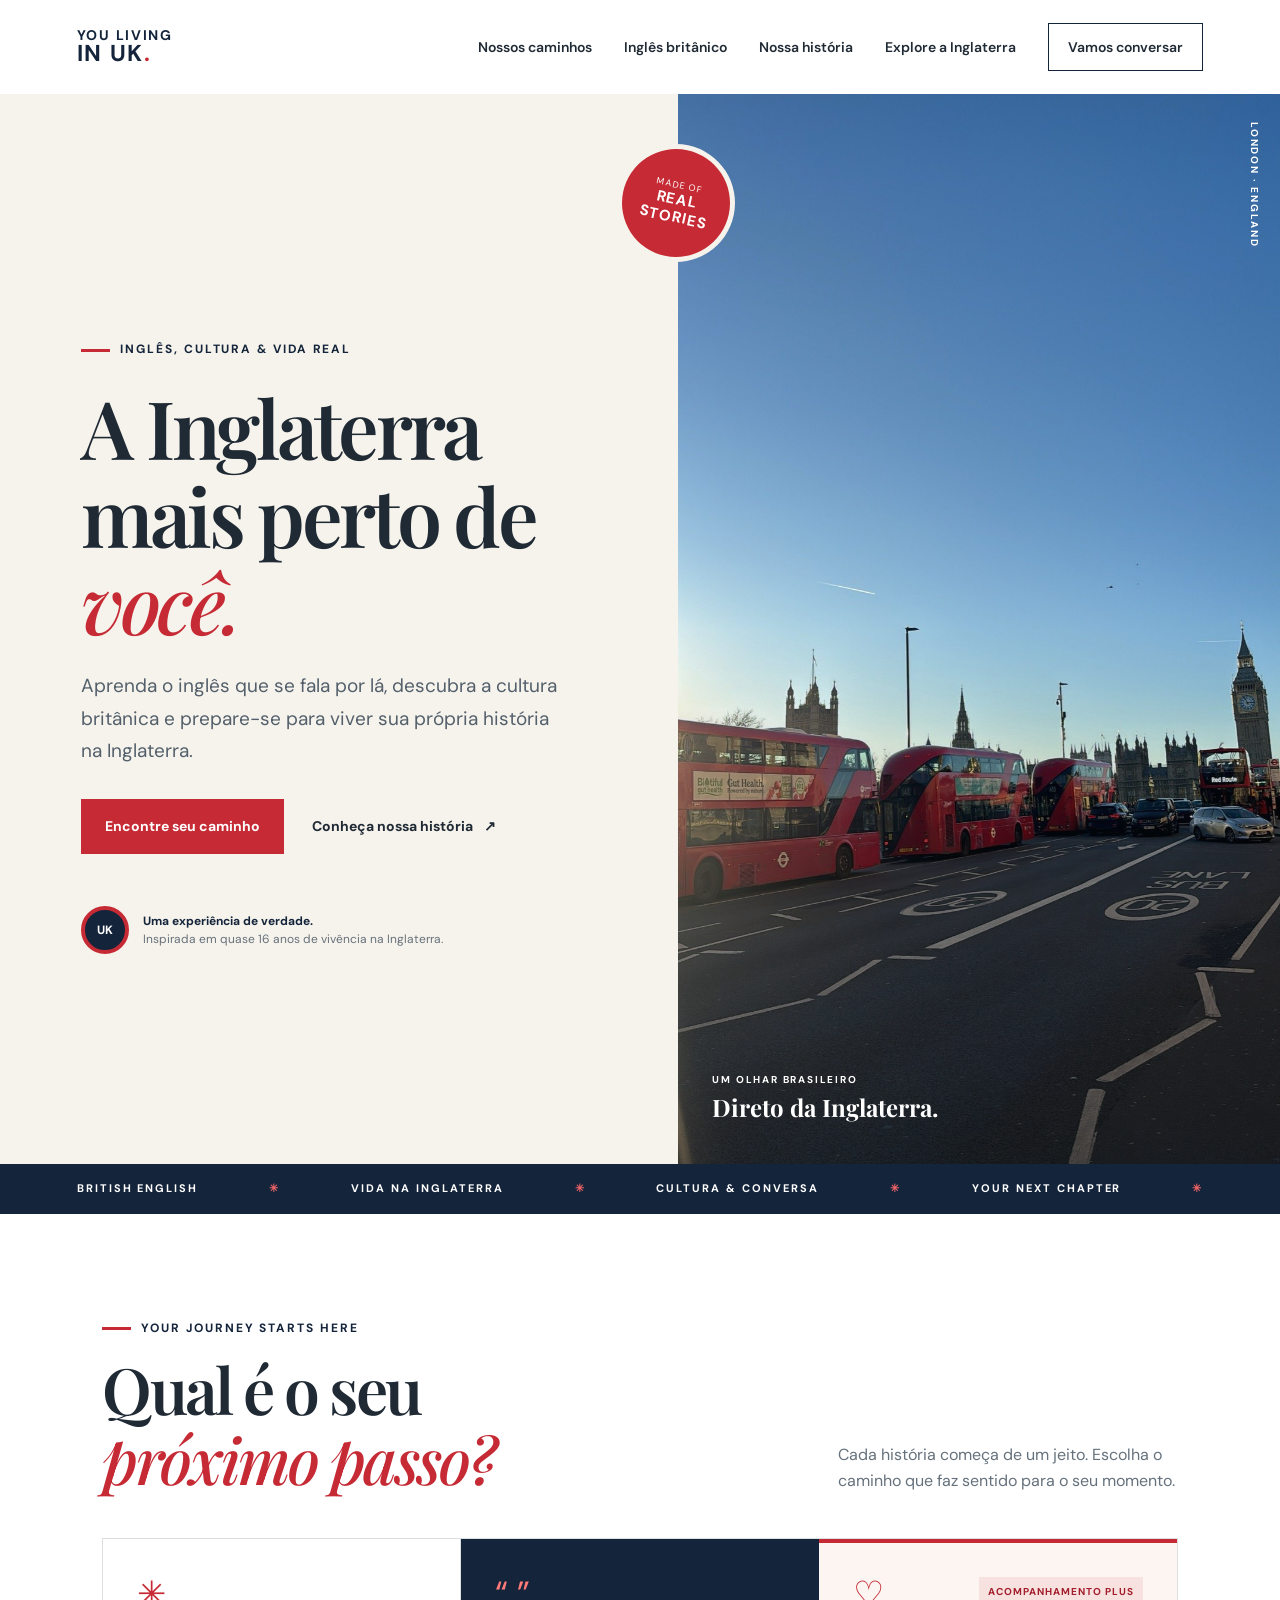
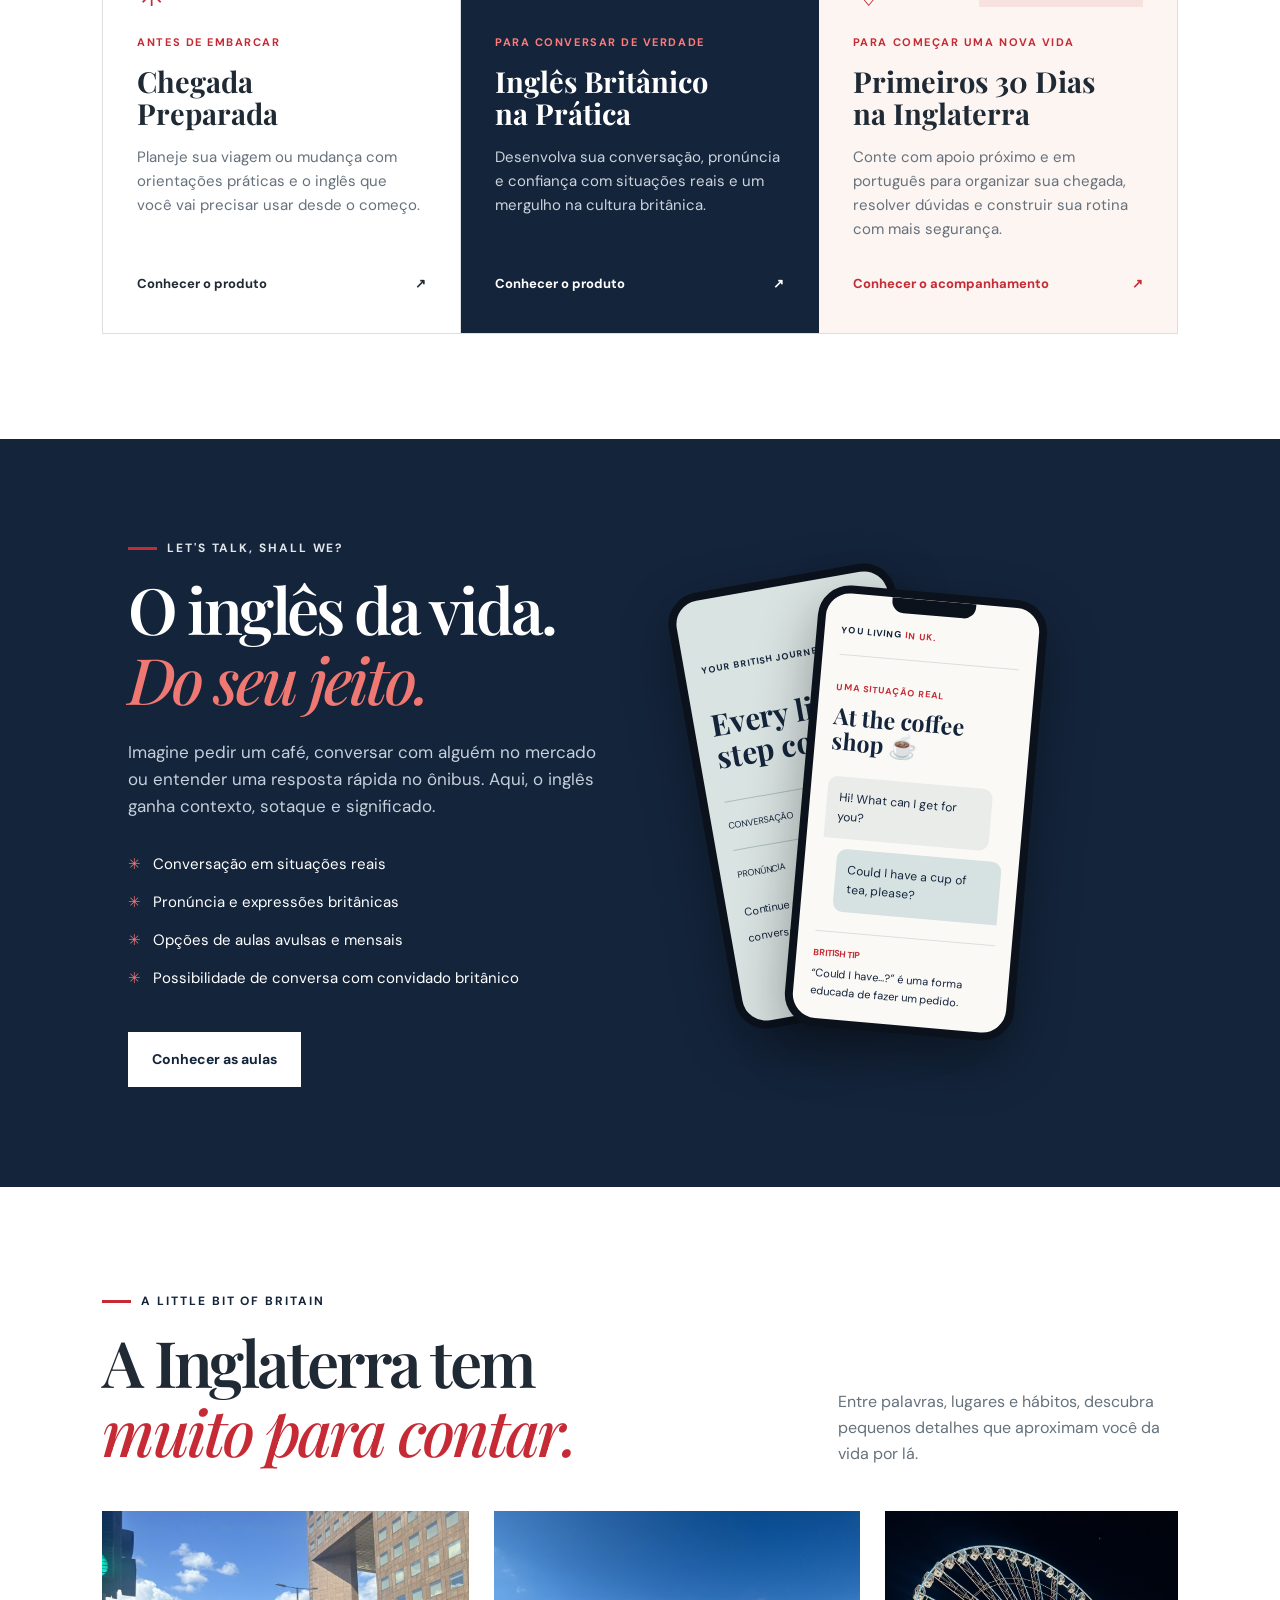
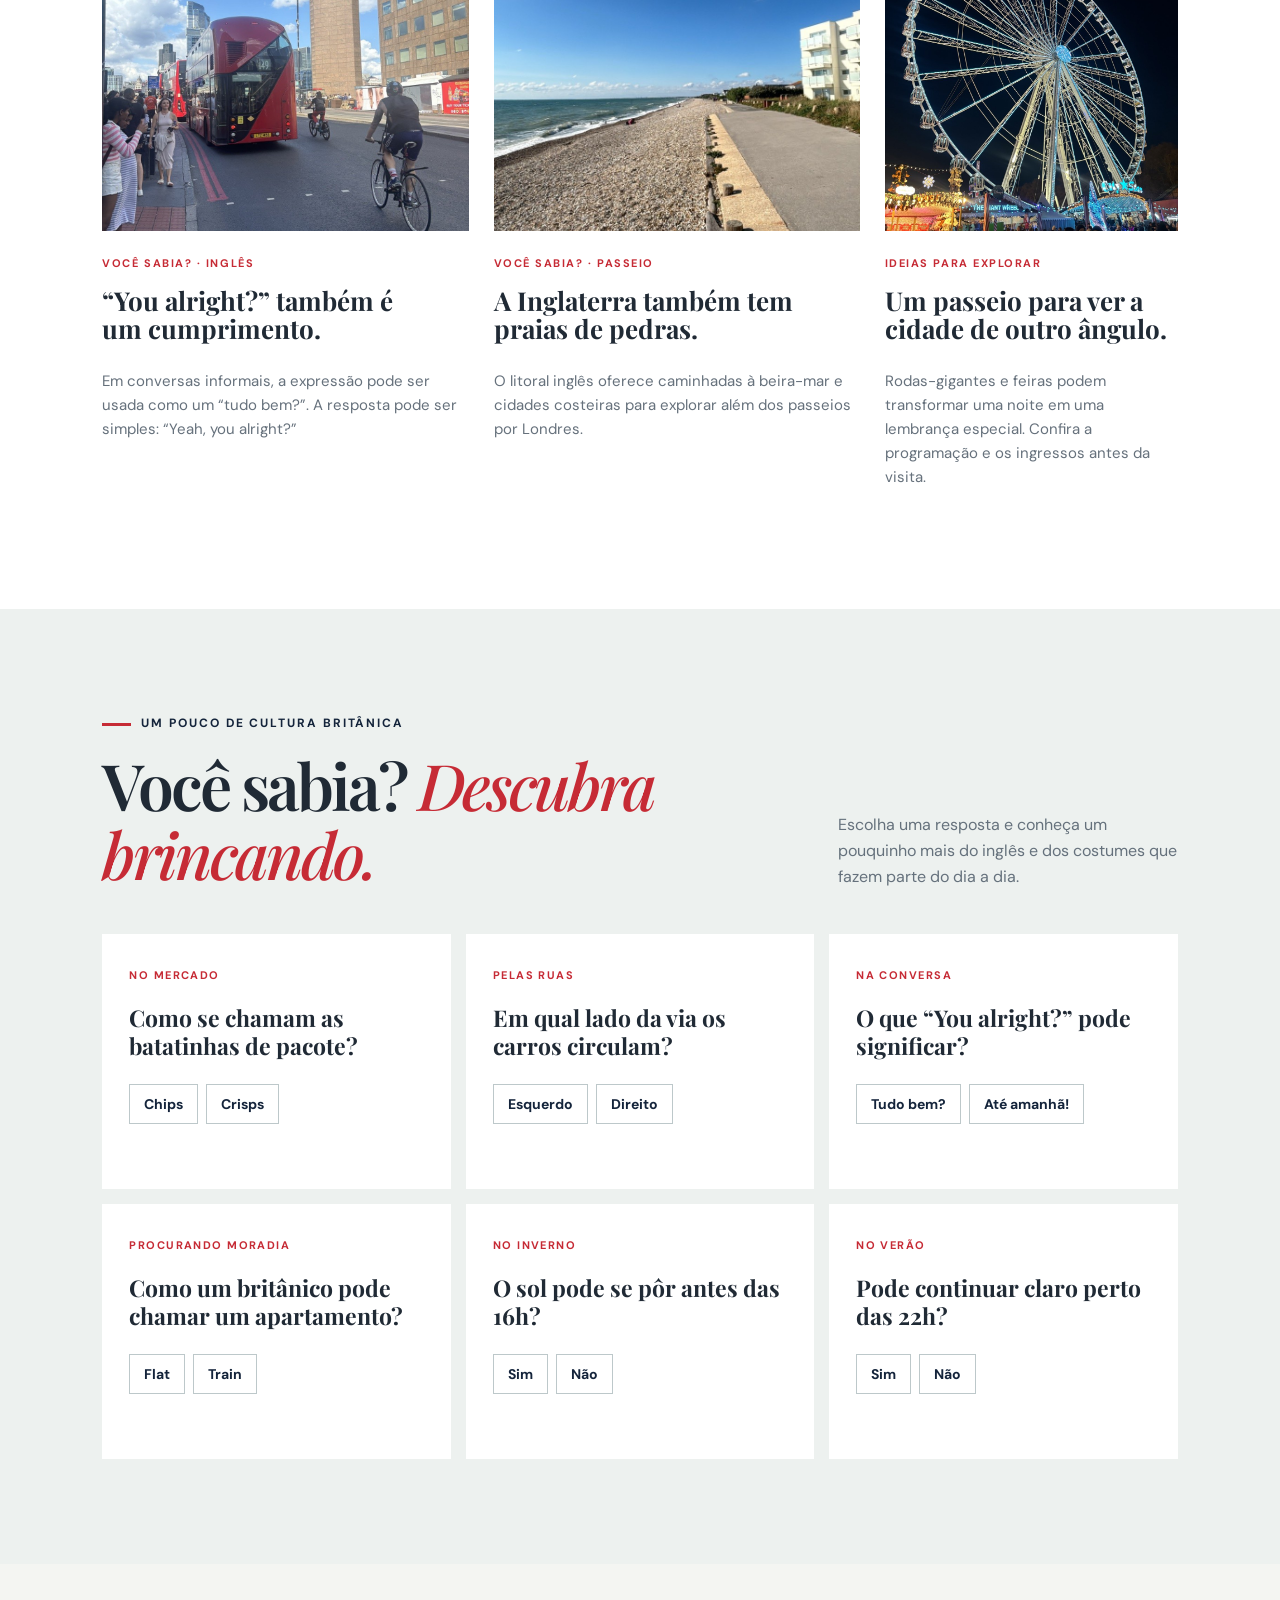
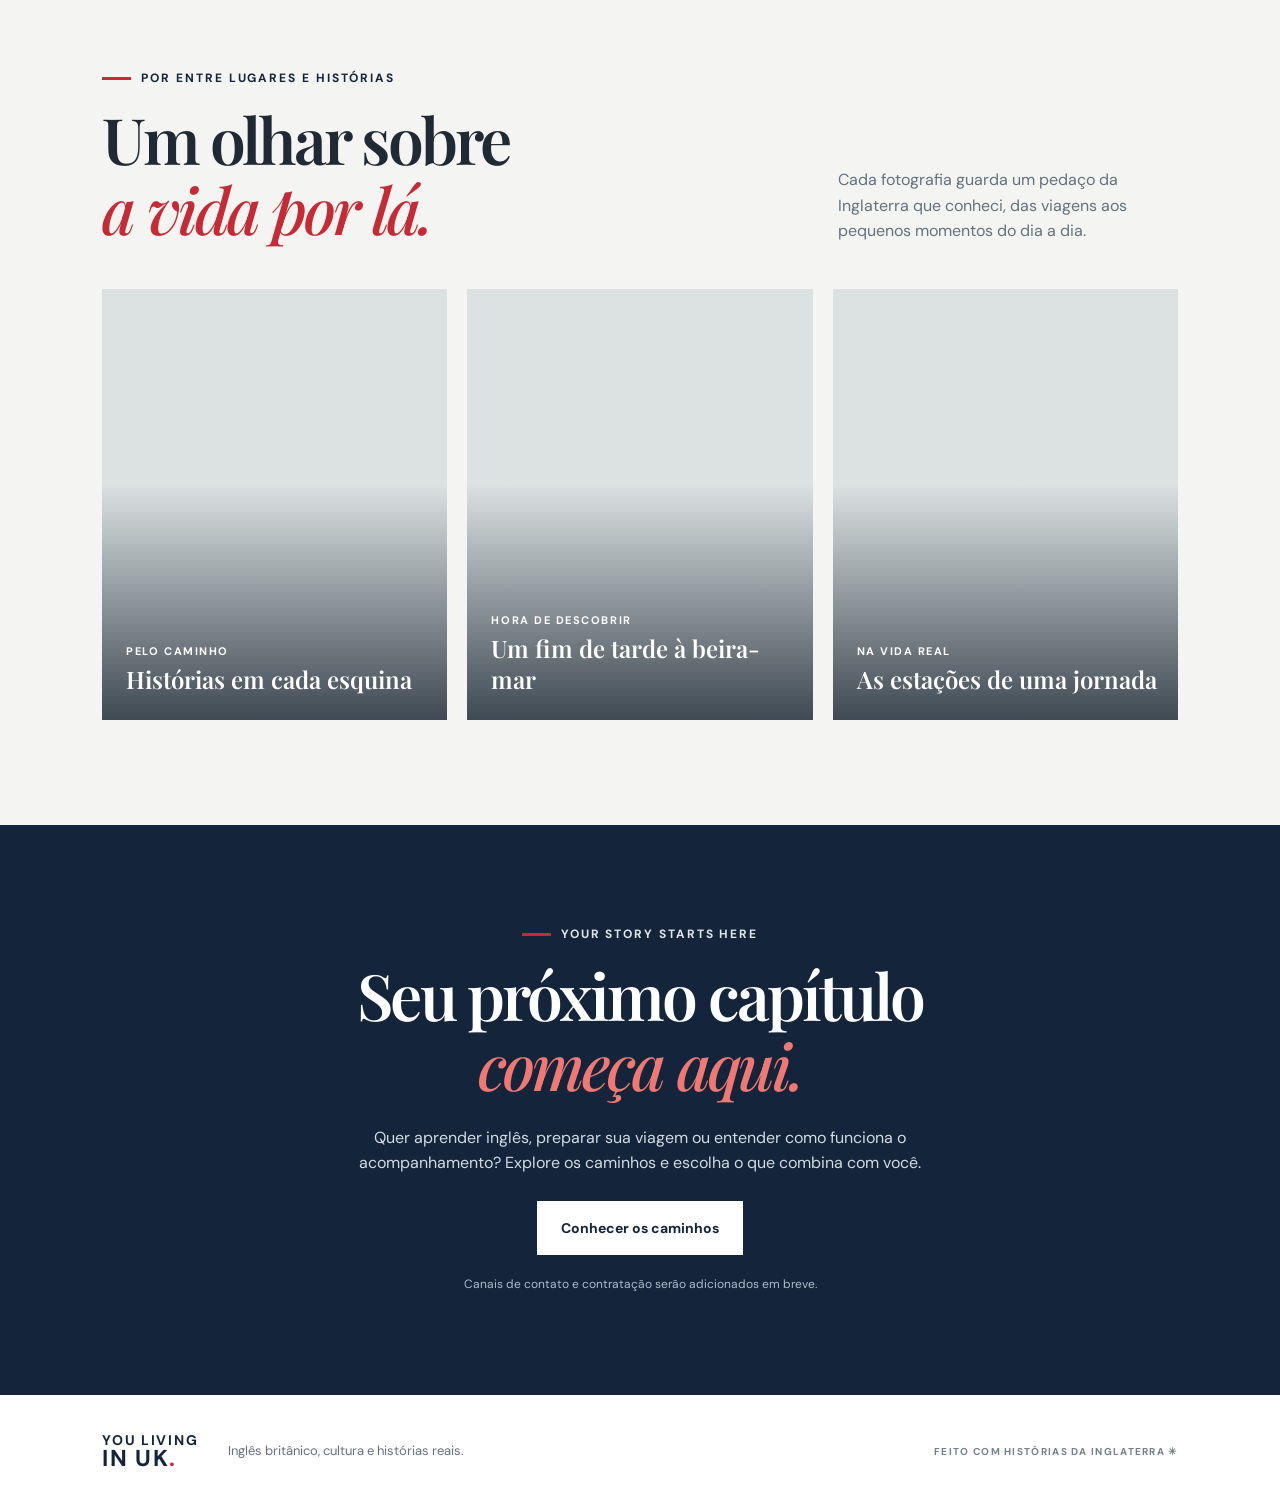
==== commit 59e318f8: "Harden site and serve fonts locally" ====
--- a/index.html
+++ b/index.html
@@ -1,5 +1,5 @@
 <!doctype html>
-<html lang="pt-BR"><head><meta charset="utf-8"><meta name="viewport" content="width=device-width,initial-scale=1"><meta name="description" content="Inglês britânico, cultura inglesa e apoio para viver sua experiência na Inglaterra."><title>You Living in UK | Conheça a Inglaterra. Prepare-se para vivê-la.</title><link rel="preconnect" href="https://fonts.googleapis.com"><link rel="preconnect" href="https://fonts.gstatic.com" crossorigin><link href="https://fonts.googleapis.com/css2?family=DM+Sans:wght@400;500;600;700&family=Playfair+Display:ital,wght@0,500;0,600;0,700;1,500;1,600&display=swap" rel="stylesheet"><link rel="stylesheet" href="style.css"><script src="script.js" defer></script></head>
+<html lang="pt-BR"><head><meta charset="utf-8"><meta http-equiv="Content-Security-Policy" content="default-src 'self'; script-src 'self'; style-src 'self'; font-src 'self'; img-src 'self'; connect-src 'none'; object-src 'none'; base-uri 'none'; form-action 'none'"><meta name="referrer" content="no-referrer"><meta name="viewport" content="width=device-width,initial-scale=1"><meta name="description" content="Inglês britânico, cultura inglesa e apoio para viver sua experiência na Inglaterra."><title>You Living in UK | Conheça a Inglaterra. Prepare-se para vivê-la.</title><link rel="stylesheet" href="fonts.css"><link rel="stylesheet" href="style.css"><script src="script.js" defer></script></head>
 <body><header class="header"><a href="#inicio" class="brand" aria-label="You Living in UK, início"><span>YOU LIVING</span><b>IN UK<span class="brand-dot">.</span></b></a><button class="menu-toggle" aria-expanded="false" aria-controls="nav">Menu <span>☰</span></button><nav id="nav" aria-label="Navegação principal"><a href="#caminhos">Nossos caminhos</a><a href="#ingles">Inglês britânico</a><a href="nossa-historia.html">Nossa história</a><a href="#descubra">Explore a Inglaterra</a><a class="nav-cta" href="#contato">Vamos conversar</a></nav></header>
 <main id="inicio"><section class="hero"><div class="hero-copy"><p class="eyebrow"><span class="red-line"></span> INGLÊS, CULTURA & VIDA REAL</p><h1>A Inglaterra<br>mais perto de <em>você.</em></h1><p class="hero-lead">Aprenda o inglês que se fala por lá, descubra a cultura britânica e prepare-se para viver sua própria história na Inglaterra.</p><div class="actions"><a class="button button-red" href="#caminhos">Encontre seu caminho</a><a class="text-link" href="nossa-historia.html">Conheça nossa história <span>↗</span></a></div><div class="hero-note"><span class="roundel">UK</span><p><strong>Uma experiência de verdade.</strong><br>Inspirada em quase 16 anos de vivência na Inglaterra.</p></div></div><div class="hero-visual"><img src="assets/westminster.jpg" alt="Ônibus vermelhos próximos ao Parlamento e ao Big Ben, em Londres"><div class="photo-label"><span>UM OLHAR BRASILEIRO</span><strong>Direto da Inglaterra.</strong></div><div class="vertical-note">LONDON · ENGLAND</div></div><div class="hero-stamp" aria-hidden="true">MADE OF<br><b>REAL<br>STORIES</b></div></section>
 <div class="ticker" aria-hidden="true"><span>BRITISH ENGLISH</span><i>✳</i><span>VIDA NA INGLATERRA</span><i>✳</i><span>CULTURA & CONVERSA</span><i>✳</i><span>YOUR NEXT CHAPTER</span><i>✳</i></div>
--- a/fonts.css
+++ b/fonts.css
@@ -0,0 +1,252 @@
+/* latin-ext */
+@font-face {
+  font-family: 'DM Sans';
+  font-style: normal;
+  font-weight: 400;
+  font-display: swap;
+  src: url(assets/fonts/rP2Yp2ywxg089UriI5-g4vlH9VoD8Cmcqbu6-K6h9Q.woff2) format('woff2');
+  unicode-range: U+0100-02BA, U+02BD-02C5, U+02C7-02CC, U+02CE-02D7, U+02DD-02FF, U+0304, U+0308, U+0329, U+1D00-1DBF, U+1E00-1E9F, U+1EF2-1EFF, U+2020, U+20A0-20AB, U+20AD-20C4, U+2113, U+2C60-2C7F, U+A720-A7FF;
+}
+/* latin */
+@font-face {
+  font-family: 'DM Sans';
+  font-style: normal;
+  font-weight: 400;
+  font-display: swap;
+  src: url(assets/fonts/rP2Yp2ywxg089UriI5-g4vlH9VoD8Cmcqbu0-K4.woff2) format('woff2');
+  unicode-range: U+0000-00FF, U+0131, U+0152-0153, U+02BB-02BC, U+02C6, U+02DA, U+02DC, U+0304, U+0308, U+0329, U+2000-206F, U+20AC, U+2122, U+2191, U+2193, U+2212, U+2215, U+FEFF, U+FFFD;
+}
+/* latin-ext */
+@font-face {
+  font-family: 'DM Sans';
+  font-style: normal;
+  font-weight: 500;
+  font-display: swap;
+  src: url(assets/fonts/rP2Yp2ywxg089UriI5-g4vlH9VoD8Cmcqbu6-K6h9Q.woff2) format('woff2');
+  unicode-range: U+0100-02BA, U+02BD-02C5, U+02C7-02CC, U+02CE-02D7, U+02DD-02FF, U+0304, U+0308, U+0329, U+1D00-1DBF, U+1E00-1E9F, U+1EF2-1EFF, U+2020, U+20A0-20AB, U+20AD-20C4, U+2113, U+2C60-2C7F, U+A720-A7FF;
+}
+/* latin */
+@font-face {
+  font-family: 'DM Sans';
+  font-style: normal;
+  font-weight: 500;
+  font-display: swap;
+  src: url(assets/fonts/rP2Yp2ywxg089UriI5-g4vlH9VoD8Cmcqbu0-K4.woff2) format('woff2');
+  unicode-range: U+0000-00FF, U+0131, U+0152-0153, U+02BB-02BC, U+02C6, U+02DA, U+02DC, U+0304, U+0308, U+0329, U+2000-206F, U+20AC, U+2122, U+2191, U+2193, U+2212, U+2215, U+FEFF, U+FFFD;
+}
+/* latin-ext */
+@font-face {
+  font-family: 'DM Sans';
+  font-style: normal;
+  font-weight: 600;
+  font-display: swap;
+  src: url(assets/fonts/rP2Yp2ywxg089UriI5-g4vlH9VoD8Cmcqbu6-K6h9Q.woff2) format('woff2');
+  unicode-range: U+0100-02BA, U+02BD-02C5, U+02C7-02CC, U+02CE-02D7, U+02DD-02FF, U+0304, U+0308, U+0329, U+1D00-1DBF, U+1E00-1E9F, U+1EF2-1EFF, U+2020, U+20A0-20AB, U+20AD-20C4, U+2113, U+2C60-2C7F, U+A720-A7FF;
+}
+/* latin */
+@font-face {
+  font-family: 'DM Sans';
+  font-style: normal;
+  font-weight: 600;
+  font-display: swap;
+  src: url(assets/fonts/rP2Yp2ywxg089UriI5-g4vlH9VoD8Cmcqbu0-K4.woff2) format('woff2');
+  unicode-range: U+0000-00FF, U+0131, U+0152-0153, U+02BB-02BC, U+02C6, U+02DA, U+02DC, U+0304, U+0308, U+0329, U+2000-206F, U+20AC, U+2122, U+2191, U+2193, U+2212, U+2215, U+FEFF, U+FFFD;
+}
+/* latin-ext */
+@font-face {
+  font-family: 'DM Sans';
+  font-style: normal;
+  font-weight: 700;
+  font-display: swap;
+  src: url(assets/fonts/rP2Yp2ywxg089UriI5-g4vlH9VoD8Cmcqbu6-K6h9Q.woff2) format('woff2');
+  unicode-range: U+0100-02BA, U+02BD-02C5, U+02C7-02CC, U+02CE-02D7, U+02DD-02FF, U+0304, U+0308, U+0329, U+1D00-1DBF, U+1E00-1E9F, U+1EF2-1EFF, U+2020, U+20A0-20AB, U+20AD-20C4, U+2113, U+2C60-2C7F, U+A720-A7FF;
+}
+/* latin */
+@font-face {
+  font-family: 'DM Sans';
+  font-style: normal;
+  font-weight: 700;
+  font-display: swap;
+  src: url(assets/fonts/rP2Yp2ywxg089UriI5-g4vlH9VoD8Cmcqbu0-K4.woff2) format('woff2');
+  unicode-range: U+0000-00FF, U+0131, U+0152-0153, U+02BB-02BC, U+02C6, U+02DA, U+02DC, U+0304, U+0308, U+0329, U+2000-206F, U+20AC, U+2122, U+2191, U+2193, U+2212, U+2215, U+FEFF, U+FFFD;
+}
+/* cyrillic */
+@font-face {
+  font-family: 'Playfair Display';
+  font-style: italic;
+  font-weight: 500;
+  font-display: swap;
+  src: url(assets/fonts/nuFkD-vYSZviVYUb_rj3ij__anPXDTnohkk72xU.woff2) format('woff2');
+  unicode-range: U+0301, U+0400-045F, U+0490-0491, U+04B0-04B1, U+2116;
+}
+/* vietnamese */
+@font-face {
+  font-family: 'Playfair Display';
+  font-style: italic;
+  font-weight: 500;
+  font-display: swap;
+  src: url(assets/fonts/nuFkD-vYSZviVYUb_rj3ij__anPXDTnojUk72xU.woff2) format('woff2');
+  unicode-range: U+0102-0103, U+0110-0111, U+0128-0129, U+0168-0169, U+01A0-01A1, U+01AF-01B0, U+0300-0301, U+0303-0304, U+0308-0309, U+0323, U+0329, U+1EA0-1EF9, U+20AB;
+}
+/* latin-ext */
+@font-face {
+  font-family: 'Playfair Display';
+  font-style: italic;
+  font-weight: 500;
+  font-display: swap;
+  src: url(assets/fonts/nuFkD-vYSZviVYUb_rj3ij__anPXDTnojEk72xU.woff2) format('woff2');
+  unicode-range: U+0100-02BA, U+02BD-02C5, U+02C7-02CC, U+02CE-02D7, U+02DD-02FF, U+0304, U+0308, U+0329, U+1D00-1DBF, U+1E00-1E9F, U+1EF2-1EFF, U+2020, U+20A0-20AB, U+20AD-20C4, U+2113, U+2C60-2C7F, U+A720-A7FF;
+}
+/* latin */
+@font-face {
+  font-family: 'Playfair Display';
+  font-style: italic;
+  font-weight: 500;
+  font-display: swap;
+  src: url(assets/fonts/nuFkD-vYSZviVYUb_rj3ij__anPXDTnogkk7.woff2) format('woff2');
+  unicode-range: U+0000-00FF, U+0131, U+0152-0153, U+02BB-02BC, U+02C6, U+02DA, U+02DC, U+0304, U+0308, U+0329, U+2000-206F, U+20AC, U+2122, U+2191, U+2193, U+2212, U+2215, U+FEFF, U+FFFD;
+}
+/* cyrillic */
+@font-face {
+  font-family: 'Playfair Display';
+  font-style: italic;
+  font-weight: 600;
+  font-display: swap;
+  src: url(assets/fonts/nuFkD-vYSZviVYUb_rj3ij__anPXDTnohkk72xU.woff2) format('woff2');
+  unicode-range: U+0301, U+0400-045F, U+0490-0491, U+04B0-04B1, U+2116;
+}
+/* vietnamese */
+@font-face {
+  font-family: 'Playfair Display';
+  font-style: italic;
+  font-weight: 600;
+  font-display: swap;
+  src: url(assets/fonts/nuFkD-vYSZviVYUb_rj3ij__anPXDTnojUk72xU.woff2) format('woff2');
+  unicode-range: U+0102-0103, U+0110-0111, U+0128-0129, U+0168-0169, U+01A0-01A1, U+01AF-01B0, U+0300-0301, U+0303-0304, U+0308-0309, U+0323, U+0329, U+1EA0-1EF9, U+20AB;
+}
+/* latin-ext */
+@font-face {
+  font-family: 'Playfair Display';
+  font-style: italic;
+  font-weight: 600;
+  font-display: swap;
+  src: url(assets/fonts/nuFkD-vYSZviVYUb_rj3ij__anPXDTnojEk72xU.woff2) format('woff2');
+  unicode-range: U+0100-02BA, U+02BD-02C5, U+02C7-02CC, U+02CE-02D7, U+02DD-02FF, U+0304, U+0308, U+0329, U+1D00-1DBF, U+1E00-1E9F, U+1EF2-1EFF, U+2020, U+20A0-20AB, U+20AD-20C4, U+2113, U+2C60-2C7F, U+A720-A7FF;
+}
+/* latin */
+@font-face {
+  font-family: 'Playfair Display';
+  font-style: italic;
+  font-weight: 600;
+  font-display: swap;
+  src: url(assets/fonts/nuFkD-vYSZviVYUb_rj3ij__anPXDTnogkk7.woff2) format('woff2');
+  unicode-range: U+0000-00FF, U+0131, U+0152-0153, U+02BB-02BC, U+02C6, U+02DA, U+02DC, U+0304, U+0308, U+0329, U+2000-206F, U+20AC, U+2122, U+2191, U+2193, U+2212, U+2215, U+FEFF, U+FFFD;
+}
+/* cyrillic */
+@font-face {
+  font-family: 'Playfair Display';
+  font-style: normal;
+  font-weight: 500;
+  font-display: swap;
+  src: url(assets/fonts/nuFiD-vYSZviVYUb_rj3ij__anPXDTjYgFE_.woff2) format('woff2');
+  unicode-range: U+0301, U+0400-045F, U+0490-0491, U+04B0-04B1, U+2116;
+}
+/* vietnamese */
+@font-face {
+  font-family: 'Playfair Display';
+  font-style: normal;
+  font-weight: 500;
+  font-display: swap;
+  src: url(assets/fonts/nuFiD-vYSZviVYUb_rj3ij__anPXDTPYgFE_.woff2) format('woff2');
+  unicode-range: U+0102-0103, U+0110-0111, U+0128-0129, U+0168-0169, U+01A0-01A1, U+01AF-01B0, U+0300-0301, U+0303-0304, U+0308-0309, U+0323, U+0329, U+1EA0-1EF9, U+20AB;
+}
+/* latin-ext */
+@font-face {
+  font-family: 'Playfair Display';
+  font-style: normal;
+  font-weight: 500;
+  font-display: swap;
+  src: url(assets/fonts/nuFiD-vYSZviVYUb_rj3ij__anPXDTLYgFE_.woff2) format('woff2');
+  unicode-range: U+0100-02BA, U+02BD-02C5, U+02C7-02CC, U+02CE-02D7, U+02DD-02FF, U+0304, U+0308, U+0329, U+1D00-1DBF, U+1E00-1E9F, U+1EF2-1EFF, U+2020, U+20A0-20AB, U+20AD-20C4, U+2113, U+2C60-2C7F, U+A720-A7FF;
+}
+/* latin */
+@font-face {
+  font-family: 'Playfair Display';
+  font-style: normal;
+  font-weight: 500;
+  font-display: swap;
+  src: url(assets/fonts/nuFiD-vYSZviVYUb_rj3ij__anPXDTzYgA.woff2) format('woff2');
+  unicode-range: U+0000-00FF, U+0131, U+0152-0153, U+02BB-02BC, U+02C6, U+02DA, U+02DC, U+0304, U+0308, U+0329, U+2000-206F, U+20AC, U+2122, U+2191, U+2193, U+2212, U+2215, U+FEFF, U+FFFD;
+}
+/* cyrillic */
+@font-face {
+  font-family: 'Playfair Display';
+  font-style: normal;
+  font-weight: 600;
+  font-display: swap;
+  src: url(assets/fonts/nuFiD-vYSZviVYUb_rj3ij__anPXDTjYgFE_.woff2) format('woff2');
+  unicode-range: U+0301, U+0400-045F, U+0490-0491, U+04B0-04B1, U+2116;
+}
+/* vietnamese */
+@font-face {
+  font-family: 'Playfair Display';
+  font-style: normal;
+  font-weight: 600;
+  font-display: swap;
+  src: url(assets/fonts/nuFiD-vYSZviVYUb_rj3ij__anPXDTPYgFE_.woff2) format('woff2');
+  unicode-range: U+0102-0103, U+0110-0111, U+0128-0129, U+0168-0169, U+01A0-01A1, U+01AF-01B0, U+0300-0301, U+0303-0304, U+0308-0309, U+0323, U+0329, U+1EA0-1EF9, U+20AB;
+}
+/* latin-ext */
+@font-face {
+  font-family: 'Playfair Display';
+  font-style: normal;
+  font-weight: 600;
+  font-display: swap;
+  src: url(assets/fonts/nuFiD-vYSZviVYUb_rj3ij__anPXDTLYgFE_.woff2) format('woff2');
+  unicode-range: U+0100-02BA, U+02BD-02C5, U+02C7-02CC, U+02CE-02D7, U+02DD-02FF, U+0304, U+0308, U+0329, U+1D00-1DBF, U+1E00-1E9F, U+1EF2-1EFF, U+2020, U+20A0-20AB, U+20AD-20C4, U+2113, U+2C60-2C7F, U+A720-A7FF;
+}
+/* latin */
+@font-face {
+  font-family: 'Playfair Display';
+  font-style: normal;
+  font-weight: 600;
+  font-display: swap;
+  src: url(assets/fonts/nuFiD-vYSZviVYUb_rj3ij__anPXDTzYgA.woff2) format('woff2');
+  unicode-range: U+0000-00FF, U+0131, U+0152-0153, U+02BB-02BC, U+02C6, U+02DA, U+02DC, U+0304, U+0308, U+0329, U+2000-206F, U+20AC, U+2122, U+2191, U+2193, U+2212, U+2215, U+FEFF, U+FFFD;
+}
+/* cyrillic */
+@font-face {
+  font-family: 'Playfair Display';
+  font-style: normal;
+  font-weight: 700;
+  font-display: swap;
+  src: url(assets/fonts/nuFiD-vYSZviVYUb_rj3ij__anPXDTjYgFE_.woff2) format('woff2');
+  unicode-range: U+0301, U+0400-045F, U+0490-0491, U+04B0-04B1, U+2116;
+}
+/* vietnamese */
+@font-face {
+  font-family: 'Playfair Display';
+  font-style: normal;
+  font-weight: 700;
+  font-display: swap;
+  src: url(assets/fonts/nuFiD-vYSZviVYUb_rj3ij__anPXDTPYgFE_.woff2) format('woff2');
+  unicode-range: U+0102-0103, U+0110-0111, U+0128-0129, U+0168-0169, U+01A0-01A1, U+01AF-01B0, U+0300-0301, U+0303-0304, U+0308-0309, U+0323, U+0329, U+1EA0-1EF9, U+20AB;
+}
+/* latin-ext */
+@font-face {
+  font-family: 'Playfair Display';
+  font-style: normal;
+  font-weight: 700;
+  font-display: swap;
+  src: url(assets/fonts/nuFiD-vYSZviVYUb_rj3ij__anPXDTLYgFE_.woff2) format('woff2');
+  unicode-range: U+0100-02BA, U+02BD-02C5, U+02C7-02CC, U+02CE-02D7, U+02DD-02FF, U+0304, U+0308, U+0329, U+1D00-1DBF, U+1E00-1E9F, U+1EF2-1EFF, U+2020, U+20A0-20AB, U+20AD-20C4, U+2113, U+2C60-2C7F, U+A720-A7FF;
+}
+/* latin */
+@font-face {
+  font-family: 'Playfair Display';
+  font-style: normal;
+  font-weight: 700;
+  font-display: swap;
+  src: url(assets/fonts/nuFiD-vYSZviVYUb_rj3ij__anPXDTzYgA.woff2) format('woff2');
+  unicode-range: U+0000-00FF, U+0131, U+0152-0153, U+02BB-02BC, U+02C6, U+02DA, U+02DC, U+0304, U+0308, U+0329, U+2000-206F, U+20AC, U+2122, U+2191, U+2193, U+2212, U+2215, U+FEFF, U+FFFD;
+}
